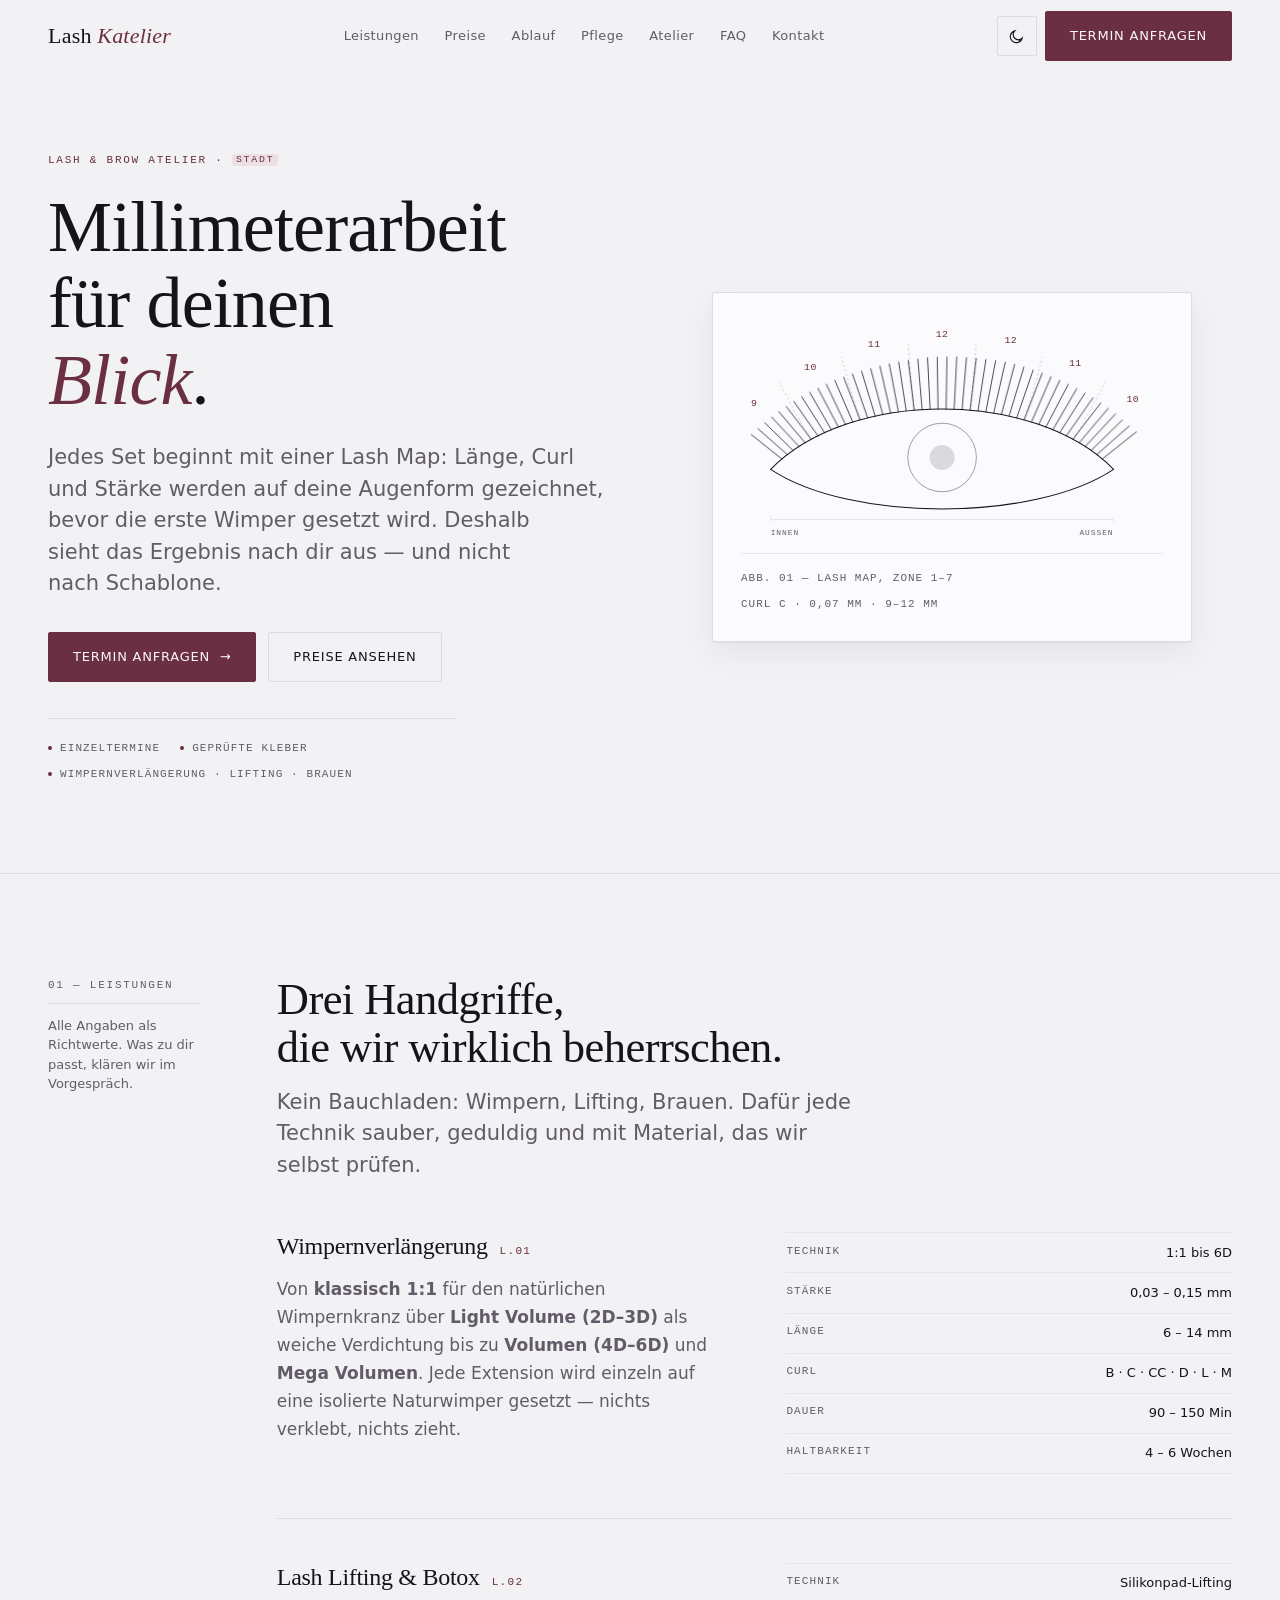
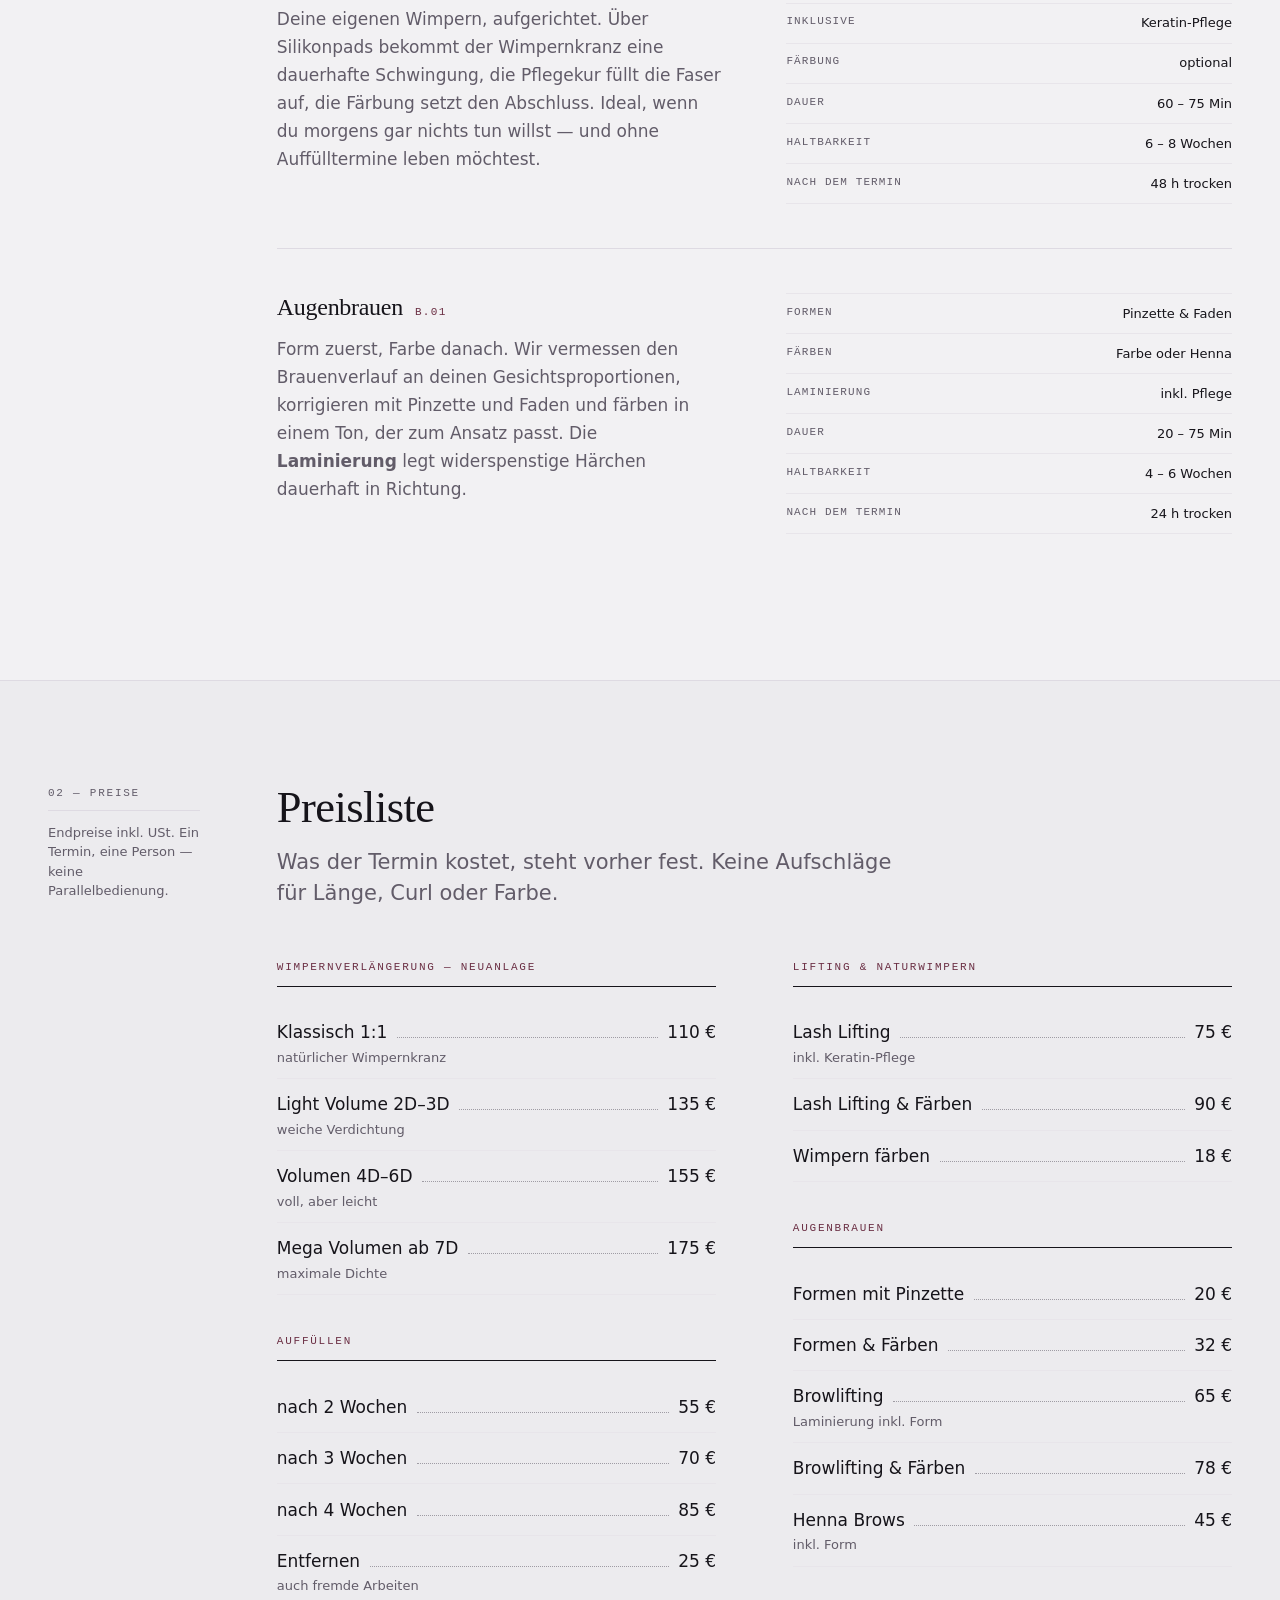
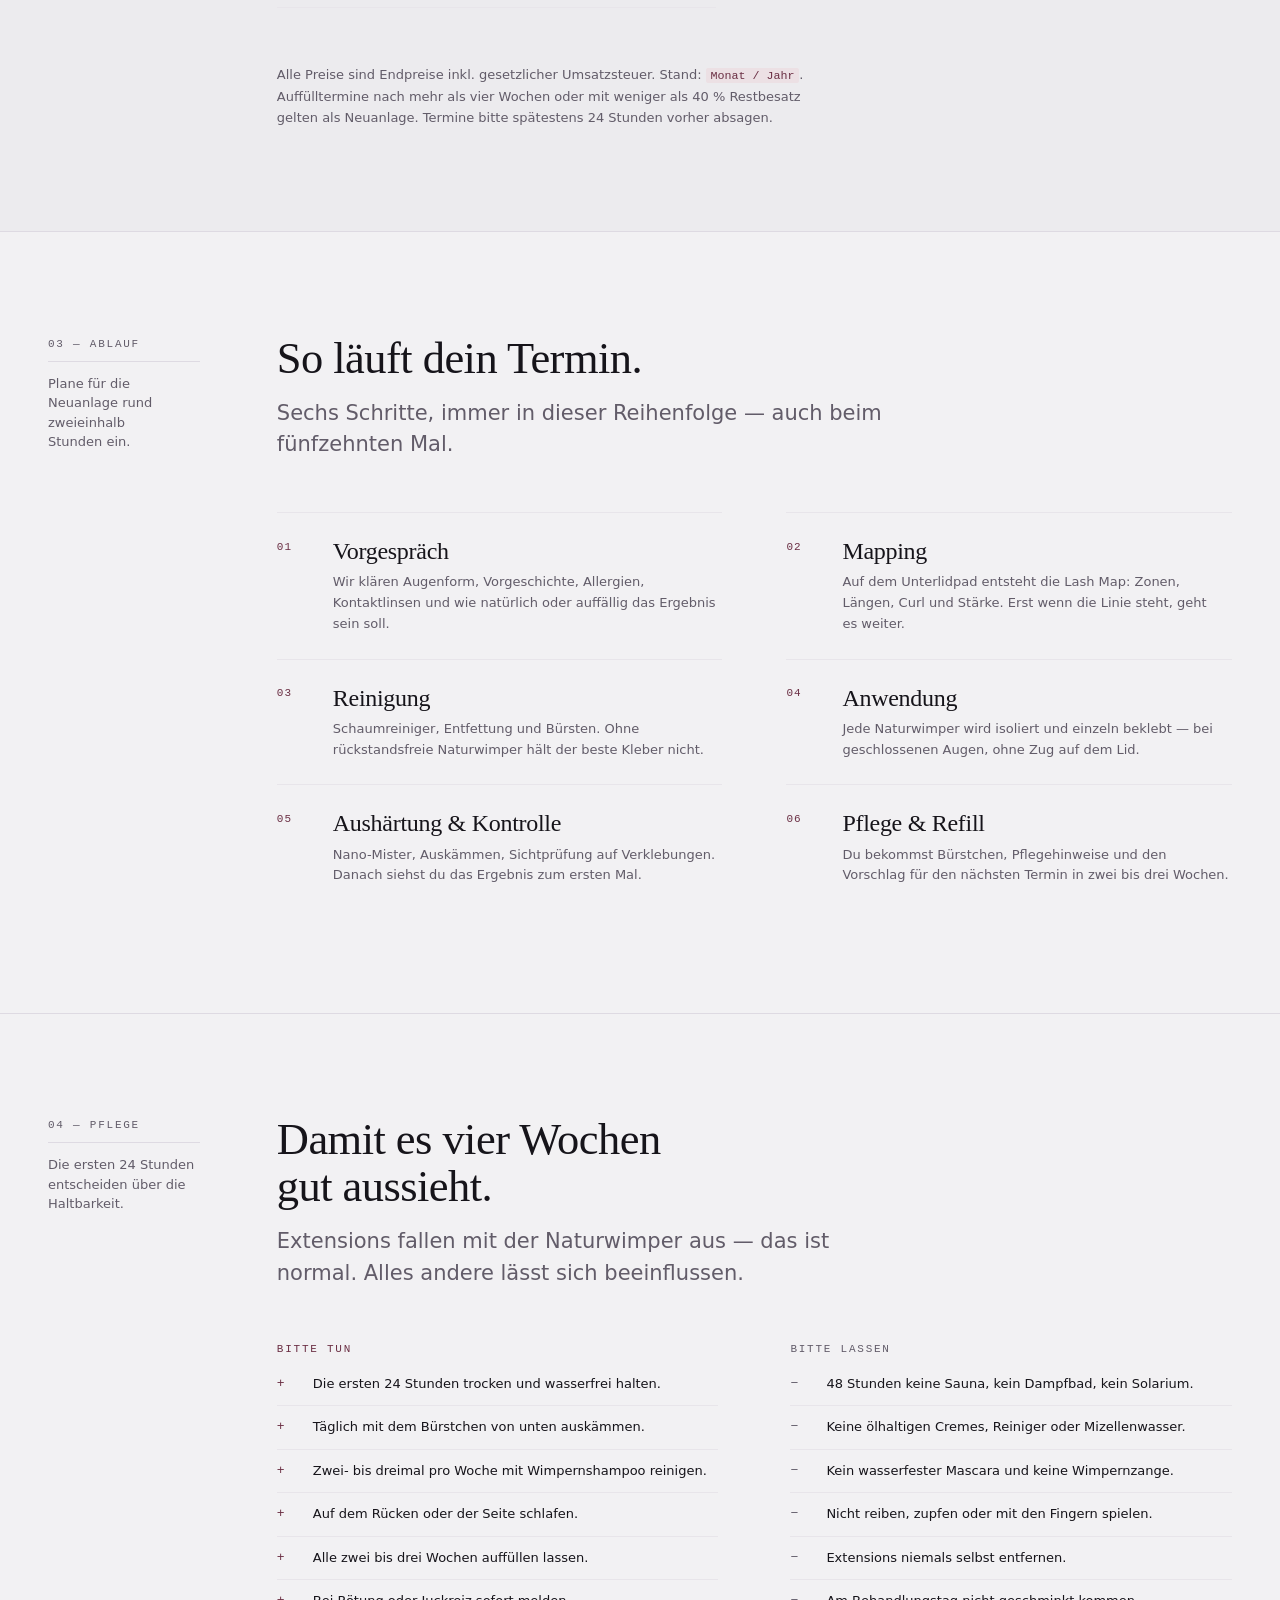
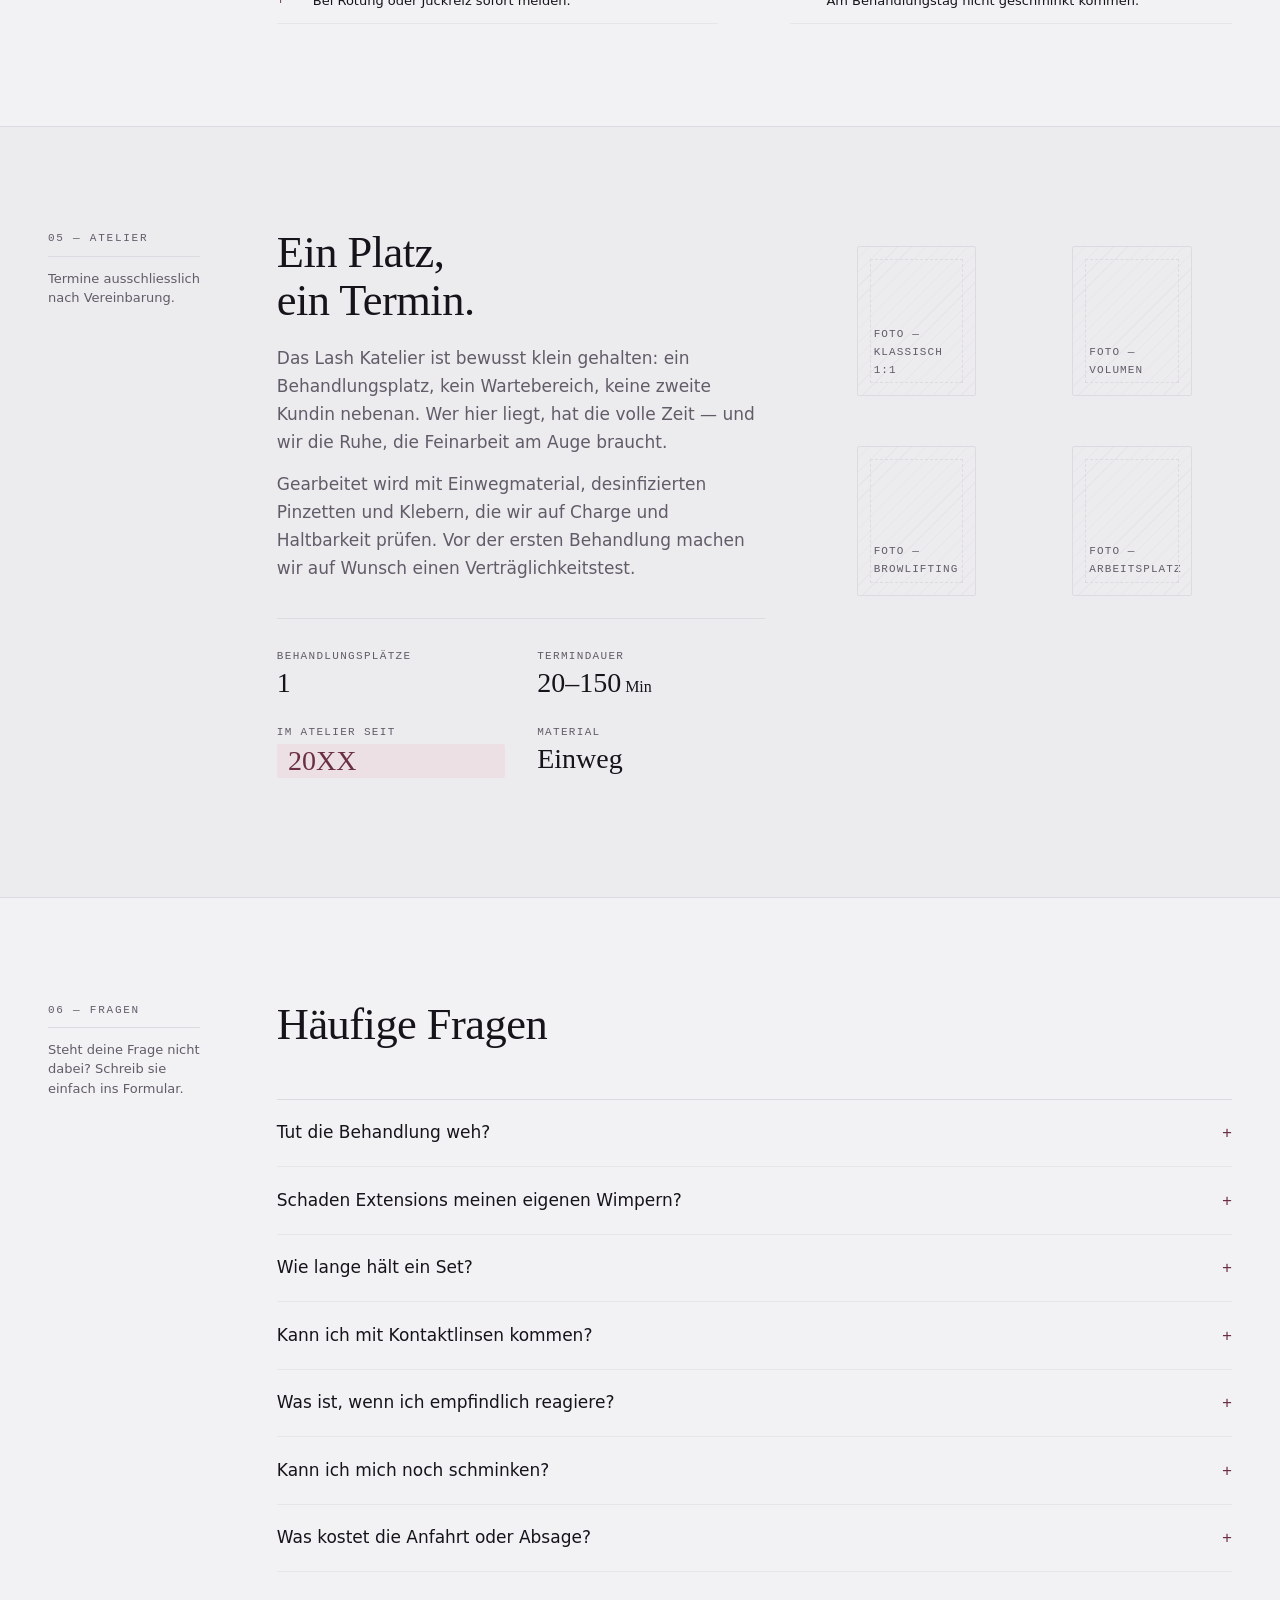
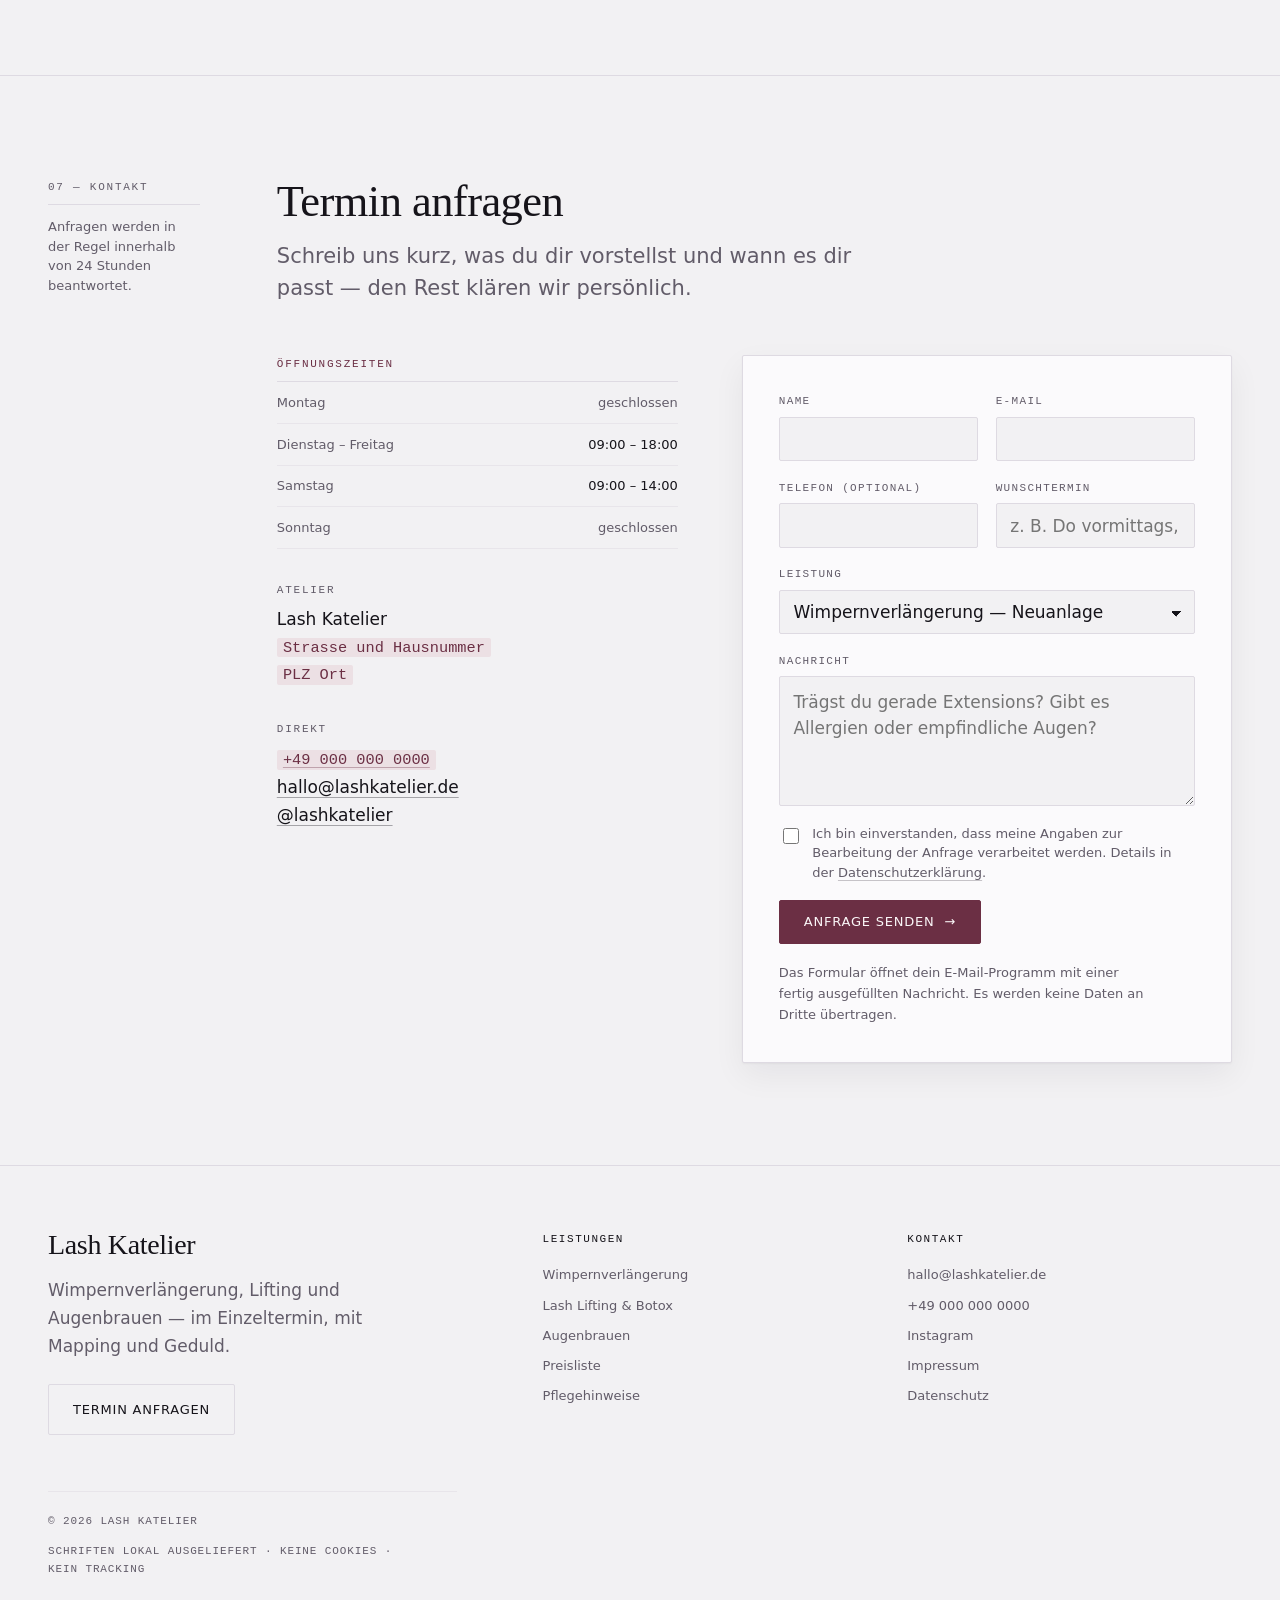
==== index.html @ 8c8f6a92 "Website für Lash Katelier Statische Seite für ein Studio für Wimpernverlängerung, Lash Lifting und A" ====
<!DOCTYPE html>
<html lang="de">
  <head>
    <meta charset="utf-8" />
    <meta name="viewport" content="width=device-width, initial-scale=1" />
    <title>Lash Katelier — Wimpern, Lifting &amp; Augenbrauen</title>
    <meta
      name="description"
      content="Lash Katelier: Wimpernverlängerung, Lash Lifting und Augenbrauen im Einzeltermin. Jedes Set wird vorher gemappt — Länge, Curl und Stärke passend zu deiner Augenform."
    />
    <meta name="theme-color" content="#f2f1f3" media="(prefers-color-scheme: light)" />
    <meta name="theme-color" content="#131117" media="(prefers-color-scheme: dark)" />
    <link rel="canonical" href="https://www.lashkatelier.de/" />
    <link rel="icon" href="assets/favicon.svg" type="image/svg+xml" />

    <!-- Open Graph -->
    <meta property="og:type" content="website" />
    <meta property="og:locale" content="de_DE" />
    <meta property="og:site_name" content="Lash Katelier" />
    <meta property="og:title" content="Lash Katelier — Wimpern, Lifting &amp; Augenbrauen" />
    <meta
      property="og:description"
      content="Wimpernverlängerung, Lash Lifting und Augenbrauen im Einzeltermin. Jedes Set wird vorher gemappt."
    />
    <meta property="og:url" content="https://www.lashkatelier.de/" />

    <link rel="preload" href="assets/fonts/instrument-sans-var-latin.woff2" as="font" type="font/woff2" crossorigin />
    <link rel="preload" href="assets/fonts/bodoni-moda-var-latin.woff2" as="font" type="font/woff2" crossorigin />
    <link rel="stylesheet" href="assets/css/fonts.css" />
    <link rel="stylesheet" href="assets/css/styles.css" />

    <!-- Setzt das gespeicherte Farbschema, bevor gerendert wird (kein Flackern) -->
    <script>
      try {
        var t = localStorage.getItem("lk-theme");
        if (t === "dark" || t === "light")
          document.documentElement.setAttribute("data-theme", t);
      } catch (e) {}
    </script>
  </head>

  <body>
    <a class="skip-link" href="#main">Zum Inhalt springen</a>

    <header class="site-header" id="siteHeader">
      <div class="shell site-header__inner">
        <a class="wordmark" href="#top">Lash <em>Katelier</em></a>

        <nav class="nav" aria-label="Hauptnavigation">
          <a class="nav__link" href="#leistungen">Leistungen</a>
          <a class="nav__link" href="#preise">Preise</a>
          <a class="nav__link" href="#ablauf">Ablauf</a>
          <a class="nav__link" href="#pflege">Pflege</a>
          <a class="nav__link" href="#atelier">Atelier</a>
          <a class="nav__link" href="#faq">FAQ</a>
          <a class="nav__link" href="#kontakt">Kontakt</a>
        </nav>

        <div class="header-tools">
          <button
            class="icon-btn"
            id="themeToggle"
            type="button"
            aria-label="Farbschema wechseln"
          >
            <svg class="theme-toggle__moon" width="17" height="17" viewBox="0 0 24 24" fill="none" stroke="currentColor" stroke-width="1.6" aria-hidden="true">
              <path d="M20 14.5A8.5 8.5 0 1 1 9.5 4a6.8 6.8 0 0 0 10.5 10.5Z" />
            </svg>
            <svg class="theme-toggle__sun" width="17" height="17" viewBox="0 0 24 24" fill="none" stroke="currentColor" stroke-width="1.6" aria-hidden="true">
              <circle cx="12" cy="12" r="4.2" />
              <path d="M12 2.5v2.2M12 19.3v2.2M4.2 4.2l1.6 1.6M18.2 18.2l1.6 1.6M2.5 12h2.2M19.3 12h2.2M4.2 19.8l1.6-1.6M18.2 5.8l1.6-1.6" stroke-linecap="round" />
            </svg>
          </button>

          <button
            class="icon-btn nav-toggle"
            id="navToggle"
            type="button"
            aria-expanded="false"
            aria-controls="mobileNav"
            aria-label="Menü öffnen"
          >
            <svg width="18" height="18" viewBox="0 0 24 24" fill="none" stroke="currentColor" stroke-width="1.6" aria-hidden="true">
              <path d="M3 7h18M3 12h18M3 17h18" stroke-linecap="round" />
            </svg>
          </button>

          <a class="btn btn--solid" href="#kontakt">Termin anfragen</a>
        </div>
      </div>

      <div class="mobile-nav" id="mobileNav">
        <div class="mobile-nav__inner">
          <div class="shell">
            <ul class="mobile-nav__list">
              <li><a href="#leistungen">Leistungen<span>01</span></a></li>
              <li><a href="#preise">Preise<span>02</span></a></li>
              <li><a href="#ablauf">Ablauf<span>03</span></a></li>
              <li><a href="#pflege">Pflege<span>04</span></a></li>
              <li><a href="#atelier">Atelier<span>05</span></a></li>
              <li><a href="#faq">FAQ<span>06</span></a></li>
              <li><a href="#kontakt">Kontakt<span>07</span></a></li>
            </ul>
          </div>
        </div>
      </div>
    </header>

    <main id="main">
      <span id="top"></span>

      <!-- ===== Hero ==================================================== -->
      <section class="hero">
        <div class="shell hero__grid">
          <div>
            <p class="eyebrow eyebrow--accent">
              Lash &amp; Brow Atelier · <span class="todo">Stadt</span>
            </p>

            <h1 class="hero__title">
              Milli&shy;meter&shy;arbeit<br />für deinen<br /><em>Blick</em>.
            </h1>

            <p class="lede">
              Jedes Set beginnt mit einer Lash Map: Länge, Curl und Stärke
              werden auf deine Augenform gezeichnet, bevor die erste Wimper
              gesetzt wird. Deshalb sieht das Ergebnis nach dir aus — und nicht
              nach Schablone.
            </p>

            <div class="btn-row" style="margin-top: 2rem">
              <a class="btn btn--solid" href="#kontakt">
                Termin anfragen
                <span class="btn__arrow" aria-hidden="true">→</span>
              </a>
              <a class="btn btn--ghost" href="#preise">Preise ansehen</a>
            </div>

            <p class="hero__meta">
              <span>Einzeltermine</span>
              <span>Geprüfte Kleber</span>
              <span>Wimpernverlängerung · Lifting · Brauen</span>
            </p>
          </div>

          <!-- Lash Map: das Diagramm, das vor jedem Set entsteht.
               Zonen 1–7, Längen in Millimetern. -->
          <figure class="lashmap reveal">
            <svg viewBox="25 25 640 340" role="img" aria-labelledby="lmTitle lmDesc">
              <title id="lmTitle">Lash Map eines Wimpernsets</title>
              <desc id="lmDesc">
                Schematische Zeichnung eines Auges. Die Wimpernlängen sind in
                sieben Zonen aufgeteilt: 9, 10, 11, 12, 12, 11 und 10
                Millimeter vom inneren zum äusseren Augenwinkel.
              </desc>

              <!-- Lidkanten -->
              <path class="lm-lid lm-draw" style="--len: 580" d="M 70 250 C 190 128, 470 128, 590 250" />
              <path class="lm-lid lm-draw" style="--len: 580; animation-delay: 0.18s" d="M 70 250 C 190 330, 470 330, 590 250" />
              <circle class="lm-iris lm-draw" style="--len: 330; animation-delay: 0.5s" cx="330" cy="232" r="52" />
              <circle class="lm-pupil" cx="330" cy="232" r="19" />

              <!-- Wimpern, innen nach aussen -->
              <line class="lm-lash" style="--i:0" x1="87.1" y1="234.3" x2="40.6" y2="197.3" />
              <line class="lm-lash" style="--i:1" x1="95.4" y1="227.7" x2="50.9" y2="188.4" />
              <line class="lm-lash" style="--i:2" x1="104.1" y1="221.4" x2="61.1" y2="179.4" />
              <line class="lm-lash" style="--i:3" x1="113.0" y1="215.4" x2="71.5" y2="170.7" />
              <line class="lm-lash" style="--i:4" x1="122.3" y1="209.7" x2="82.3" y2="162.4" />
              <line class="lm-lash" style="--i:5" x1="131.8" y1="204.3" x2="93.5" y2="154.5" />
              <line class="lm-lash" style="--i:6" x1="141.7" y1="199.2" x2="105.1" y2="147.0" />
              <line class="lm-lash" style="--i:7" x1="151.8" y1="194.5" x2="117.0" y2="139.9" />
              <line class="lm-lash" style="--i:8" x1="162.1" y1="190.0" x2="129.2" y2="133.2" />
              <line class="lm-lash" style="--i:9" x1="172.7" y1="185.8" x2="141.6" y2="126.9" />
              <line class="lm-lash" style="--i:10" x1="183.5" y1="181.9" x2="154.4" y2="121.0" />
              <line class="lm-lash" style="--i:11" x1="194.5" y1="178.3" x2="167.4" y2="115.4" />
              <line class="lm-lash" style="--i:12" x1="205.7" y1="175.0" x2="180.7" y2="110.3" />
              <line class="lm-lash" style="--i:13" x1="217.0" y1="172.0" x2="194.1" y2="105.5" />
              <line class="lm-lash" style="--i:14" x1="228.5" y1="169.3" x2="207.8" y2="101.1" />
              <line class="lm-lash" style="--i:15" x1="240.1" y1="166.9" x2="221.7" y2="97.1" />
              <line class="lm-lash" style="--i:16" x1="251.9" y1="164.8" x2="235.7" y2="93.5" />
              <line class="lm-lash" style="--i:17" x1="263.7" y1="163.0" x2="249.9" y2="90.3" />
              <line class="lm-lash" style="--i:18" x1="275.6" y1="161.5" x2="264.2" y2="87.4" />
              <line class="lm-lash" style="--i:19" x1="287.6" y1="160.3" x2="278.6" y2="84.9" />
              <line class="lm-lash" style="--i:20" x1="299.7" y1="159.4" x2="293.2" y2="82.8" />
              <line class="lm-lash" style="--i:21" x1="311.8" y1="158.8" x2="307.9" y2="81.1" />
              <line class="lm-lash" style="--i:22" x1="323.9" y1="158.5" x2="322.6" y2="79.8" />
              <line class="lm-lash" style="--i:23" x1="336.1" y1="158.5" x2="337.4" y2="79.3" />
              <line class="lm-lash" style="--i:24" x1="348.2" y1="158.8" x2="352.2" y2="79.7" />
              <line class="lm-lash" style="--i:25" x1="360.3" y1="159.4" x2="367.0" y2="80.5" />
              <line class="lm-lash" style="--i:26" x1="372.4" y1="160.3" x2="381.8" y2="81.7" />
              <line class="lm-lash" style="--i:27" x1="384.4" y1="161.5" x2="396.5" y2="83.3" />
              <line class="lm-lash" style="--i:28" x1="396.3" y1="163.0" x2="411.1" y2="85.2" />
              <line class="lm-lash" style="--i:29" x1="408.1" y1="164.8" x2="425.7" y2="87.6" />
              <line class="lm-lash" style="--i:30" x1="419.9" y1="166.9" x2="440.0" y2="90.7" />
              <line class="lm-lash" style="--i:31" x1="431.5" y1="169.3" x2="454.1" y2="94.8" />
              <line class="lm-lash" style="--i:32" x1="443.0" y1="172.0" x2="468.0" y2="99.3" />
              <line class="lm-lash" style="--i:33" x1="454.3" y1="175.0" x2="481.7" y2="104.1" />
              <line class="lm-lash" style="--i:34" x1="465.5" y1="178.3" x2="495.2" y2="109.4" />
              <line class="lm-lash" style="--i:35" x1="476.5" y1="181.9" x2="508.4" y2="115.0" />
              <line class="lm-lash" style="--i:36" x1="487.3" y1="185.8" x2="521.4" y2="121.0" />
              <line class="lm-lash" style="--i:37" x1="497.9" y1="190.0" x2="534.2" y2="127.5" />
              <line class="lm-lash" style="--i:38" x1="508.2" y1="194.5" x2="546.6" y2="134.3" />
              <line class="lm-lash" style="--i:39" x1="518.3" y1="199.2" x2="558.7" y2="141.6" />
              <line class="lm-lash" style="--i:40" x1="528.2" y1="204.3" x2="570.5" y2="149.3" />
              <line class="lm-lash" style="--i:41" x1="537.7" y1="209.7" x2="581.9" y2="157.4" />
              <line class="lm-lash" style="--i:42" x1="547.0" y1="215.4" x2="593.0" y2="165.9" />
              <line class="lm-lash" style="--i:43" x1="555.9" y1="221.4" x2="603.6" y2="174.8" />
              <line class="lm-lash" style="--i:44" x1="564.6" y1="227.7" x2="614.0" y2="184.0" />
              <line class="lm-lash" style="--i:45" x1="572.9" y1="234.3" x2="624.5" y2="193.2" />

              <!-- Zonengrenzen -->
              <line class="lm-tick" style="--i:1" x1="130.3" y1="205.2" x2="82.3" y2="117.5" />
              <line class="lm-tick" style="--i:2" x1="204.6" y1="175.3" x2="177.4" y2="79.1" />
              <line class="lm-tick" style="--i:3" x1="287.3" y1="160.4" x2="278.5" y2="60.8" />
              <line class="lm-tick" style="--i:4" x1="372.7" y1="160.4" x2="381.5" y2="60.8" />
              <line class="lm-tick" style="--i:5" x1="455.4" y1="175.3" x2="482.6" y2="79.1" />
              <line class="lm-tick" style="--i:6" x1="529.7" y1="205.2" x2="577.7" y2="117.5" />

              <!-- Längen je Zone, in Millimetern -->
              <text class="lm-mm" style="--i:0" x="44.8" y="153.9">9</text>
              <text class="lm-mm" style="--i:1" x="130.3" y="99.3">10</text>
              <text class="lm-mm" style="--i:2" x="227.0" y="65.0">11</text>
              <text class="lm-mm" style="--i:3" x="330.0" y="49.3">12</text>
              <text class="lm-mm" style="--i:4" x="434.1" y="58.5">12</text>
              <text class="lm-mm" style="--i:5" x="532.1" y="93.1">11</text>
              <text class="lm-mm" style="--i:6" x="619.1" y="148.6">10</text>

              <!-- Achse: innerer und äusserer Augenwinkel -->
              <path class="lm-axis" d="M 70 322 v 8 M 70 326 h 520 M 590 322 v 8" />
              <text class="lm-note" x="70" y="350">innen</text>
              <text class="lm-note" x="590" y="350" text-anchor="end">aussen</text>
            </svg>

            <figcaption class="lashmap__caption">
              <span>Abb. 01 — Lash Map, Zone 1–7</span>
              <span>Curl C · 0,07 mm · 9–12 mm</span>
            </figcaption>
          </figure>
        </div>
      </section>

      <!-- ===== Leistungen ============================================== -->
      <section class="band" id="leistungen">
        <div class="shell layout">
          <div class="layout__aside">
            <p class="eyebrow">01 — Leistungen</p>
            <p class="aside-note">
              Alle Angaben als Richtwerte. Was zu dir passt, klären wir im
              Vorgespräch.
            </p>
          </div>

          <div>
            <div class="section-head reveal">
              <h2>Drei Handgriffe,<br />die wir wirklich beherrschen.</h2>
              <p class="lede">
                Kein Bauchladen: Wimpern, Lifting, Brauen. Dafür jede Technik
                sauber, geduldig und mit Material, das wir selbst prüfen.
              </p>
            </div>

            <div class="services">
              <article class="service reveal">
                <div>
                  <div class="service__title">
                    <h3>Wimpern&shy;verlängerung</h3>
                    <span class="service__ref">L.01</span>
                  </div>
                  <p class="service__text">
                    Von <strong>klassisch 1:1</strong> für den natürlichen
                    Wimpernkranz über <strong>Light Volume (2D–3D)</strong> als
                    weiche Verdichtung bis zu <strong>Volumen (4D–6D)</strong>
                    und <strong>Mega Volumen</strong>. Jede Extension wird
                    einzeln auf eine isolierte Naturwimper gesetzt — nichts
                    verklebt, nichts zieht.
                  </p>
                </div>
                <dl class="spec">
                  <dt>Technik</dt><dd>1:1 bis 6D</dd>
                  <dt>Stärke</dt><dd>0,03 – 0,15 mm</dd>
                  <dt>Länge</dt><dd>6 – 14 mm</dd>
                  <dt>Curl</dt><dd>B · C · CC · D · L · M</dd>
                  <dt>Dauer</dt><dd>90 – 150 Min</dd>
                  <dt>Haltbarkeit</dt><dd>4 – 6 Wochen</dd>
                </dl>
              </article>

              <article class="service reveal">
                <div>
                  <div class="service__title">
                    <h3>Lash Lifting &amp; Botox</h3>
                    <span class="service__ref">L.02</span>
                  </div>
                  <p class="service__text">
                    Deine eigenen Wimpern, aufgerichtet. Über Silikonpads
                    bekommt der Wimpernkranz eine dauerhafte Schwingung, die
                    Pflegekur füllt die Faser auf, die Färbung setzt den
                    Abschluss. Ideal, wenn du morgens gar nichts tun willst —
                    und ohne Auffülltermine leben möchtest.
                  </p>
                </div>
                <dl class="spec">
                  <dt>Technik</dt><dd>Silikonpad-Lifting</dd>
                  <dt>Inklusive</dt><dd>Keratin-Pflege</dd>
                  <dt>Färbung</dt><dd>optional</dd>
                  <dt>Dauer</dt><dd>60 – 75 Min</dd>
                  <dt>Haltbarkeit</dt><dd>6 – 8 Wochen</dd>
                  <dt>Nach dem Termin</dt><dd>48 h trocken</dd>
                </dl>
              </article>

              <article class="service reveal">
                <div>
                  <div class="service__title">
                    <h3>Augenbrauen</h3>
                    <span class="service__ref">B.01</span>
                  </div>
                  <p class="service__text">
                    Form zuerst, Farbe danach. Wir vermessen den Brauenverlauf
                    an deinen Gesichtsproportionen, korrigieren mit Pinzette
                    und Faden und färben in einem Ton, der zum Ansatz passt.
                    Die <strong>Laminierung</strong> legt widerspenstige Härchen
                    dauerhaft in Richtung.
                  </p>
                </div>
                <dl class="spec">
                  <dt>Formen</dt><dd>Pinzette &amp; Faden</dd>
                  <dt>Färben</dt><dd>Farbe oder Henna</dd>
                  <dt>Laminierung</dt><dd>inkl. Pflege</dd>
                  <dt>Dauer</dt><dd>20 – 75 Min</dd>
                  <dt>Haltbarkeit</dt><dd>4 – 6 Wochen</dd>
                  <dt>Nach dem Termin</dt><dd>24 h trocken</dd>
                </dl>
              </article>
            </div>
          </div>
        </div>
      </section>

      <!-- ===== Preise ================================================== -->
      <section class="band band--sunk" id="preise">
        <div class="shell layout">
          <div class="layout__aside">
            <p class="eyebrow">02 — Preise</p>
            <p class="aside-note">
              Endpreise inkl. USt. Ein Termin, eine Person — keine
              Parallelbedienung.
            </p>
          </div>

          <div>
            <div class="section-head reveal">
              <h2>Preisliste</h2>
              <p class="lede">
                Was der Termin kostet, steht vorher fest. Keine Aufschläge für
                Länge, Curl oder Farbe.
              </p>
            </div>

            <div class="pricing reveal">
              <div class="stack">
                <h3 class="price-group__title">Wimpernverlängerung — Neuanlage</h3>
                <ul class="price-list">
                  <li>
                    <span class="price-list__name">Klassisch 1:1</span>
                    <span class="price-list__leader" aria-hidden="true"></span>
                    <span class="price-list__value">110 €</span>
                    <span class="price-list__note">natürlicher Wimpernkranz</span>
                  </li>
                  <li>
                    <span class="price-list__name">Light Volume 2D–3D</span>
                    <span class="price-list__leader" aria-hidden="true"></span>
                    <span class="price-list__value">135 €</span>
                    <span class="price-list__note">weiche Verdichtung</span>
                  </li>
                  <li>
                    <span class="price-list__name">Volumen 4D–6D</span>
                    <span class="price-list__leader" aria-hidden="true"></span>
                    <span class="price-list__value">155 €</span>
                    <span class="price-list__note">voll, aber leicht</span>
                  </li>
                  <li>
                    <span class="price-list__name">Mega Volumen ab 7D</span>
                    <span class="price-list__leader" aria-hidden="true"></span>
                    <span class="price-list__value">175 €</span>
                    <span class="price-list__note">maximale Dichte</span>
                  </li>
                </ul>

                <h3 class="price-group__title" style="margin-top: 1.5rem">
                  Auffüllen
                </h3>
                <ul class="price-list">
                  <li>
                    <span class="price-list__name">nach 2 Wochen</span>
                    <span class="price-list__leader" aria-hidden="true"></span>
                    <span class="price-list__value">55 €</span>
                  </li>
                  <li>
                    <span class="price-list__name">nach 3 Wochen</span>
                    <span class="price-list__leader" aria-hidden="true"></span>
                    <span class="price-list__value">70 €</span>
                  </li>
                  <li>
                    <span class="price-list__name">nach 4 Wochen</span>
                    <span class="price-list__leader" aria-hidden="true"></span>
                    <span class="price-list__value">85 €</span>
                  </li>
                  <li>
                    <span class="price-list__name">
                      Entfernen</span>
                    <span class="price-list__leader" aria-hidden="true"></span>
                    <span class="price-list__value">25 €</span>
                    <span class="price-list__note">auch fremde Arbeiten</span>
                  </li>
                </ul>
              </div>

              <div class="stack">
                <h3 class="price-group__title">Lifting &amp; Naturwimpern</h3>
                <ul class="price-list">
                  <li>
                    <span class="price-list__name">Lash Lifting</span>
                    <span class="price-list__leader" aria-hidden="true"></span>
                    <span class="price-list__value">75 €</span>
                    <span class="price-list__note">inkl. Keratin-Pflege</span>
                  </li>
                  <li>
                    <span class="price-list__name">Lash Lifting &amp; Färben</span>
                    <span class="price-list__leader" aria-hidden="true"></span>
                    <span class="price-list__value">90 €</span>
                  </li>
                  <li>
                    <span class="price-list__name">Wimpern färben</span>
                    <span class="price-list__leader" aria-hidden="true"></span>
                    <span class="price-list__value">18 €</span>
                  </li>
                </ul>

                <h3 class="price-group__title" style="margin-top: 1.5rem">
                  Augenbrauen
                </h3>
                <ul class="price-list">
                  <li>
                    <span class="price-list__name">Formen mit Pinzette</span>
                    <span class="price-list__leader" aria-hidden="true"></span>
                    <span class="price-list__value">20 €</span>
                  </li>
                  <li>
                    <span class="price-list__name">Formen &amp; Färben</span>
                    <span class="price-list__leader" aria-hidden="true"></span>
                    <span class="price-list__value">32 €</span>
                  </li>
                  <li>
                    <span class="price-list__name">
                      Browlifting</span>
                    <span class="price-list__leader" aria-hidden="true"></span>
                    <span class="price-list__value">65 €</span>
                    <span class="price-list__note">Laminierung inkl. Form</span>
                  </li>
                  <li>
                    <span class="price-list__name">Browlifting &amp; Färben</span>
                    <span class="price-list__leader" aria-hidden="true"></span>
                    <span class="price-list__value">78 €</span>
                  </li>
                  <li>
                    <span class="price-list__name">
                      Henna Brows</span>
                    <span class="price-list__leader" aria-hidden="true"></span>
                    <span class="price-list__value">45 €</span>
                    <span class="price-list__note">inkl. Form</span>
                  </li>
                </ul>
              </div>

              <p class="price-note">
                Alle Preise sind Endpreise inkl. gesetzlicher Umsatzsteuer.
                Stand: <span class="todo">Monat / Jahr</span>. Auffülltermine
                nach mehr als vier Wochen oder mit weniger als 40 % Restbesatz
                gelten als Neuanlage. Termine bitte spätestens 24 Stunden vorher
                absagen.
              </p>
            </div>
          </div>
        </div>
      </section>

      <!-- ===== Ablauf ================================================== -->
      <section class="band" id="ablauf">
        <div class="shell layout">
          <div class="layout__aside">
            <p class="eyebrow">03 — Ablauf</p>
            <p class="aside-note">
              Plane für die Neuanlage rund zweieinhalb Stunden ein.
            </p>
          </div>

          <div>
            <div class="section-head reveal">
              <h2>So läuft dein Termin.</h2>
              <p class="lede">
                Sechs Schritte, immer in dieser Reihenfolge — auch beim
                fünfzehnten Mal.
              </p>
            </div>

            <ol class="steps reveal">
              <li>
                <h3>Vorgespräch</h3>
                <p>
                  Wir klären Augenform, Vorgeschichte, Allergien, Kontaktlinsen
                  und wie natürlich oder auffällig das Ergebnis sein soll.
                </p>
              </li>
              <li>
                <h3>Mapping</h3>
                <p>
                  Auf dem Unterlidpad entsteht die Lash Map: Zonen, Längen,
                  Curl und Stärke. Erst wenn die Linie steht, geht es weiter.
                </p>
              </li>
              <li>
                <h3>Reinigung</h3>
                <p>
                  Schaumreiniger, Entfettung und Bürsten. Ohne rückstandsfreie
                  Naturwimper hält der beste Kleber nicht.
                </p>
              </li>
              <li>
                <h3>Anwendung</h3>
                <p>
                  Jede Naturwimper wird isoliert und einzeln beklebt — bei
                  geschlossenen Augen, ohne Zug auf dem Lid.
                </p>
              </li>
              <li>
                <h3>Aushärtung &amp; Kontrolle</h3>
                <p>
                  Nano-Mister, Auskämmen, Sichtprüfung auf Verklebungen. Danach
                  siehst du das Ergebnis zum ersten Mal.
                </p>
              </li>
              <li>
                <h3>Pflege &amp; Refill</h3>
                <p>
                  Du bekommst Bürstchen, Pflegehinweise und den Vorschlag für
                  den nächsten Termin in zwei bis drei Wochen.
                </p>
              </li>
            </ol>
          </div>
        </div>
      </section>

      <!-- ===== Pflege ================================================== -->
      <section class="band" id="pflege">
        <div class="shell layout">
          <div class="layout__aside">
            <p class="eyebrow">04 — Pflege</p>
            <p class="aside-note">
              Die ersten 24 Stunden entscheiden über die Haltbarkeit.
            </p>
          </div>

          <div>
            <div class="section-head reveal">
              <h2>Damit es vier Wochen<br />gut aussieht.</h2>
              <p class="lede">
                Extensions fallen mit der Naturwimper aus — das ist normal. Alles
                andere lässt sich beeinflussen.
              </p>
            </div>

            <div class="care reveal">
              <div>
                <p class="eyebrow eyebrow--accent">Bitte tun</p>
                <ul class="care__list care__list--do">
                  <li>Die ersten 24 Stunden trocken und wasserfrei halten.</li>
                  <li>Täglich mit dem Bürstchen von unten auskämmen.</li>
                  <li>Zwei- bis dreimal pro Woche mit Wimpernshampoo reinigen.</li>
                  <li>Auf dem Rücken oder der Seite schlafen.</li>
                  <li>Alle zwei bis drei Wochen auffüllen lassen.</li>
                  <li>Bei Rötung oder Juckreiz sofort melden.</li>
                </ul>
              </div>

              <div>
                <p class="eyebrow">Bitte lassen</p>
                <ul class="care__list care__list--dont">
                  <li>48 Stunden keine Sauna, kein Dampfbad, kein Solarium.</li>
                  <li>Keine ölhaltigen Cremes, Reiniger oder Mizellenwasser.</li>
                  <li>Kein wasserfester Mascara und keine Wimpernzange.</li>
                  <li>Nicht reiben, zupfen oder mit den Fingern spielen.</li>
                  <li>Extensions niemals selbst entfernen.</li>
                  <li>Am Behandlungstag nicht geschminkt kommen.</li>
                </ul>
              </div>
            </div>
          </div>
        </div>
      </section>

      <!-- ===== Atelier ================================================= -->
      <section class="band band--sunk" id="atelier">
        <div class="shell layout">
          <div class="layout__aside">
            <p class="eyebrow">05 — Atelier</p>
            <p class="aside-note">Termine ausschliesslich nach Vereinbarung.</p>
          </div>

          <div>
            <div class="studio">
              <div class="reveal">
                <h2>Ein Platz,<br />ein Termin.</h2>
                <p class="service__text" style="margin-top: 1.25rem">
                  Das Lash Katelier ist bewusst klein gehalten: ein
                  Behandlungsplatz, kein Wartebereich, keine zweite Kundin
                  nebenan. Wer hier liegt, hat die volle Zeit — und wir die Ruhe,
                  die Feinarbeit am Auge braucht.
                </p>
                <p class="service__text">
                  Gearbeitet wird mit Einwegmaterial, desinfizierten Pinzetten
                  und Klebern, die wir auf Charge und Haltbarkeit prüfen. Vor
                  der ersten Behandlung machen wir auf Wunsch einen
                  Verträglichkeitstest.
                </p>

                <dl class="facts">
                  <div>
                    <dt>Behandlungs&shy;plätze</dt>
                    <dd>1</dd>
                  </div>
                  <div>
                    <dt>Termindauer</dt>
                    <dd>20–150<span style="font-size: 1rem"> Min</span></dd>
                  </div>
                  <div>
                    <dt>Im Atelier seit</dt>
                    <dd class="todo">20XX</dd>
                  </div>
                  <div>
                    <dt>Material</dt>
                    <dd>Einweg</dd>
                  </div>
                </dl>
              </div>

              <!-- Bildstrecke: Fotos unter assets/img ablegen, siehe README.
                   Fehlt eine Datei, zeigt der Rahmen einen Platzhalter. -->
              <div class="gallery reveal">
                <figure class="frame">
                  <img
                    src="assets/img/arbeit-01.jpg"
                    alt="Klassisches 1:1-Wimpernset, Nahaufnahme"
                    loading="lazy"
                    decoding="async"
                  />
                  <figcaption class="frame__fallback">
                    <span>Foto — Klassisch 1:1</span>
                  </figcaption>
                </figure>
                <figure class="frame">
                  <img
                    src="assets/img/arbeit-02.jpg"
                    alt="Volumenset direkt nach der Anwendung"
                    loading="lazy"
                    decoding="async"
                  />
                  <figcaption class="frame__fallback">
                    <span>Foto — Volumen</span>
                  </figcaption>
                </figure>
                <figure class="frame">
                  <img
                    src="assets/img/arbeit-03.jpg"
                    alt="Augenbrauen nach Laminierung und Färbung"
                    loading="lazy"
                    decoding="async"
                  />
                  <figcaption class="frame__fallback">
                    <span>Foto — Browlifting</span>
                  </figcaption>
                </figure>
                <figure class="frame">
                  <img
                    src="assets/img/atelier-01.jpg"
                    alt="Arbeitsplatz im Atelier"
                    loading="lazy"
                    decoding="async"
                  />
                  <figcaption class="frame__fallback">
                    <span>Foto — Arbeitsplatz</span>
                  </figcaption>
                </figure>
              </div>
            </div>
          </div>
        </div>
      </section>

      <!-- ===== FAQ ===================================================== -->
      <section class="band" id="faq">
        <div class="shell layout">
          <div class="layout__aside">
            <p class="eyebrow">06 — Fragen</p>
            <p class="aside-note">
              Steht deine Frage nicht dabei? Schreib sie einfach ins Formular.
            </p>
          </div>

          <div>
            <div class="section-head reveal">
              <h2>Häufige Fragen</h2>
            </div>

            <div class="faq reveal">
              <details>
                <summary>Tut die Behandlung weh?</summary>
                <div class="faq__answer">
                  <p>
                    Nein. Die Extensions werden auf die Naturwimper geklebt, nie
                    auf die Haut — du liegst mit geschlossenen Augen und spürst
                    im Wesentlichen nichts. Viele schlafen dabei ein.
                  </p>
                </div>
              </details>

              <details>
                <summary>Schaden Extensions meinen eigenen Wimpern?</summary>
                <div class="faq__answer">
                  <p>
                    Nicht, wenn Stärke und Länge zur Naturwimper passen und
                    sauber isoliert wird. Genau dafür ist das Mapping da: Eine
                    dünne Naturwimper trägt kein 0,15er-Extension in 14 mm. Wir
                    gehen im Zweifel eine Nummer leichter.
                  </p>
                </div>
              </details>

              <details>
                <summary>Wie lange hält ein Set?</summary>
                <div class="faq__answer">
                  <p>
                    Vier bis sechs Wochen, bis der komplette Wimpernkranz
                    gewechselt hat. Schön voll sieht es etwa zwei bis drei
                    Wochen aus — deshalb der Auffülltermin in diesem Rhythmus.
                  </p>
                </div>
              </details>

              <details>
                <summary>Kann ich mit Kontaktlinsen kommen?</summary>
                <div class="faq__answer">
                  <p>
                    Bitte nimm die Linsen vor der Behandlung heraus und bring
                    dein Etui und deine Brille mit. Die Augen bleiben ein bis
                    zwei Stunden geschlossen, mit Linsen wird das unangenehm.
                  </p>
                </div>
              </details>

              <details>
                <summary>Was ist, wenn ich empfindlich reagiere?</summary>
                <div class="faq__answer">
                  <p>
                    Sag uns vorher Bescheid, wenn du zu Allergien, trockenen
                    Augen oder Bindehautreizungen neigst. Wir arbeiten dann mit
                    einem sensitiven Kleber und machen vorab einen
                    Verträglichkeitstest an wenigen Wimpern.
                  </p>
                </div>
              </details>

              <details>
                <summary>Kann ich mich noch schminken?</summary>
                <div class="faq__answer">
                  <p>
                    Lidschatten und Eyeliner auf Wasserbasis sind kein Problem.
                    Verzichte auf Mascara, wasserfeste Produkte und ölhaltige
                    Abschminker — sie lösen den Kleber und verkürzen die
                    Haltbarkeit deutlich.
                  </p>
                </div>
              </details>

              <details>
                <summary>Was kostet die Anfahrt oder Absage?</summary>
                <div class="faq__answer">
                  <p>
                    Termine kannst du bis 24 Stunden vorher kostenfrei absagen
                    oder verschieben. Danach berechnen wir 50 % der
                    Behandlungskosten, weil die Zeit für andere blockiert war.
                  </p>
                </div>
              </details>
            </div>
          </div>
        </div>
      </section>

      <!-- ===== Kontakt ================================================= -->
      <section class="band" id="kontakt">
        <div class="shell layout">
          <div class="layout__aside">
            <p class="eyebrow">07 — Kontakt</p>
            <p class="aside-note">
              Anfragen werden in der Regel innerhalb von 24 Stunden
              beantwortet.
            </p>
          </div>

          <div>
            <div class="section-head reveal">
              <h2>Termin anfragen</h2>
              <p class="lede">
                Schreib uns kurz, was du dir vorstellst und wann es dir passt —
                den Rest klären wir persönlich.
              </p>
            </div>

            <div class="contact">
              <div class="reveal">
                <p class="eyebrow eyebrow--accent">Öffnungszeiten</p>
                <ul class="hours">
                  <li class="is-closed"><span>Montag</span><span>geschlossen</span></li>
                  <li><span>Dienstag – Freitag</span><span>09:00 – 18:00</span></li>
                  <li><span>Samstag</span><span>09:00 – 14:00</span></li>
                  <li class="is-closed"><span>Sonntag</span><span>geschlossen</span></li>
                </ul>

                <div class="contact-block">
                  <p class="eyebrow">Atelier</p>
                  <address>
                    Lash Katelier<br />
                    <span class="todo">Strasse und Hausnummer</span><br />
                    <span class="todo">PLZ Ort</span>
                  </address>
                </div>

                <div class="contact-block">
                  <p class="eyebrow">Direkt</p>
                  <p>
                    <a href="tel:+490000000000" class="todo">+49 000 000 0000</a><br />
                    <a href="mailto:hallo@lashkatelier.de">hallo@lashkatelier.de</a><br />
                    <a href="https://instagram.com/lashkatelier" rel="me noopener">@lashkatelier</a>
                  </p>
                </div>
              </div>

              <form class="form reveal" id="bookingForm" novalidate>
                <div class="field-row">
                  <div class="field">
                    <label for="name">Name</label>
                    <input id="name" name="name" type="text" autocomplete="name" required />
                  </div>
                  <div class="field">
                    <label for="email">E-Mail</label>
                    <input id="email" name="email" type="email" autocomplete="email" required />
                  </div>
                </div>

                <div class="field-row">
                  <div class="field">
                    <label for="phone">Telefon (optional)</label>
                    <input id="phone" name="phone" type="tel" autocomplete="tel" />
                  </div>
                  <div class="field">
                    <label for="wunsch">Wunschtermin</label>
                    <input
                      id="wunsch"
                      name="wunsch"
                      type="text"
                      placeholder="z. B. Do vormittags, ab KW 12"
                    />
                  </div>
                </div>

                <div class="field">
                  <label for="service">Leistung</label>
                  <select id="service" name="service">
                    <option>Wimpernverlängerung — Neuanlage</option>
                    <option>Wimpernverlängerung — Auffüllen</option>
                    <option>Lash Lifting</option>
                    <option>Augenbrauen — Formen &amp; Färben</option>
                    <option>Browlifting / Laminierung</option>
                    <option>Beratung / noch unklar</option>
                  </select>
                </div>

                <div class="field">
                  <label for="message">Nachricht</label>
                  <textarea
                    id="message"
                    name="message"
                    rows="4"
                    placeholder="Trägst du gerade Extensions? Gibt es Allergien oder empfindliche Augen?"
                  ></textarea>
                </div>

                <label class="form__consent">
                  <input type="checkbox" id="consent" name="consent" required />
                  <span>
                    Ich bin einverstanden, dass meine Angaben zur Bearbeitung
                    der Anfrage verarbeitet werden. Details in der
                    <a href="datenschutz.html">Datenschutzerklärung</a>.
                  </span>
                </label>

                <div class="btn-row">
                  <button class="btn btn--solid" type="submit">
                    Anfrage senden
                    <span class="btn__arrow" aria-hidden="true">→</span>
                  </button>
                  <p class="form__status" id="formStatus" role="status" aria-live="polite"></p>
                </div>

                <p class="form__hint">
                  Das Formular öffnet dein E-Mail-Programm mit einer fertig
                  ausgefüllten Nachricht. Es werden keine Daten an Dritte
                  übertragen.
                </p>

                <noscript>
                  <p class="form__hint">
                    Ohne JavaScript funktioniert das Formular nicht. Schreib uns
                    bitte direkt an
                    <a href="mailto:hallo@lashkatelier.de">hallo@lashkatelier.de</a>.
                  </p>
                </noscript>
              </form>
            </div>
          </div>
        </div>
      </section>
    </main>

    <footer class="site-footer">
      <div class="shell">
        <div class="site-footer__grid">
          <div class="stack">
            <h2>Lash Katelier</h2>
            <p style="color: var(--text-muted); max-width: 34ch">
              Wimpernverlängerung, Lifting und Augenbrauen — im Einzeltermin,
              mit Mapping und Geduld.
            </p>
            <div class="btn-row" style="margin-top: 0.5rem">
              <a class="btn btn--ghost" href="#kontakt">Termin anfragen</a>
            </div>
          </div>

          <div>
            <p class="footer-title">Leistungen</p>
            <ul class="footer-list">
              <li><a href="#leistungen">Wimpern&shy;verlängerung</a></li>
              <li><a href="#leistungen">Lash Lifting &amp; Botox</a></li>
              <li><a href="#leistungen">Augenbrauen</a></li>
              <li><a href="#preise">Preisliste</a></li>
              <li><a href="#pflege">Pflegehinweise</a></li>
            </ul>
          </div>

          <div>
            <p class="footer-title">Kontakt</p>
            <ul class="footer-list">
              <li><a href="mailto:hallo@lashkatelier.de">hallo@lashkatelier.de</a></li>
              <li><a href="tel:+490000000000">+49 000 000 0000</a></li>
              <li><a href="https://instagram.com/lashkatelier" rel="me noopener">Instagram</a></li>
              <li><a href="impressum.html">Impressum</a></li>
              <li><a href="datenschutz.html">Datenschutz</a></li>
            </ul>
          </div>
        </div>

        <p class="colophon">
          <span>© <span id="year">2026</span> Lash Katelier</span>
          <span>Schriften lokal ausgeliefert · keine Cookies · kein Tracking</span>
        </p>
      </div>
    </footer>

    <!-- Strukturierte Daten für die lokale Suche.
         Adresse, Telefon und Geo-Koordinaten bitte eintragen. -->
    <script type="application/ld+json">
      {
        "@context": "https://schema.org",
        "@type": "BeautySalon",
        "name": "Lash Katelier",
        "description": "Studio für Wimpernverlängerung, Lash Lifting und Augenbrauen.",
        "url": "https://www.lashkatelier.de/",
        "email": "hallo@lashkatelier.de",
        "telephone": "+49-000-0000000",
        "priceRange": "€€",
        "address": {
          "@type": "PostalAddress",
          "streetAddress": "Strasse und Hausnummer",
          "postalCode": "00000",
          "addressLocality": "Ort",
          "addressCountry": "DE"
        },
        "openingHoursSpecification": [
          {
            "@type": "OpeningHoursSpecification",
            "dayOfWeek": ["Tuesday", "Wednesday", "Thursday", "Friday"],
            "opens": "09:00",
            "closes": "18:00"
          },
          {
            "@type": "OpeningHoursSpecification",
            "dayOfWeek": "Saturday",
            "opens": "09:00",
            "closes": "14:00"
          }
        ],
        "makesOffer": [
          { "@type": "Offer", "itemOffered": { "@type": "Service", "name": "Wimpernverlängerung" } },
          { "@type": "Offer", "itemOffered": { "@type": "Service", "name": "Lash Lifting" } },
          { "@type": "Offer", "itemOffered": { "@type": "Service", "name": "Augenbrauen" } }
        ]
      }
    </script>

    <script src="assets/js/main.js" defer></script>
  </body>
</html>
---- assets/css/fonts.css ----
/* ==========================================================================
   Lash Katelier — Schriften, lokal ausgeliefert
   Es wird KEIN Google-Fonts-CDN eingebunden: Die Dateien liegen unter
   /assets/fonts und werden vom eigenen Server geladen. Damit fliesst keine
   IP-Adresse der Besucherinnen an Dritte (LG München I, 3 O 17493/20).
   ========================================================================== */

/* Bodoni Moda — variable Schrift, Achsen: opsz 6..96, wght 400..900 */
@font-face {
  font-family: "Bodoni Moda";
  font-style: normal;
  font-weight: 400 600;
  font-display: swap;
  src: url("../fonts/bodoni-moda-var-latin.woff2") format("woff2");
  unicode-range: U+0000-00FF, U+0131, U+0152-0153, U+02BB-02BC, U+02C6, U+02DA,
    U+02DC, U+0304, U+0308, U+0329, U+2000-206F, U+20AC, U+2122, U+2191, U+2193,
    U+2212, U+2215, U+FEFF, U+FFFD;
}
@font-face {
  font-family: "Bodoni Moda";
  font-style: normal;
  font-weight: 400 600;
  font-display: swap;
  src: url("../fonts/bodoni-moda-var-latin-ext.woff2") format("woff2");
  unicode-range: U+0100-02BA, U+02BD-02C5, U+02C7-02CC, U+02CE-02D7,
    U+02DD-02FF, U+0304, U+0308, U+0329, U+1D00-1DBF, U+1E00-1E9F, U+1EF2-1EFF,
    U+2020, U+20A0-20AB, U+20AD-20C0, U+2113, U+2C60-2C7F, U+A720-A7FF;
}

@font-face {
  font-family: "Bodoni Moda";
  font-style: italic;
  font-weight: 400 600;
  font-display: swap;
  src: url("../fonts/bodoni-moda-var-italic-latin.woff2") format("woff2");
  unicode-range: U+0000-00FF, U+0131, U+0152-0153, U+02BB-02BC, U+02C6, U+02DA,
    U+02DC, U+0304, U+0308, U+0329, U+2000-206F, U+20AC, U+2122, U+2191, U+2193,
    U+2212, U+2215, U+FEFF, U+FFFD;
}
@font-face {
  font-family: "Bodoni Moda";
  font-style: italic;
  font-weight: 400 600;
  font-display: swap;
  src: url("../fonts/bodoni-moda-var-italic-latin-ext.woff2") format("woff2");
  unicode-range: U+0100-02BA, U+02BD-02C5, U+02C7-02CC, U+02CE-02D7,
    U+02DD-02FF, U+0304, U+0308, U+0329, U+1D00-1DBF, U+1E00-1E9F, U+1EF2-1EFF,
    U+2020, U+20A0-20AB, U+20AD-20C0, U+2113, U+2C60-2C7F, U+A720-A7FF;
}

/* Instrument Sans — variable Schrift, Achse: wght 400..700 */
@font-face {
  font-family: "Instrument Sans";
  font-style: normal;
  font-weight: 400 600;
  font-display: swap;
  src: url("../fonts/instrument-sans-var-latin.woff2") format("woff2");
  unicode-range: U+0000-00FF, U+0131, U+0152-0153, U+02BB-02BC, U+02C6, U+02DA,
    U+02DC, U+0304, U+0308, U+0329, U+2000-206F, U+20AC, U+2122, U+2191, U+2193,
    U+2212, U+2215, U+FEFF, U+FFFD;
}
@font-face {
  font-family: "Instrument Sans";
  font-style: normal;
  font-weight: 400 600;
  font-display: swap;
  src: url("../fonts/instrument-sans-var-latin-ext.woff2") format("woff2");
  unicode-range: U+0100-02BA, U+02BD-02C5, U+02C7-02CC, U+02CE-02D7,
    U+02DD-02FF, U+0304, U+0308, U+0329, U+1D00-1DBF, U+1E00-1E9F, U+1EF2-1EFF,
    U+2020, U+20A0-20AB, U+20AD-20C0, U+2113, U+2C60-2C7F, U+A720-A7FF;
}

/* IBM Plex Mono — für Massangaben und Datenblatt-Labels */
@font-face {
  font-family: "IBM Plex Mono";
  font-style: normal;
  font-weight: 400;
  font-display: swap;
  src: url("../fonts/ibm-plex-mono-latin.woff2") format("woff2");
  unicode-range: U+0000-00FF, U+0131, U+0152-0153, U+02BB-02BC, U+02C6, U+02DA,
    U+02DC, U+0304, U+0308, U+0329, U+2000-206F, U+20AC, U+2122, U+2191, U+2193,
    U+2212, U+2215, U+FEFF, U+FFFD;
}
@font-face {
  font-family: "IBM Plex Mono";
  font-style: normal;
  font-weight: 400;
  font-display: swap;
  src: url("../fonts/ibm-plex-mono-latin-ext.woff2") format("woff2");
  unicode-range: U+0100-02BA, U+02BD-02C5, U+02C7-02CC, U+02CE-02D7,
    U+02DD-02FF, U+0304, U+0308, U+0329, U+1D00-1DBF, U+1E00-1E9F, U+1EF2-1EFF,
    U+2020, U+20A0-20AB, U+20AD-20C0, U+2113, U+2C60-2C7F, U+A720-A7FF;
}
---- assets/css/styles.css ----
/* ==========================================================================
   Lash Katelier
   Gestaltung: das Atelier, nicht der Salon. Werkstattbuch-Typografie,
   Haarlinien, Massangaben. Ruhige Fläche, ein einziger Akzent (Granat).
   Inhaltsverzeichnis
     01  Tokens
     02  Reset & Basis
     03  Typografie-Bausteine
     04  Layout
     05  Buttons
     06  Kopfzeile & Navigation
     07  Hero & Lash Map
     08  Leistungen (Datenblatt)
     09  Preisliste
     10  Ablauf
     11  Pflege
     12  Atelier & Bildrahmen
     13  FAQ
     14  Kontakt & Formular
     15  Fusszeile
     16  Rechtstexte
     17  Bewegung
   ========================================================================== */

/* 01 — Tokens ============================================================= */

:root {
  /* Helle Palette: Porzellan mit minimalem Violettstich, Granat als Akzent */
  --porcelain: #f2f1f3;
  --paper: #fbfafc;
  --paper-sunk: #ecebee;
  --ink: #16141a;
  --graphite: #625c69;
  --hairline: #dedae2;
  --hairline-soft: #e8e5ea;
  --garnet: #6b2f44;
  --garnet-hover: #552536;
  --garnet-tint: #ece0e4;
  --on-garnet: #fbf7f8;

  --bg: var(--porcelain);
  --surface: var(--paper);
  --text: var(--ink);
  --text-muted: var(--graphite);
  --accent: var(--garnet);
  --accent-tint: var(--garnet-tint);
  --shadow: 0 1px 2px rgba(22, 20, 26, 0.04), 0 12px 32px rgba(22, 20, 26, 0.06);

  /* Schrift */
  --font-display: "Bodoni Moda", "Didot", "Bodoni MT", Georgia, serif;
  --font-sans: "Instrument Sans", system-ui, -apple-system, "Segoe UI", Roboto,
    sans-serif;
  --font-mono: "IBM Plex Mono", ui-monospace, SFMono-Regular, Menlo, monospace;

  /* Fliessende Typo-Skala, Verhältnis ~1.25 */
  --t-micro: 0.6875rem;
  --t-small: 0.8125rem;
  --t-body: clamp(1rem, 0.97rem + 0.14vw, 1.0625rem);
  --t-lede: clamp(1.125rem, 1.05rem + 0.38vw, 1.3125rem);
  --t-h3: clamp(1.25rem, 1.14rem + 0.5vw, 1.5rem);
  --t-h2: clamp(1.875rem, 1.5rem + 1.6vw, 2.875rem);
  /* Obergrenze so gewählt, dass "Millimeterarbeit" (0,72 × Schriftgrad je
     Zeichenzug ≈ 516 px) in die 556 px breite Hero-Spalte passt. */
  --t-h1: clamp(2.75rem, 1.7rem + 4.4vw, 4.5rem);

  /* Raster */
  --shell: 74rem;
  --measure: 62ch;
  --gap: clamp(1.5rem, 3vw, 2.5rem);
  --band-space: clamp(3.75rem, 8vw, 7rem);
  --radius: 2px;
}

@media (prefers-color-scheme: dark) {
  :root:not([data-theme="light"]) {
    --porcelain: #131117;
    --paper: #1a171f;
    --paper-sunk: #100e14;
    --ink: #eeebf1;
    --graphite: #9d96a4;
    --hairline: #2d2834;
    --hairline-soft: #241f2a;
    --garnet: #c98b9d;
    --garnet-hover: #dda5b5;
    --garnet-tint: #2a1c23;
    --on-garnet: #161013;
    --shadow: 0 1px 2px rgba(0, 0, 0, 0.4), 0 16px 40px rgba(0, 0, 0, 0.35);
  }
}

:root[data-theme="dark"] {
  --porcelain: #131117;
  --paper: #1a171f;
  --paper-sunk: #100e14;
  --ink: #eeebf1;
  --graphite: #9d96a4;
  --hairline: #2d2834;
  --hairline-soft: #241f2a;
  --garnet: #c98b9d;
  --garnet-hover: #dda5b5;
  --garnet-tint: #2a1c23;
  --on-garnet: #161013;
  --shadow: 0 1px 2px rgba(0, 0, 0, 0.4), 0 16px 40px rgba(0, 0, 0, 0.35);
}

/* 02 — Reset & Basis ====================================================== */

*,
*::before,
*::after {
  box-sizing: border-box;
}

html {
  -webkit-text-size-adjust: 100%;
  scroll-behavior: smooth;
  scroll-padding-top: 6rem;
}

body {
  margin: 0;
  background: var(--bg);
  color: var(--text);
  font-family: var(--font-sans);
  font-size: var(--t-body);
  line-height: 1.65;
  font-synthesis-weight: none;
  -webkit-font-smoothing: antialiased;
  text-rendering: optimizeLegibility;
}

img,
svg {
  display: block;
  max-width: 100%;
}

img {
  height: auto;
}

a {
  color: inherit;
  text-decoration-color: color-mix(in srgb, currentColor 35%, transparent);
  text-underline-offset: 0.22em;
  text-decoration-thickness: from-font;
}

a:hover {
  text-decoration-color: currentColor;
}

:focus-visible {
  outline: 2px solid var(--accent);
  outline-offset: 3px;
  border-radius: 1px;
}

::selection {
  background: var(--accent);
  color: var(--on-garnet);
}

hr {
  border: 0;
  border-top: 1px solid var(--hairline);
  margin: 0;
}

/* 03 — Typografie-Bausteine =============================================== */

h1,
h2,
h3,
h4 {
  font-family: var(--font-display);
  font-weight: 400;
  line-height: 1.06;
  letter-spacing: -0.012em;
  text-wrap: balance;
  overflow-wrap: break-word;
  /* Ohne dies zieht text-wrap: balance die weichen Trennstellen (&shy;) in
     den Überschriften auch dann heran, wenn das Wort in die Zeile passt. */
  hyphens: none;
  margin: 0;
}

/* Auf schmalen Geräten passt kein deutsches Kompositum mehr in eine Zeile
   ("Millimeterarbeit", "Wimpernverlängerung") — dort wird getrennt. */
@media (max-width: 30em) {
  h1,
  h2,
  h3 {
    hyphens: auto;
  }
}

h1 {
  font-size: var(--t-h1);
}

h2 {
  font-size: var(--t-h2);
}

h3 {
  font-size: var(--t-h3);
  line-height: 1.2;
}

p {
  margin: 0;
  max-width: var(--measure);
  text-wrap: pretty;
}

.eyebrow {
  font-family: var(--font-mono);
  font-size: var(--t-micro);
  letter-spacing: 0.16em;
  text-transform: uppercase;
  color: var(--text-muted);
  margin: 0;
}

.eyebrow--accent {
  color: var(--accent);
}

.lede {
  font-size: var(--t-lede);
  line-height: 1.5;
  color: var(--text-muted);
  max-width: 46ch;
}

.skip-link {
  position: absolute;
  left: 1rem;
  top: -4rem;
  z-index: 100;
  padding: 0.6rem 1rem;
  background: var(--accent);
  color: var(--on-garnet);
  font-size: var(--t-small);
  transition: top 0.18s ease;
}

.skip-link:focus {
  top: 1rem;
}

/* 04 — Layout ============================================================= */

.shell {
  width: min(100% - 2.5rem, var(--shell));
  margin-inline: auto;
}

@media (min-width: 48em) {
  .shell {
    width: min(100% - 5rem, var(--shell));
  }
}

.band {
  border-top: 1px solid var(--hairline);
  padding-block: var(--band-space);
}

.band--sunk {
  background: var(--paper-sunk);
}

/* Zweispaltiges Werkstattbuch-Raster: schmale Marginalie, breite Spalte */
.layout {
  display: grid;
  gap: 1.75rem;
}

@media (min-width: 62em) {
  .layout {
    grid-template-columns: 9.5rem minmax(0, 1fr);
    column-gap: clamp(2.5rem, 6vw, 5rem);
    row-gap: 0;
  }
}

.layout__aside {
  display: flex;
  flex-direction: column;
  gap: 0.5rem;
}

@media (min-width: 62em) {
  .layout__aside {
    position: sticky;
    top: 6.5rem;
    align-self: start;
  }
}

.layout__aside .aside-note {
  display: none;
  font-size: var(--t-small);
  color: var(--text-muted);
  line-height: 1.5;
  max-width: 22ch;
}

@media (min-width: 62em) {
  .layout__aside .aside-note {
    display: block;
    padding-top: 0.75rem;
    border-top: 1px solid var(--hairline);
  }
}

.section-head {
  display: flex;
  flex-direction: column;
  gap: 1rem;
  margin-bottom: clamp(2rem, 4vw, 3.25rem);
}

.stack {
  display: flex;
  flex-direction: column;
  gap: 1rem;
}

/* 05 — Buttons ============================================================ */

.btn {
  --btn-bg: transparent;
  --btn-fg: var(--text);
  --btn-line: var(--text);
  display: inline-flex;
  align-items: center;
  gap: 0.6rem;
  padding: 0.85rem 1.5rem;
  background: var(--btn-bg);
  color: var(--btn-fg);
  border: 1px solid var(--btn-line);
  border-radius: var(--radius);
  font-family: var(--font-sans);
  font-size: var(--t-small);
  font-weight: 500;
  letter-spacing: 0.06em;
  text-transform: uppercase;
  text-decoration: none;
  cursor: pointer;
  transition: background-color 0.2s ease, color 0.2s ease,
    border-color 0.2s ease, transform 0.2s ease;
}

.btn:hover {
  transform: translateY(-1px);
}

.btn:active {
  transform: translateY(0);
}

.btn--solid {
  --btn-bg: var(--accent);
  --btn-fg: var(--on-garnet);
  --btn-line: var(--accent);
}

.btn--solid:hover {
  --btn-bg: var(--garnet-hover);
  --btn-line: var(--garnet-hover);
}

.btn--ghost {
  --btn-line: var(--hairline);
}

.btn--ghost:hover {
  --btn-line: var(--text);
}

.btn__arrow {
  transition: transform 0.2s ease;
}

.btn:hover .btn__arrow {
  transform: translateX(3px);
}

.btn-row {
  display: flex;
  flex-wrap: wrap;
  gap: 0.75rem;
  align-items: center;
}

/* 06 — Kopfzeile & Navigation ============================================= */

.site-header {
  position: sticky;
  top: 0;
  z-index: 50;
  background: color-mix(in srgb, var(--bg) 88%, transparent);
  backdrop-filter: blur(14px);
  border-bottom: 1px solid transparent;
  transition: border-color 0.25s ease, background-color 0.25s ease;
}

.site-header.is-stuck {
  border-bottom-color: var(--hairline);
}

.site-header__inner {
  display: flex;
  align-items: center;
  justify-content: space-between;
  gap: 1rem;
  min-height: 4.5rem;
}

.wordmark {
  display: inline-flex;
  align-items: baseline;
  gap: 0.35rem;
  font-family: var(--font-display);
  font-size: 1.375rem;
  letter-spacing: 0.01em;
  text-decoration: none;
  white-space: nowrap;
}

.wordmark em {
  font-style: italic;
  color: var(--accent);
}

.nav {
  display: none;
}

@media (min-width: 62em) {
  .nav {
    display: flex;
    align-items: center;
    gap: clamp(1.1rem, 2vw, 1.9rem);
  }
}

.nav__link {
  position: relative;
  font-size: var(--t-small);
  letter-spacing: 0.03em;
  text-decoration: none;
  color: var(--text-muted);
  padding-block: 0.35rem;
  transition: color 0.2s ease;
}

.nav__link::after {
  content: "";
  position: absolute;
  left: 0;
  right: 0;
  bottom: 0;
  height: 1px;
  background: var(--accent);
  transform: scaleX(0);
  transform-origin: left;
  transition: transform 0.25s ease;
}

.nav__link:hover,
.nav__link.is-active {
  color: var(--text);
}

.nav__link.is-active::after,
.nav__link:hover::after {
  transform: scaleX(1);
}

.header-tools {
  display: flex;
  align-items: center;
  gap: 0.5rem;
}

.icon-btn {
  display: inline-grid;
  place-items: center;
  width: 2.5rem;
  height: 2.5rem;
  padding: 0;
  background: transparent;
  border: 1px solid var(--hairline);
  border-radius: var(--radius);
  color: var(--text);
  cursor: pointer;
  transition: border-color 0.2s ease, color 0.2s ease;
}

.icon-btn:hover {
  border-color: var(--text);
  color: var(--accent);
}

.header-tools .btn {
  display: none;
}

@media (min-width: 48em) {
  .header-tools .btn {
    display: inline-flex;
  }
}

.nav-toggle {
  display: inline-grid;
}

@media (min-width: 62em) {
  .nav-toggle {
    display: none;
  }
}

.theme-toggle__sun {
  display: none;
}

:root[data-theme="dark"] .theme-toggle__sun {
  display: block;
}

:root[data-theme="dark"] .theme-toggle__moon {
  display: none;
}

@media (prefers-color-scheme: dark) {
  :root:not([data-theme="light"]) .theme-toggle__sun {
    display: block;
  }

  :root:not([data-theme="light"]) .theme-toggle__moon {
    display: none;
  }
}

/* Mobiles Menü */
.mobile-nav {
  display: grid;
  grid-template-rows: 0fr;
  overflow: hidden;
  border-top: 1px solid transparent;
  transition: grid-template-rows 0.32s ease, border-color 0.32s ease;
}

.mobile-nav.is-open {
  grid-template-rows: 1fr;
  border-top-color: var(--hairline);
}

.mobile-nav__inner {
  min-height: 0;
}

.mobile-nav__list {
  list-style: none;
  margin: 0;
  padding: 1rem 0 1.75rem;
  display: flex;
  flex-direction: column;
}

.mobile-nav__list a {
  display: flex;
  justify-content: space-between;
  align-items: baseline;
  gap: 1rem;
  padding: 0.85rem 0;
  border-bottom: 1px solid var(--hairline-soft);
  font-size: 1.0625rem;
  text-decoration: none;
}

.mobile-nav__list a span {
  font-family: var(--font-mono);
  font-size: var(--t-micro);
  color: var(--text-muted);
}

/* 07 — Hero & Lash Map ==================================================== */

.hero {
  padding-block: clamp(2.5rem, 6vw, 5rem) clamp(3rem, 7vw, 6rem);
}

.hero__grid {
  display: grid;
  gap: clamp(2.5rem, 5vw, 4rem);
  align-items: center;
}

@media (min-width: 62em) {
  .hero__grid {
    grid-template-columns: minmax(0, 1fr) minmax(0, 1fr);
    gap: clamp(3rem, 5vw, 5rem);
  }
}

.hero__title {
  /* Der Zeilenfall steht im Markup — balance würde ihn überstimmen.
     Umbrechen darf die Zeile trotzdem, sonst läuft sie schmal heraus. */
  text-wrap: wrap;
  margin-block: 1.25rem 1.5rem;
}

.hero__title em {
  font-style: italic;
  color: var(--accent);
}

.hero__meta {
  display: flex;
  flex-wrap: wrap;
  gap: 0.5rem 1.25rem;
  margin-top: 2.25rem;
  padding-top: 1.25rem;
  border-top: 1px solid var(--hairline);
  font-family: var(--font-mono);
  font-size: var(--t-micro);
  letter-spacing: 0.1em;
  text-transform: uppercase;
  color: var(--text-muted);
}

.hero__meta span {
  display: inline-flex;
  align-items: center;
  gap: 0.5rem;
}

.hero__meta span::before {
  content: "";
  width: 4px;
  height: 4px;
  background: var(--accent);
  border-radius: 50%;
}

/* Die Lash Map: das Diagramm, das vor jedem Set gezeichnet wird */
.lashmap {
  position: relative;
  background: var(--surface);
  border: 1px solid var(--hairline);
  border-radius: var(--radius);
  padding: clamp(1rem, 2.5vw, 1.75rem);
  box-shadow: var(--shadow);
}

.lashmap__caption {
  display: flex;
  flex-wrap: wrap;
  justify-content: space-between;
  gap: 0.5rem 1rem;
  padding-top: 0.9rem;
  margin-top: 0.5rem;
  border-top: 1px solid var(--hairline-soft);
  font-family: var(--font-mono);
  font-size: var(--t-micro);
  letter-spacing: 0.09em;
  text-transform: uppercase;
  color: var(--text-muted);
}

.lashmap svg {
  width: 100%;
  height: auto;
  overflow: visible;
}

.lm-lid {
  fill: none;
  stroke: var(--text);
  stroke-width: 1.6;
  stroke-linecap: round;
}

.lm-iris {
  fill: none;
  stroke: var(--text);
  stroke-width: 1.2;
  opacity: 0.5;
}

.lm-pupil {
  fill: var(--text);
  opacity: 0.14;
}

.lm-lash {
  stroke: var(--text);
  stroke-width: 1.15;
  stroke-linecap: round;
}

.lm-tick {
  stroke: var(--accent);
  stroke-width: 0.75;
  stroke-dasharray: 3 4;
  opacity: 0.5;
}

.lm-mm {
  font-family: var(--font-mono);
  font-size: 15px;
  fill: var(--accent);
  text-anchor: middle;
  letter-spacing: 0.04em;
}

.lm-axis {
  stroke: var(--hairline);
  stroke-width: 1;
}

.lm-note {
  font-family: var(--font-mono);
  font-size: 12px;
  fill: var(--text-muted);
  letter-spacing: 0.12em;
  text-transform: uppercase;
}

/* 08 — Leistungen als Datenblatt ========================================== */

.services {
  display: flex;
  flex-direction: column;
}

.service {
  display: grid;
  gap: 1.25rem;
  padding-block: clamp(1.75rem, 3.5vw, 2.75rem);
  border-top: 1px solid var(--hairline);
}

.service:first-child {
  border-top: 0;
  padding-top: 0;
}

@media (min-width: 48em) {
  .service {
    grid-template-columns: minmax(0, 1fr) minmax(0, 1fr);
    column-gap: clamp(2rem, 5vw, 4rem);
  }
}

.service__title {
  display: flex;
  align-items: baseline;
  gap: 0.75rem;
  flex-wrap: wrap;
}

.service__ref {
  font-family: var(--font-mono);
  font-size: var(--t-micro);
  letter-spacing: 0.12em;
  color: var(--accent);
}

.service__text {
  margin-top: 0.85rem;
  color: var(--text-muted);
}

/* Spezifikationstabelle: Curl, Stärke, Länge, Dauer */
.spec {
  display: grid;
  grid-template-columns: auto minmax(0, 1fr);
  gap: 0;
  margin: 0;
  align-self: start;
  border-top: 1px solid var(--hairline-soft);
}

.spec dt,
.spec dd {
  margin: 0;
  padding: 0.55rem 0;
  border-bottom: 1px solid var(--hairline-soft);
  font-size: var(--t-small);
}

.spec dt {
  font-family: var(--font-mono);
  font-size: var(--t-micro);
  letter-spacing: 0.1em;
  text-transform: uppercase;
  color: var(--text-muted);
  padding-right: 1.75rem;
  white-space: nowrap;
}

.spec dd {
  font-variant-numeric: tabular-nums;
  text-align: right;
}

/* 09 — Preisliste ========================================================= */

.pricing {
  display: grid;
  gap: clamp(2rem, 4vw, 3rem);
}

@media (min-width: 55em) {
  .pricing {
    grid-template-columns: repeat(2, minmax(0, 1fr));
    column-gap: clamp(2.5rem, 6vw, 5rem);
  }
}

.price-group__title {
  font-family: var(--font-mono);
  font-size: var(--t-micro);
  letter-spacing: 0.16em;
  text-transform: uppercase;
  color: var(--accent);
  padding-bottom: 0.75rem;
  border-bottom: 1px solid var(--text);
  margin: 0 0 0.25rem;
}

.price-list {
  list-style: none;
  margin: 0;
  padding: 0;
}

/* Zeile im Ledger: Bezeichnung — Punktführung — Betrag, Hinweis darunter */
.price-list li {
  display: grid;
  grid-template-columns: auto minmax(1.5rem, 1fr) auto;
  align-items: baseline;
  column-gap: 0.6rem;
  padding: 0.7rem 0;
  border-bottom: 1px solid var(--hairline-soft);
}

.price-list__note {
  grid-column: 1 / -1;
  font-size: var(--t-small);
  color: var(--text-muted);
  line-height: 1.4;
  padding-top: 0.15rem;
}

/* Leeres Element ohne Höhe: seine Grundlinie ist die Unterkante, die dotted
   Linie liegt damit exakt auf der Schriftlinie von Bezeichnung und Betrag. */
.price-list__leader {
  align-self: baseline;
  height: 0;
  border-bottom: 1px dotted
    color-mix(in srgb, var(--text-muted) 55%, transparent);
}

.price-list__value {
  font-variant-numeric: tabular-nums;
  white-space: nowrap;
}

.price-note {
  grid-column: 1 / -1;
  font-size: var(--t-small);
  color: var(--text-muted);
  max-width: 68ch;
  padding-top: 0.5rem;
}

/* 10 — Ablauf (echte Reihenfolge, darum nummeriert) ======================= */

.steps {
  counter-reset: step;
  list-style: none;
  margin: 0;
  padding: 0;
  display: grid;
  gap: 0;
}

@media (min-width: 55em) {
  .steps {
    grid-template-columns: repeat(2, minmax(0, 1fr));
    column-gap: clamp(2.5rem, 5vw, 4rem);
  }
}

.steps li {
  counter-increment: step;
  position: relative;
  padding: 1.5rem 0 1.5rem 3.5rem;
  border-top: 1px solid var(--hairline-soft);
}

.steps li::before {
  content: counter(step, decimal-leading-zero);
  position: absolute;
  left: 0;
  top: 1.55rem;
  font-family: var(--font-mono);
  font-size: var(--t-micro);
  letter-spacing: 0.1em;
  color: var(--accent);
}

.steps h3 {
  margin-bottom: 0.4rem;
}

.steps p {
  color: var(--text-muted);
  font-size: var(--t-small);
  line-height: 1.6;
}

/* 11 — Pflege ============================================================= */

.care {
  display: grid;
  gap: clamp(2rem, 4vw, 3rem);
}

@media (min-width: 48em) {
  .care {
    grid-template-columns: repeat(2, minmax(0, 1fr));
    column-gap: clamp(2.5rem, 6vw, 4.5rem);
  }
}

.care__list {
  list-style: none;
  margin: 0.25rem 0 0;
  padding: 0;
  display: flex;
  flex-direction: column;
}

.care__list li {
  display: grid;
  grid-template-columns: 1.5rem minmax(0, 1fr);
  gap: 0.75rem;
  padding: 0.7rem 0;
  border-bottom: 1px solid var(--hairline-soft);
  font-size: var(--t-small);
  line-height: 1.55;
}

.care__list li::before {
  font-family: var(--font-mono);
  font-size: 0.8125rem;
  line-height: 1.55;
}

.care__list--do li::before {
  content: "+";
  color: var(--accent);
}

.care__list--dont li::before {
  content: "\2212"; /* Minuszeichen */
  color: var(--text-muted);
}

/* 12 — Atelier & Bildrahmen =============================================== */

.studio {
  display: grid;
  gap: clamp(2rem, 4vw, 3.5rem);
  align-items: start;
}

@media (min-width: 55em) {
  .studio {
    grid-template-columns: minmax(0, 1fr) minmax(0, 0.85fr);
  }
}

.facts {
  display: grid;
  grid-template-columns: repeat(2, minmax(0, 1fr));
  gap: 1.5rem 2rem;
  margin-top: 2.25rem;
  padding-top: 1.75rem;
  border-top: 1px solid var(--hairline);
}

.facts div {
  display: flex;
  flex-direction: column;
  gap: 0.2rem;
}

.facts dt {
  font-family: var(--font-mono);
  font-size: var(--t-micro);
  letter-spacing: 0.12em;
  text-transform: uppercase;
  color: var(--text-muted);
}

.facts dd {
  margin: 0;
  font-family: var(--font-display);
  font-size: 1.75rem;
  line-height: 1.1;
  font-variant-numeric: tabular-nums;
}

/* Bildrahmen — zeigt einen sauberen Platzhalter, solange kein Foto liegt */
.gallery {
  display: grid;
  grid-template-columns: repeat(2, minmax(0, 1fr));
  gap: 1rem;
}

.frame {
  position: relative;
  aspect-ratio: 4 / 5;
  overflow: hidden;
  background: var(--paper-sunk);
  border: 1px solid var(--hairline);
  border-radius: var(--radius);
}

.frame img {
  width: 100%;
  height: 100%;
  object-fit: cover;
  transition: transform 0.6s cubic-bezier(0.2, 0.7, 0.3, 1);
}

.frame:hover img {
  transform: scale(1.03);
}

.frame__fallback {
  position: absolute;
  inset: 0;
  display: none;
  flex-direction: column;
  justify-content: flex-end;
  gap: 0.35rem;
  padding: 1rem;
  font-family: var(--font-mono);
  font-size: var(--t-micro);
  letter-spacing: 0.1em;
  text-transform: uppercase;
  color: var(--text-muted);
}

.frame__fallback::before {
  content: "";
  position: absolute;
  inset: 0.75rem;
  border: 1px dashed var(--hairline);
}

.frame.is-empty {
  background: repeating-linear-gradient(
    -45deg,
    var(--paper-sunk),
    var(--paper-sunk) 9px,
    var(--hairline-soft) 9px,
    var(--hairline-soft) 10px
  );
}

.frame.is-empty img {
  display: none;
}

.frame.is-empty .frame__fallback {
  display: flex;
}

/* 13 — FAQ ================================================================ */

.faq {
  border-top: 1px solid var(--hairline);
}

.faq details {
  border-bottom: 1px solid var(--hairline-soft);
}

.faq summary {
  display: flex;
  align-items: baseline;
  justify-content: space-between;
  gap: 1.5rem;
  padding: 1.15rem 0;
  cursor: pointer;
  list-style: none;
  font-size: 1.0625rem;
  transition: color 0.2s ease;
}

.faq summary::-webkit-details-marker {
  display: none;
}

.faq summary:hover {
  color: var(--accent);
}

.faq summary::after {
  content: "+";
  flex: none;
  font-family: var(--font-mono);
  font-size: 1.05rem;
  color: var(--accent);
  transition: transform 0.25s ease;
}

.faq details[open] summary::after {
  content: "\2212";
}

.faq__answer {
  padding: 0 0 1.5rem;
  color: var(--text-muted);
  max-width: 68ch;
}

/* 14 — Kontakt & Formular ================================================= */

.contact {
  display: grid;
  gap: clamp(2.5rem, 5vw, 4rem);
  align-items: start;
}

@media (min-width: 55em) {
  .contact {
    grid-template-columns: minmax(0, 0.9fr) minmax(0, 1.1fr);
  }
}

.hours {
  list-style: none;
  margin: 0.5rem 0 0;
  padding: 0;
  border-top: 1px solid var(--hairline);
}

.hours li {
  display: flex;
  justify-content: space-between;
  gap: 1rem;
  padding: 0.6rem 0;
  border-bottom: 1px solid var(--hairline-soft);
  font-size: var(--t-small);
  font-variant-numeric: tabular-nums;
}

.hours li span:first-child {
  color: var(--text-muted);
}

.hours li.is-closed span:last-child {
  color: var(--text-muted);
}

.contact-block {
  display: flex;
  flex-direction: column;
  gap: 0.4rem;
  margin-top: 2rem;
}

.contact-block address {
  font-style: normal;
  line-height: 1.6;
}

.form {
  display: grid;
  gap: 1.1rem;
  background: var(--surface);
  border: 1px solid var(--hairline);
  border-radius: var(--radius);
  padding: clamp(1.5rem, 3vw, 2.25rem);
  box-shadow: var(--shadow);
}

.field {
  display: flex;
  flex-direction: column;
  gap: 0.4rem;
}

.field label {
  font-family: var(--font-mono);
  font-size: var(--t-micro);
  letter-spacing: 0.12em;
  text-transform: uppercase;
  color: var(--text-muted);
}

.field input,
.field select,
.field textarea {
  width: 100%;
  padding: 0.7rem 0.85rem;
  background: var(--bg);
  color: var(--text);
  border: 1px solid var(--hairline);
  border-radius: var(--radius);
  font-family: inherit;
  font-size: var(--t-body);
  transition: border-color 0.2s ease;
}

.field textarea {
  resize: vertical;
  min-height: 6.5rem;
  line-height: 1.55;
}

.field input:hover,
.field select:hover,
.field textarea:hover {
  border-color: var(--text-muted);
}

.field input:focus,
.field select:focus,
.field textarea:focus {
  border-color: var(--accent);
}

.field-row {
  display: grid;
  gap: 1.1rem;
}

@media (min-width: 30em) {
  .field-row {
    grid-template-columns: repeat(2, minmax(0, 1fr));
  }
}

/* Auswahlfeld: lange Leistungsnamen dürfen nicht abgeschnitten werden */
.field select {
  appearance: none;
  padding-right: 2.5rem;
  background-image: linear-gradient(45deg, transparent 50%, currentColor 50%),
    linear-gradient(135deg, currentColor 50%, transparent 50%);
  background-position: calc(100% - 1.1rem) 55%, calc(100% - 0.75rem) 55%;
  background-size: 0.35rem 0.35rem, 0.35rem 0.35rem;
  background-repeat: no-repeat;
  text-overflow: ellipsis;
}

.form__consent {
  display: grid;
  grid-template-columns: auto minmax(0, 1fr);
  gap: 0.65rem;
  align-items: start;
  font-size: var(--t-small);
  color: var(--text-muted);
  line-height: 1.5;
}

.form__consent input {
  width: 1rem;
  height: 1rem;
  margin-top: 0.28rem;
  accent-color: var(--accent);
}

.form__hint {
  font-size: var(--t-small);
  color: var(--text-muted);
}

.form__status {
  font-size: var(--t-small);
  color: var(--accent);
  min-height: 1.2em;
}

/* 15 — Fusszeile ========================================================== */

.site-footer {
  border-top: 1px solid var(--hairline);
  padding-block: clamp(2.5rem, 5vw, 4rem) 2rem;
}

.site-footer__grid {
  display: grid;
  gap: 2rem;
}

@media (min-width: 48em) {
  .site-footer__grid {
    grid-template-columns: minmax(0, 1.4fr) repeat(2, minmax(0, 1fr));
    column-gap: 2.5rem;
  }
}

.site-footer h2 {
  font-size: 1.75rem;
}

.footer-list {
  list-style: none;
  margin: 0;
  padding: 0;
  display: flex;
  flex-direction: column;
  gap: 0.55rem;
  font-size: var(--t-small);
}

.footer-list a {
  text-decoration: none;
  color: var(--text-muted);
  transition: color 0.2s ease;
}

.footer-list a:hover {
  color: var(--accent);
}

.footer-title {
  font-family: var(--font-mono);
  font-size: var(--t-micro);
  letter-spacing: 0.14em;
  text-transform: uppercase;
  color: var(--text);
  margin: 0 0 1rem;
}

.colophon {
  display: flex;
  flex-wrap: wrap;
  justify-content: space-between;
  gap: 0.75rem 1.5rem;
  margin-top: clamp(2.5rem, 5vw, 3.5rem);
  padding-top: 1.25rem;
  border-top: 1px solid var(--hairline-soft);
  font-family: var(--font-mono);
  font-size: var(--t-micro);
  letter-spacing: 0.08em;
  text-transform: uppercase;
  color: var(--text-muted);
}

/* 16 — Rechtstexte ======================================================== */

.prose {
  max-width: 68ch;
  display: flex;
  flex-direction: column;
  gap: 1.1rem;
}

.prose h2 {
  font-size: clamp(1.375rem, 1.2rem + 0.7vw, 1.75rem);
  margin-top: 2.25rem;
}

.prose h3 {
  font-size: 1.125rem;
  font-family: var(--font-sans);
  font-weight: 600;
  letter-spacing: 0;
  margin-top: 1.25rem;
}

.prose ul {
  margin: 0;
  padding-left: 1.15rem;
  display: flex;
  flex-direction: column;
  gap: 0.4rem;
}

.prose li {
  padding-left: 0.25rem;
}

.prose li::marker {
  color: var(--accent);
}

.prose address {
  font-style: normal;
  line-height: 1.7;
}

/* Auszufüllende Stellen sichtbar markieren */
.todo {
  background: var(--accent-tint);
  color: var(--accent);
  padding: 0.05em 0.4em;
  border-radius: var(--radius);
  font-family: var(--font-mono);
  font-size: 0.9em;
}

.page-head {
  padding-block: clamp(3rem, 7vw, 5.5rem) clamp(1.5rem, 3vw, 2.5rem);
}

/* 17 — Bewegung =========================================================== */

.reveal {
  opacity: 0;
  transform: translateY(14px);
  transition: opacity 0.7s cubic-bezier(0.2, 0.7, 0.3, 1),
    transform 0.7s cubic-bezier(0.2, 0.7, 0.3, 1);
}

.reveal.is-visible {
  opacity: 1;
  transform: none;
}

/* Die Lash Map zeichnet sich beim Laden — Lidkante zuerst, dann Wimper für
   Wimper von innen nach aussen, wie beim echten Mapping. */
.lm-draw {
  stroke-dasharray: var(--len, 900);
  stroke-dashoffset: var(--len, 900);
  animation: lm-stroke 1.5s cubic-bezier(0.4, 0, 0.2, 1) forwards;
}

/* Wimpern: von innen nach aussen, 22 ms Versatz je Wimper */
.lm-lash {
  opacity: 0;
  animation: lm-fade-in 0.45s ease forwards;
  animation-delay: calc(0.5s + var(--i, 0) * 22ms);
}

/* Zonengrenzen und Massangaben kommen zuletzt, wie beim Beschriften */
.lm-tick {
  opacity: 0;
  animation: lm-fade-guide 0.45s ease forwards;
  animation-delay: calc(1.55s + var(--i, 0) * 55ms);
}

.lm-mm {
  opacity: 0;
  animation: lm-fade-in 0.45s ease forwards;
  animation-delay: calc(1.75s + var(--i, 0) * 55ms);
}

@keyframes lm-stroke {
  to {
    stroke-dashoffset: 0;
  }
}

@keyframes lm-fade-in {
  to {
    opacity: 1;
  }
}

@keyframes lm-fade-guide {
  to {
    opacity: 0.5;
  }
}

@media (prefers-reduced-motion: reduce) {
  html {
    scroll-behavior: auto;
  }

  *,
  *::before,
  *::after {
    animation-duration: 0.01ms !important;
    animation-iteration-count: 1 !important;
    transition-duration: 0.01ms !important;
  }

  .reveal {
    opacity: 1;
    transform: none;
  }

  .lm-draw {
    stroke-dashoffset: 0;
  }

  .lm-lash,
  .lm-mm {
    opacity: 1;
  }

  .lm-tick {
    opacity: 0.5;
  }
}

@media print {
  .site-header,
  .mobile-nav,
  .form,
  .btn {
    display: none !important;
  }

  body {
    background: #fff;
    color: #000;
  }
}
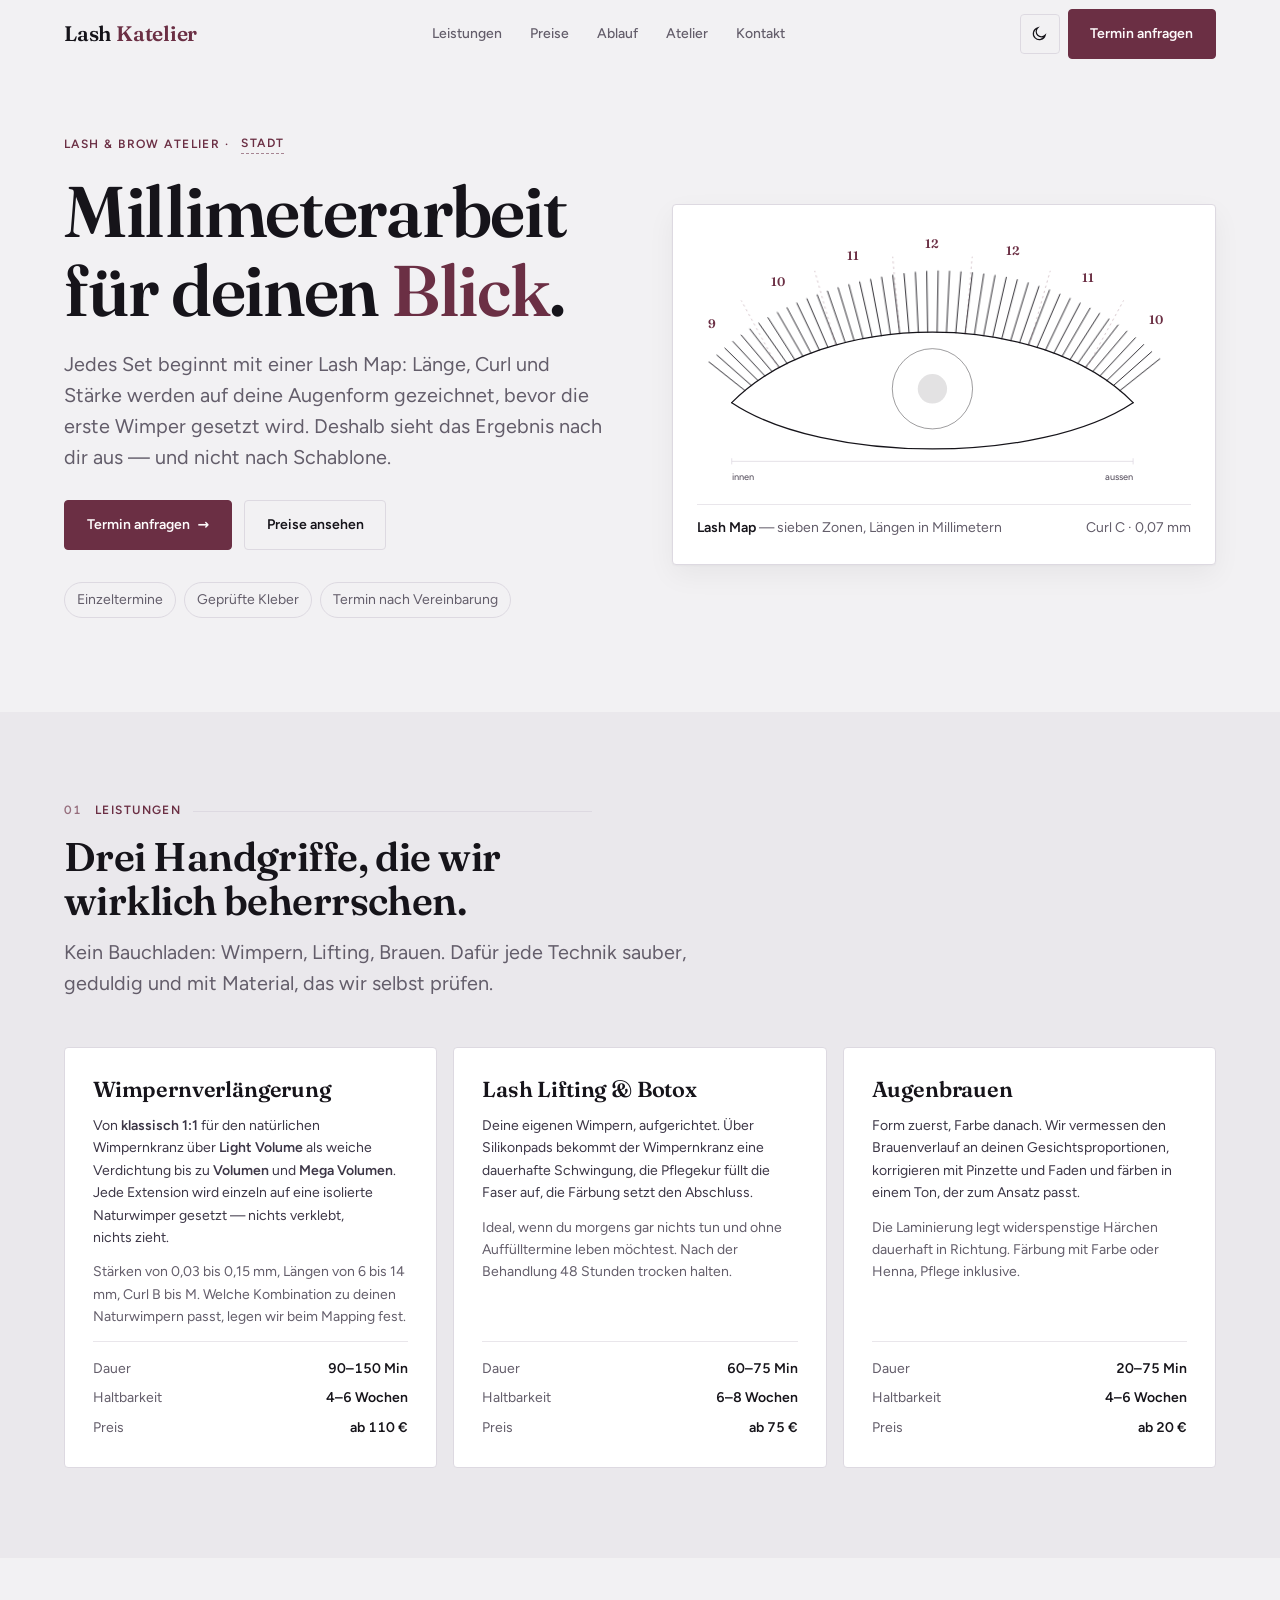
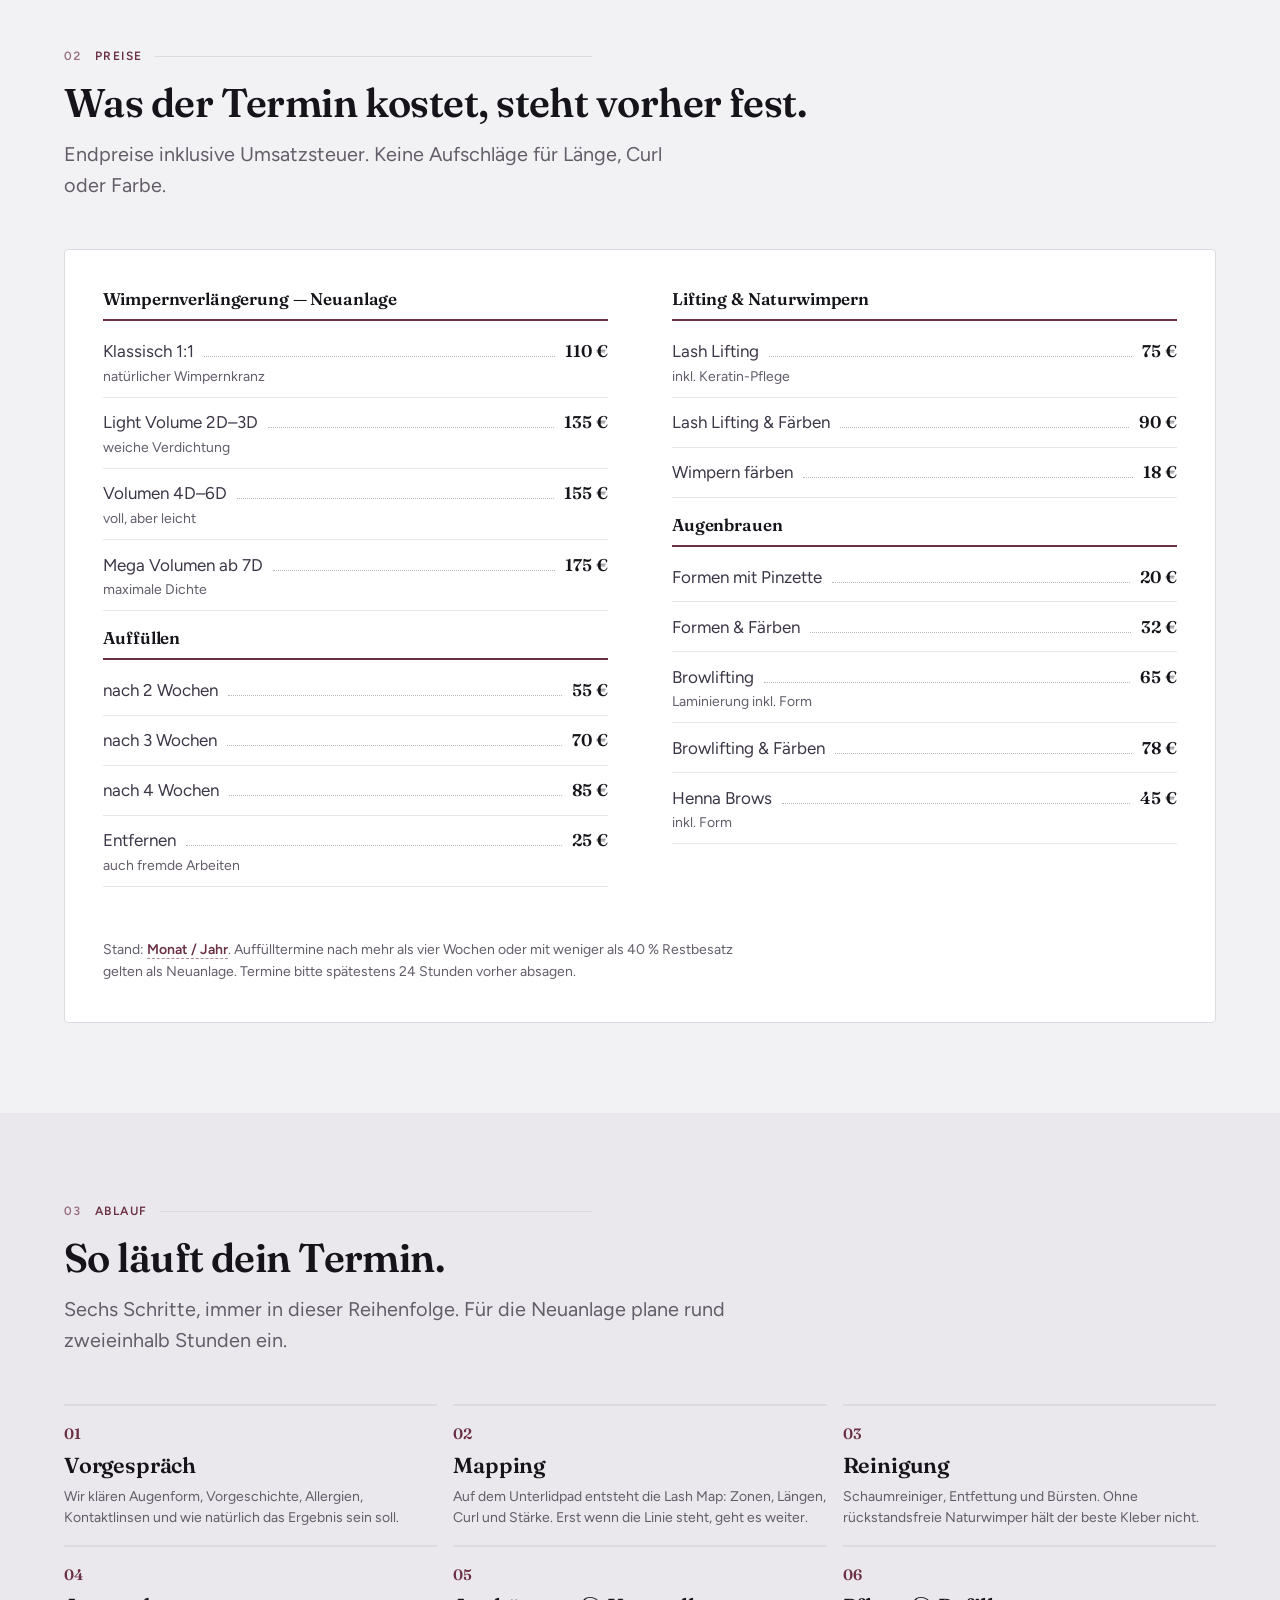
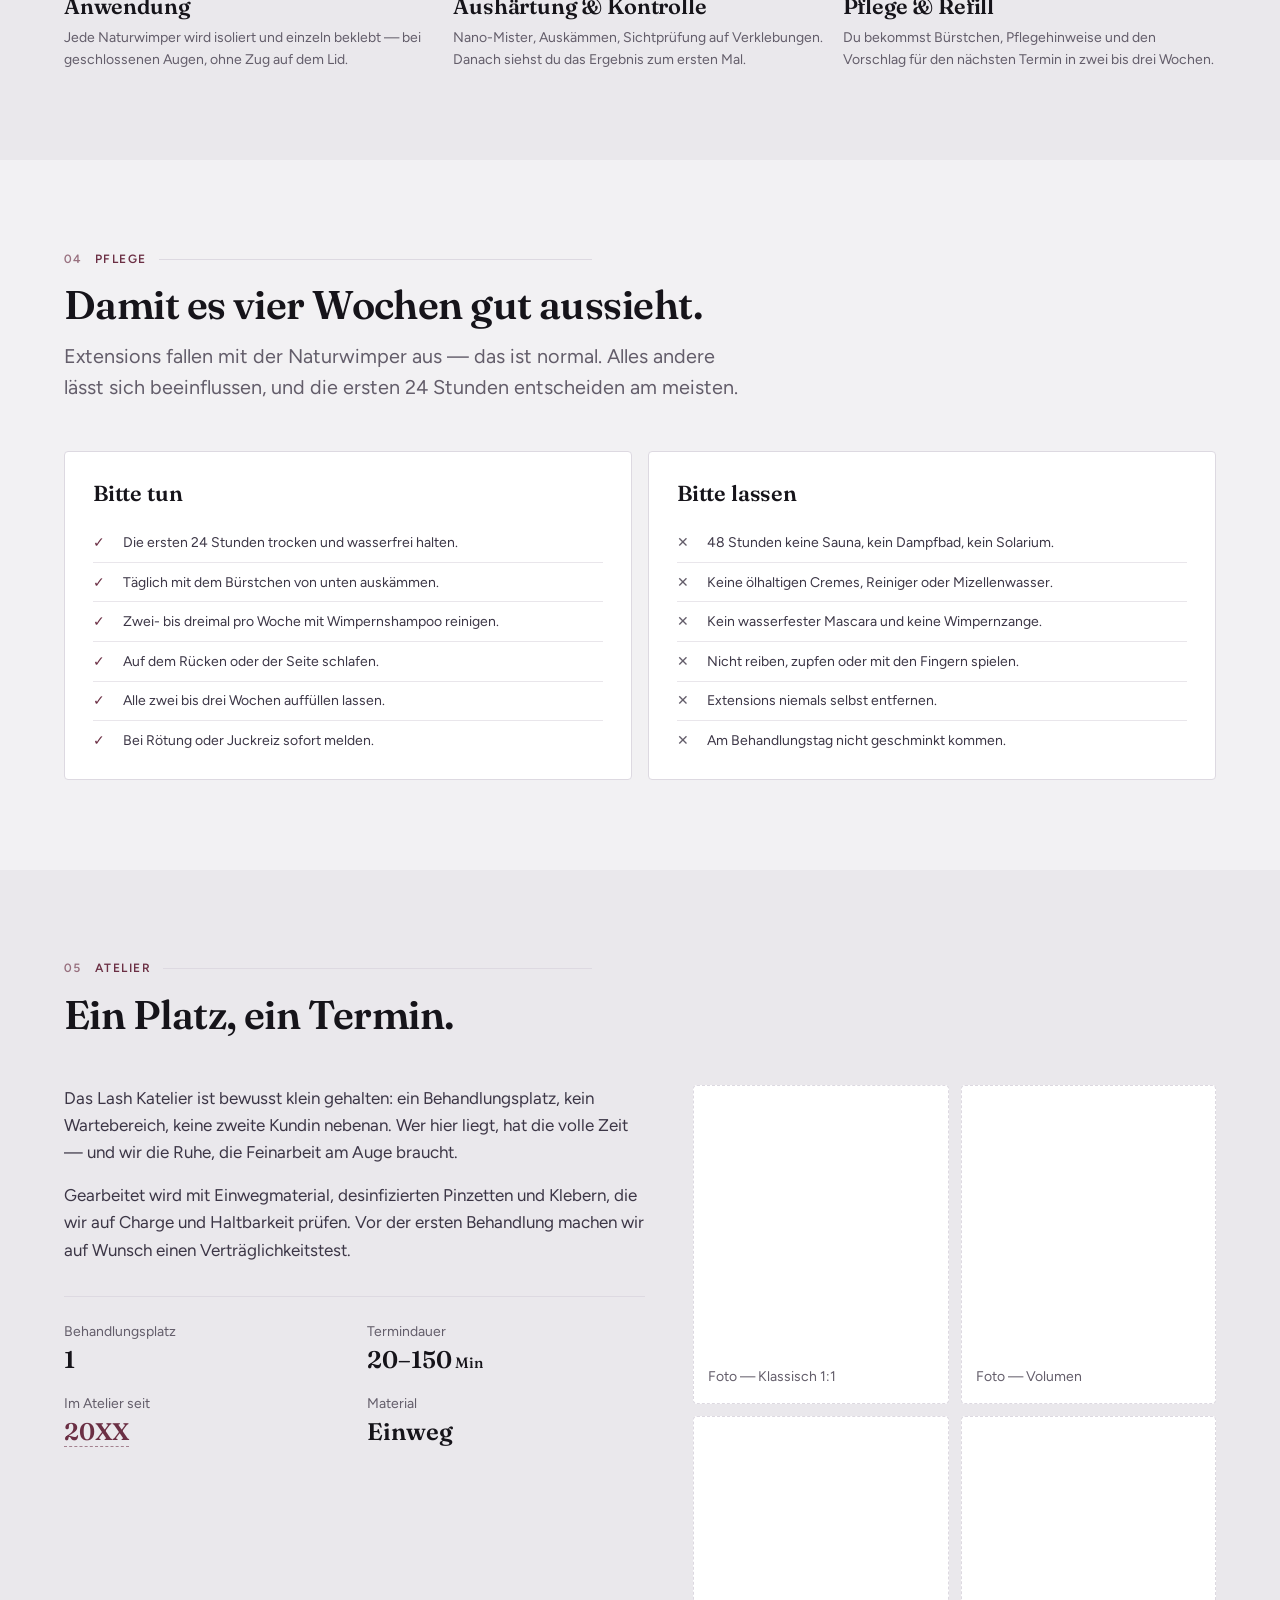
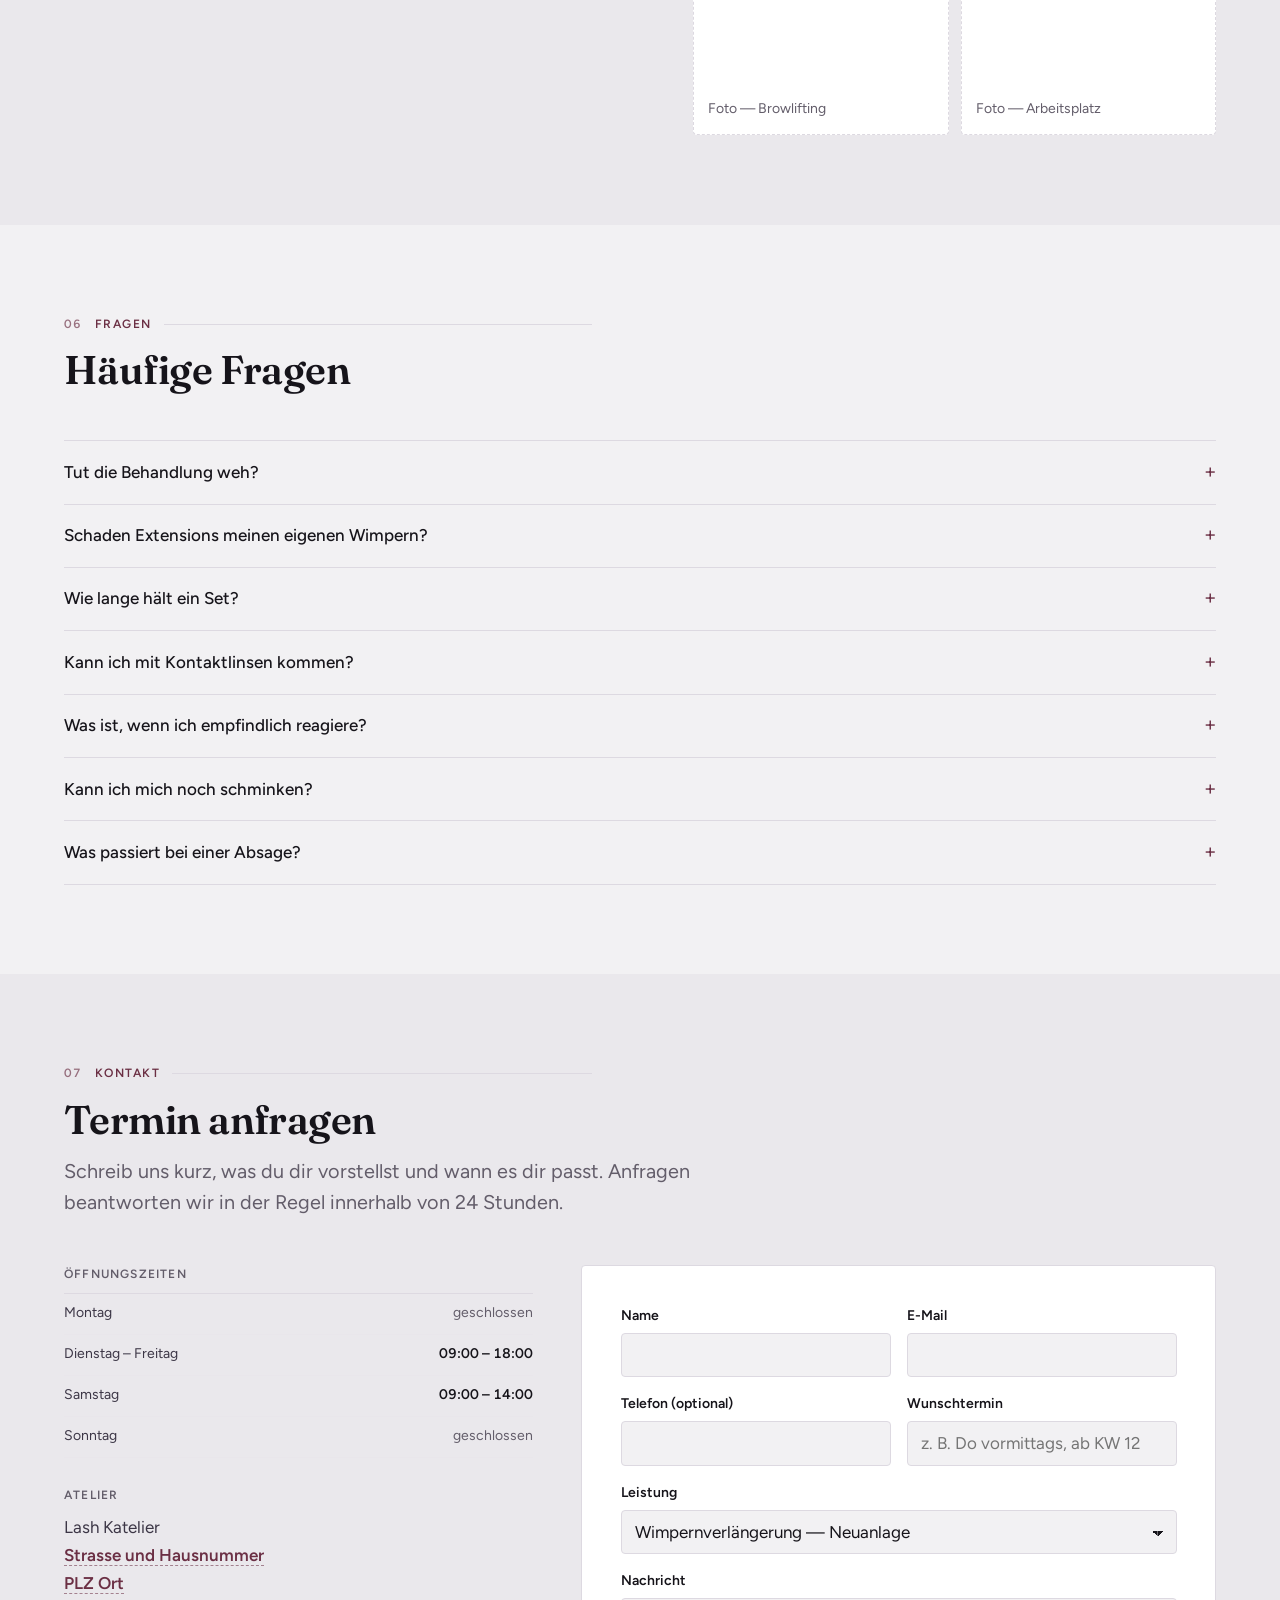
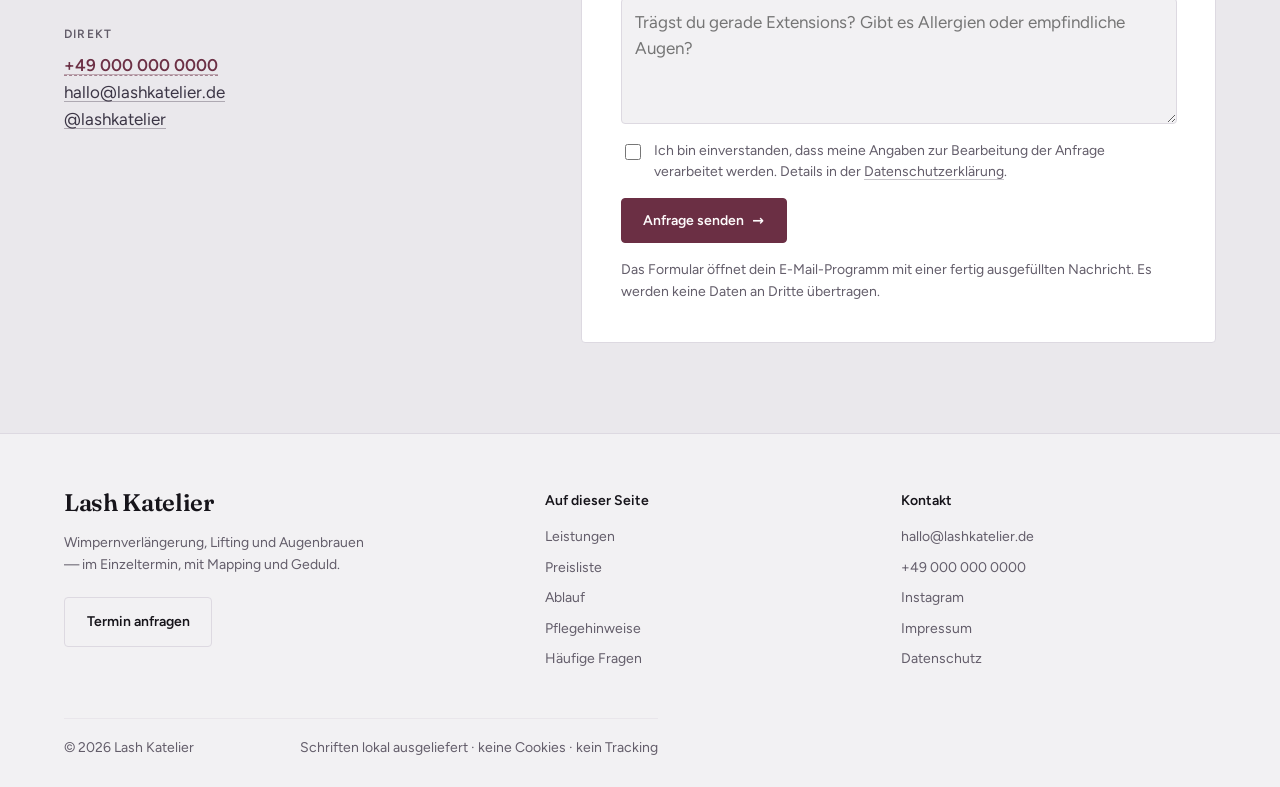
==== commit ca9ad71a: "Typografie und Struktur aufgeräumt Rückmeldung war: Schrift nicht stimmig, insgesamt zu unübersichtl" ====
--- a/index.html
+++ b/index.html
@@ -24,8 +24,8 @@
     />
     <meta property="og:url" content="https://www.lashkatelier.de/" />
 
-    <link rel="preload" href="assets/fonts/instrument-sans-var-latin.woff2" as="font" type="font/woff2" crossorigin />
-    <link rel="preload" href="assets/fonts/bodoni-moda-var-latin.woff2" as="font" type="font/woff2" crossorigin />
+    <link rel="preload" href="assets/fonts/figtree-latin.woff2" as="font" type="font/woff2" crossorigin />
+    <link rel="preload" href="assets/fonts/fraunces-latin.woff2" as="font" type="font/woff2" crossorigin />
     <link rel="stylesheet" href="assets/css/fonts.css" />
     <link rel="stylesheet" href="assets/css/styles.css" />
 
@@ -44,29 +44,22 @@
 
     <header class="site-header" id="siteHeader">
       <div class="shell site-header__inner">
-        <a class="wordmark" href="#top">Lash <em>Katelier</em></a>
+        <a class="wordmark" href="#top">Lash <span>Katelier</span></a>
 
         <nav class="nav" aria-label="Hauptnavigation">
           <a class="nav__link" href="#leistungen">Leistungen</a>
           <a class="nav__link" href="#preise">Preise</a>
           <a class="nav__link" href="#ablauf">Ablauf</a>
-          <a class="nav__link" href="#pflege">Pflege</a>
           <a class="nav__link" href="#atelier">Atelier</a>
-          <a class="nav__link" href="#faq">FAQ</a>
           <a class="nav__link" href="#kontakt">Kontakt</a>
         </nav>
 
         <div class="header-tools">
-          <button
-            class="icon-btn"
-            id="themeToggle"
-            type="button"
-            aria-label="Farbschema wechseln"
-          >
-            <svg class="theme-toggle__moon" width="17" height="17" viewBox="0 0 24 24" fill="none" stroke="currentColor" stroke-width="1.6" aria-hidden="true">
+          <button class="icon-btn" id="themeToggle" type="button" aria-label="Farbschema wechseln">
+            <svg class="theme-toggle__moon" width="17" height="17" viewBox="0 0 24 24" fill="none" stroke="currentColor" stroke-width="1.7" aria-hidden="true">
               <path d="M20 14.5A8.5 8.5 0 1 1 9.5 4a6.8 6.8 0 0 0 10.5 10.5Z" />
             </svg>
-            <svg class="theme-toggle__sun" width="17" height="17" viewBox="0 0 24 24" fill="none" stroke="currentColor" stroke-width="1.6" aria-hidden="true">
+            <svg class="theme-toggle__sun" width="17" height="17" viewBox="0 0 24 24" fill="none" stroke="currentColor" stroke-width="1.7" aria-hidden="true">
               <circle cx="12" cy="12" r="4.2" />
               <path d="M12 2.5v2.2M12 19.3v2.2M4.2 4.2l1.6 1.6M18.2 18.2l1.6 1.6M2.5 12h2.2M19.3 12h2.2M4.2 19.8l1.6-1.6M18.2 5.8l1.6-1.6" stroke-linecap="round" />
             </svg>
@@ -80,7 +73,7 @@
             aria-controls="mobileNav"
             aria-label="Menü öffnen"
           >
-            <svg width="18" height="18" viewBox="0 0 24 24" fill="none" stroke="currentColor" stroke-width="1.6" aria-hidden="true">
+            <svg width="18" height="18" viewBox="0 0 24 24" fill="none" stroke="currentColor" stroke-width="1.7" aria-hidden="true">
               <path d="M3 7h18M3 12h18M3 17h18" stroke-linecap="round" />
             </svg>
           </button>
@@ -98,7 +91,7 @@
               <li><a href="#ablauf">Ablauf<span>03</span></a></li>
               <li><a href="#pflege">Pflege<span>04</span></a></li>
               <li><a href="#atelier">Atelier<span>05</span></a></li>
-              <li><a href="#faq">FAQ<span>06</span></a></li>
+              <li><a href="#faq">Fragen<span>06</span></a></li>
               <li><a href="#kontakt">Kontakt<span>07</span></a></li>
             </ul>
           </div>
@@ -113,12 +106,12 @@
       <section class="hero">
         <div class="shell hero__grid">
           <div>
-            <p class="eyebrow eyebrow--accent">
+            <p class="label label--plain">
               Lash &amp; Brow Atelier · <span class="todo">Stadt</span>
             </p>
 
             <h1 class="hero__title">
-              Milli&shy;meter&shy;arbeit<br />für deinen<br /><em>Blick</em>.
+              Milli&shy;meter&shy;arbeit<br />für deinen <span>Blick</span>.
             </h1>
 
             <p class="lede">
@@ -128,7 +121,7 @@
               nach Schablone.
             </p>
 
-            <div class="btn-row" style="margin-top: 2rem">
+            <div class="btn-row" style="margin-top: 1.75rem">
               <a class="btn btn--solid" href="#kontakt">
                 Termin anfragen
                 <span class="btn__arrow" aria-hidden="true">→</span>
@@ -136,11 +129,11 @@
               <a class="btn btn--ghost" href="#preise">Preise ansehen</a>
             </div>
 
-            <p class="hero__meta">
-              <span>Einzeltermine</span>
-              <span>Geprüfte Kleber</span>
-              <span>Wimpernverlängerung · Lifting · Brauen</span>
-            </p>
+            <ul class="hero__meta">
+              <li>Einzeltermine</li>
+              <li>Geprüfte Kleber</li>
+              <li>Termin nach Vereinbarung</li>
+            </ul>
           </div>
 
           <!-- Lash Map: das Diagramm, das vor jedem Set entsteht.
@@ -232,249 +225,217 @@
             </svg>
 
             <figcaption class="lashmap__caption">
-              <span>Abb. 01 — Lash Map, Zone 1–7</span>
-              <span>Curl C · 0,07 mm · 9–12 mm</span>
+              <span><b>Lash Map</b> — sieben Zonen, Längen in Millimetern</span>
+              <span>Curl C · 0,07 mm</span>
             </figcaption>
           </figure>
         </div>
       </section>
 
       <!-- ===== Leistungen ============================================== -->
-      <section class="band" id="leistungen">
-        <div class="shell layout">
-          <div class="layout__aside">
-            <p class="eyebrow">01 — Leistungen</p>
-            <p class="aside-note">
-              Alle Angaben als Richtwerte. Was zu dir passt, klären wir im
-              Vorgespräch.
+      <section class="band band--sunk" id="leistungen">
+        <div class="shell">
+          <div class="band__head reveal">
+            <p class="label"><span class="label__num">01</span> Leistungen</p>
+            <h2>Drei Handgriffe, die wir wirklich beherrschen.</h2>
+            <p class="lede">
+              Kein Bauchladen: Wimpern, Lifting, Brauen. Dafür jede Technik
+              sauber, geduldig und mit Material, das wir selbst prüfen.
             </p>
           </div>
 
-          <div>
-            <div class="section-head reveal">
-              <h2>Drei Handgriffe,<br />die wir wirklich beherrschen.</h2>
-              <p class="lede">
-                Kein Bauchladen: Wimpern, Lifting, Brauen. Dafür jede Technik
-                sauber, geduldig und mit Material, das wir selbst prüfen.
-              </p>
-            </div>
-
-            <div class="services">
-              <article class="service reveal">
+          <div class="services reveal">
+            <article class="card">
+              <h3>Wimpernverlängerung</h3>
+              <p class="service__text">
+                Von <em>klassisch 1:1</em> für den natürlichen Wimpernkranz über
+                <em>Light Volume</em> als weiche Verdichtung bis zu
+                <em>Volumen</em> und <em>Mega Volumen</em>. Jede Extension wird
+                einzeln auf eine isolierte Naturwimper gesetzt — nichts
+                verklebt, nichts zieht.
+              </p>
+              <p class="service__detail">
+                Stärken von 0,03 bis 0,15 mm, Längen von 6 bis 14 mm, Curl B
+                bis M. Welche Kombination zu deinen Naturwimpern passt, legen
+                wir beim Mapping fest.
+              </p>
+              <dl class="meta">
+                <div><dt>Dauer</dt><dd>90–150 Min</dd></div>
+                <div><dt>Haltbarkeit</dt><dd>4–6 Wochen</dd></div>
+                <div><dt>Preis</dt><dd>ab 110 €</dd></div>
+              </dl>
+            </article>
+
+            <article class="card">
+              <h3>Lash Lifting &amp; Botox</h3>
+              <p class="service__text">
+                Deine eigenen Wimpern, aufgerichtet. Über Silikonpads bekommt
+                der Wimpernkranz eine dauerhafte Schwingung, die Pflegekur füllt
+                die Faser auf, die Färbung setzt den Abschluss.
+              </p>
+              <p class="service__detail">
+                Ideal, wenn du morgens gar nichts tun und ohne Auffülltermine
+                leben möchtest. Nach der Behandlung 48 Stunden trocken halten.
+              </p>
+              <dl class="meta">
+                <div><dt>Dauer</dt><dd>60–75 Min</dd></div>
+                <div><dt>Haltbarkeit</dt><dd>6–8 Wochen</dd></div>
+                <div><dt>Preis</dt><dd>ab 75 €</dd></div>
+              </dl>
+            </article>
+
+            <article class="card">
+              <h3>Augenbrauen</h3>
+              <p class="service__text">
+                Form zuerst, Farbe danach. Wir vermessen den Brauenverlauf an
+                deinen Gesichtsproportionen, korrigieren mit Pinzette und Faden
+                und färben in einem Ton, der zum Ansatz passt.
+              </p>
+              <p class="service__detail">
+                Die Laminierung legt widerspenstige Härchen dauerhaft in
+                Richtung. Färbung mit Farbe oder Henna, Pflege inklusive.
+              </p>
+              <dl class="meta">
+                <div><dt>Dauer</dt><dd>20–75 Min</dd></div>
+                <div><dt>Haltbarkeit</dt><dd>4–6 Wochen</dd></div>
+                <div><dt>Preis</dt><dd>ab 20 €</dd></div>
+              </dl>
+            </article>
+          </div>
+        </div>
+      </section>
+
+      <!-- ===== Preise ================================================== -->
+      <section class="band" id="preise">
+        <div class="shell">
+          <div class="band__head reveal">
+            <p class="label"><span class="label__num">02</span> Preise</p>
+            <h2>Was der Termin kostet, steht vorher fest.</h2>
+            <p class="lede">
+              Endpreise inklusive Umsatzsteuer. Keine Aufschläge für Länge, Curl
+              oder Farbe.
+            </p>
+          </div>
+
+          <div class="panel reveal">
+            <div class="pricing">
+              <div class="stack">
                 <div>
-                  <div class="service__title">
-                    <h3>Wimpern&shy;verlängerung</h3>
-                    <span class="service__ref">L.01</span>
-                  </div>
-                  <p class="service__text">
-                    Von <strong>klassisch 1:1</strong> für den natürlichen
-                    Wimpernkranz über <strong>Light Volume (2D–3D)</strong> als
-                    weiche Verdichtung bis zu <strong>Volumen (4D–6D)</strong>
-                    und <strong>Mega Volumen</strong>. Jede Extension wird
-                    einzeln auf eine isolierte Naturwimper gesetzt — nichts
-                    verklebt, nichts zieht.
-                  </p>
-                </div>
-                <dl class="spec">
-                  <dt>Technik</dt><dd>1:1 bis 6D</dd>
-                  <dt>Stärke</dt><dd>0,03 – 0,15 mm</dd>
-                  <dt>Länge</dt><dd>6 – 14 mm</dd>
-                  <dt>Curl</dt><dd>B · C · CC · D · L · M</dd>
-                  <dt>Dauer</dt><dd>90 – 150 Min</dd>
-                  <dt>Haltbarkeit</dt><dd>4 – 6 Wochen</dd>
-                </dl>
-              </article>
-
-              <article class="service reveal">
+                  <h3 class="price-group__title">Wimpernverlängerung — Neuanlage</h3>
+                  <ul class="price-list">
+                    <li>
+                      <span>Klassisch 1:1</span>
+                      <span class="price-list__leader" aria-hidden="true"></span>
+                      <span class="price-list__value">110 €</span>
+                      <span class="price-list__note">natürlicher Wimpernkranz</span>
+                    </li>
+                    <li>
+                      <span>Light Volume 2D–3D</span>
+                      <span class="price-list__leader" aria-hidden="true"></span>
+                      <span class="price-list__value">135 €</span>
+                      <span class="price-list__note">weiche Verdichtung</span>
+                    </li>
+                    <li>
+                      <span>Volumen 4D–6D</span>
+                      <span class="price-list__leader" aria-hidden="true"></span>
+                      <span class="price-list__value">155 €</span>
+                      <span class="price-list__note">voll, aber leicht</span>
+                    </li>
+                    <li>
+                      <span>Mega Volumen ab 7D</span>
+                      <span class="price-list__leader" aria-hidden="true"></span>
+                      <span class="price-list__value">175 €</span>
+                      <span class="price-list__note">maximale Dichte</span>
+                    </li>
+                  </ul>
+                </div>
+
                 <div>
-                  <div class="service__title">
-                    <h3>Lash Lifting &amp; Botox</h3>
-                    <span class="service__ref">L.02</span>
-                  </div>
-                  <p class="service__text">
-                    Deine eigenen Wimpern, aufgerichtet. Über Silikonpads
-                    bekommt der Wimpernkranz eine dauerhafte Schwingung, die
-                    Pflegekur füllt die Faser auf, die Färbung setzt den
-                    Abschluss. Ideal, wenn du morgens gar nichts tun willst —
-                    und ohne Auffülltermine leben möchtest.
-                  </p>
-                </div>
-                <dl class="spec">
-                  <dt>Technik</dt><dd>Silikonpad-Lifting</dd>
-                  <dt>Inklusive</dt><dd>Keratin-Pflege</dd>
-                  <dt>Färbung</dt><dd>optional</dd>
-                  <dt>Dauer</dt><dd>60 – 75 Min</dd>
-                  <dt>Haltbarkeit</dt><dd>6 – 8 Wochen</dd>
-                  <dt>Nach dem Termin</dt><dd>48 h trocken</dd>
-                </dl>
-              </article>
-
-              <article class="service reveal">
+                  <h3 class="price-group__title">Auffüllen</h3>
+                  <ul class="price-list">
+                    <li>
+                      <span>nach 2 Wochen</span>
+                      <span class="price-list__leader" aria-hidden="true"></span>
+                      <span class="price-list__value">55 €</span>
+                    </li>
+                    <li>
+                      <span>nach 3 Wochen</span>
+                      <span class="price-list__leader" aria-hidden="true"></span>
+                      <span class="price-list__value">70 €</span>
+                    </li>
+                    <li>
+                      <span>nach 4 Wochen</span>
+                      <span class="price-list__leader" aria-hidden="true"></span>
+                      <span class="price-list__value">85 €</span>
+                    </li>
+                    <li>
+                      <span>Entfernen</span>
+                      <span class="price-list__leader" aria-hidden="true"></span>
+                      <span class="price-list__value">25 €</span>
+                      <span class="price-list__note">auch fremde Arbeiten</span>
+                    </li>
+                  </ul>
+                </div>
+              </div>
+
+              <div class="stack">
                 <div>
-                  <div class="service__title">
-                    <h3>Augenbrauen</h3>
-                    <span class="service__ref">B.01</span>
-                  </div>
-                  <p class="service__text">
-                    Form zuerst, Farbe danach. Wir vermessen den Brauenverlauf
-                    an deinen Gesichtsproportionen, korrigieren mit Pinzette
-                    und Faden und färben in einem Ton, der zum Ansatz passt.
-                    Die <strong>Laminierung</strong> legt widerspenstige Härchen
-                    dauerhaft in Richtung.
-                  </p>
-                </div>
-                <dl class="spec">
-                  <dt>Formen</dt><dd>Pinzette &amp; Faden</dd>
-                  <dt>Färben</dt><dd>Farbe oder Henna</dd>
-                  <dt>Laminierung</dt><dd>inkl. Pflege</dd>
-                  <dt>Dauer</dt><dd>20 – 75 Min</dd>
-                  <dt>Haltbarkeit</dt><dd>4 – 6 Wochen</dd>
-                  <dt>Nach dem Termin</dt><dd>24 h trocken</dd>
-                </dl>
-              </article>
-            </div>
-          </div>
-        </div>
-      </section>
-
-      <!-- ===== Preise ================================================== -->
-      <section class="band band--sunk" id="preise">
-        <div class="shell layout">
-          <div class="layout__aside">
-            <p class="eyebrow">02 — Preise</p>
-            <p class="aside-note">
-              Endpreise inkl. USt. Ein Termin, eine Person — keine
-              Parallelbedienung.
-            </p>
-          </div>
-
-          <div>
-            <div class="section-head reveal">
-              <h2>Preisliste</h2>
-              <p class="lede">
-                Was der Termin kostet, steht vorher fest. Keine Aufschläge für
-                Länge, Curl oder Farbe.
-              </p>
-            </div>
-
-            <div class="pricing reveal">
-              <div class="stack">
-                <h3 class="price-group__title">Wimpernverlängerung — Neuanlage</h3>
-                <ul class="price-list">
-                  <li>
-                    <span class="price-list__name">Klassisch 1:1</span>
-                    <span class="price-list__leader" aria-hidden="true"></span>
-                    <span class="price-list__value">110 €</span>
-                    <span class="price-list__note">natürlicher Wimpernkranz</span>
-                  </li>
-                  <li>
-                    <span class="price-list__name">Light Volume 2D–3D</span>
-                    <span class="price-list__leader" aria-hidden="true"></span>
-                    <span class="price-list__value">135 €</span>
-                    <span class="price-list__note">weiche Verdichtung</span>
-                  </li>
-                  <li>
-                    <span class="price-list__name">Volumen 4D–6D</span>
-                    <span class="price-list__leader" aria-hidden="true"></span>
-                    <span class="price-list__value">155 €</span>
-                    <span class="price-list__note">voll, aber leicht</span>
-                  </li>
-                  <li>
-                    <span class="price-list__name">Mega Volumen ab 7D</span>
-                    <span class="price-list__leader" aria-hidden="true"></span>
-                    <span class="price-list__value">175 €</span>
-                    <span class="price-list__note">maximale Dichte</span>
-                  </li>
-                </ul>
-
-                <h3 class="price-group__title" style="margin-top: 1.5rem">
-                  Auffüllen
-                </h3>
-                <ul class="price-list">
-                  <li>
-                    <span class="price-list__name">nach 2 Wochen</span>
-                    <span class="price-list__leader" aria-hidden="true"></span>
-                    <span class="price-list__value">55 €</span>
-                  </li>
-                  <li>
-                    <span class="price-list__name">nach 3 Wochen</span>
-                    <span class="price-list__leader" aria-hidden="true"></span>
-                    <span class="price-list__value">70 €</span>
-                  </li>
-                  <li>
-                    <span class="price-list__name">nach 4 Wochen</span>
-                    <span class="price-list__leader" aria-hidden="true"></span>
-                    <span class="price-list__value">85 €</span>
-                  </li>
-                  <li>
-                    <span class="price-list__name">
-                      Entfernen</span>
-                    <span class="price-list__leader" aria-hidden="true"></span>
-                    <span class="price-list__value">25 €</span>
-                    <span class="price-list__note">auch fremde Arbeiten</span>
-                  </li>
-                </ul>
-              </div>
-
-              <div class="stack">
-                <h3 class="price-group__title">Lifting &amp; Naturwimpern</h3>
-                <ul class="price-list">
-                  <li>
-                    <span class="price-list__name">Lash Lifting</span>
-                    <span class="price-list__leader" aria-hidden="true"></span>
-                    <span class="price-list__value">75 €</span>
-                    <span class="price-list__note">inkl. Keratin-Pflege</span>
-                  </li>
-                  <li>
-                    <span class="price-list__name">Lash Lifting &amp; Färben</span>
-                    <span class="price-list__leader" aria-hidden="true"></span>
-                    <span class="price-list__value">90 €</span>
-                  </li>
-                  <li>
-                    <span class="price-list__name">Wimpern färben</span>
-                    <span class="price-list__leader" aria-hidden="true"></span>
-                    <span class="price-list__value">18 €</span>
-                  </li>
-                </ul>
-
-                <h3 class="price-group__title" style="margin-top: 1.5rem">
-                  Augenbrauen
-                </h3>
-                <ul class="price-list">
-                  <li>
-                    <span class="price-list__name">Formen mit Pinzette</span>
-                    <span class="price-list__leader" aria-hidden="true"></span>
-                    <span class="price-list__value">20 €</span>
-                  </li>
-                  <li>
-                    <span class="price-list__name">Formen &amp; Färben</span>
-                    <span class="price-list__leader" aria-hidden="true"></span>
-                    <span class="price-list__value">32 €</span>
-                  </li>
-                  <li>
-                    <span class="price-list__name">
-                      Browlifting</span>
-                    <span class="price-list__leader" aria-hidden="true"></span>
-                    <span class="price-list__value">65 €</span>
-                    <span class="price-list__note">Laminierung inkl. Form</span>
-                  </li>
-                  <li>
-                    <span class="price-list__name">Browlifting &amp; Färben</span>
-                    <span class="price-list__leader" aria-hidden="true"></span>
-                    <span class="price-list__value">78 €</span>
-                  </li>
-                  <li>
-                    <span class="price-list__name">
-                      Henna Brows</span>
-                    <span class="price-list__leader" aria-hidden="true"></span>
-                    <span class="price-list__value">45 €</span>
-                    <span class="price-list__note">inkl. Form</span>
-                  </li>
-                </ul>
+                  <h3 class="price-group__title">Lifting &amp; Naturwimpern</h3>
+                  <ul class="price-list">
+                    <li>
+                      <span>Lash Lifting</span>
+                      <span class="price-list__leader" aria-hidden="true"></span>
+                      <span class="price-list__value">75 €</span>
+                      <span class="price-list__note">inkl. Keratin-Pflege</span>
+                    </li>
+                    <li>
+                      <span>Lash Lifting &amp; Färben</span>
+                      <span class="price-list__leader" aria-hidden="true"></span>
+                      <span class="price-list__value">90 €</span>
+                    </li>
+                    <li>
+                      <span>Wimpern färben</span>
+                      <span class="price-list__leader" aria-hidden="true"></span>
+                      <span class="price-list__value">18 €</span>
+                    </li>
+                  </ul>
+                </div>
+
+                <div>
+                  <h3 class="price-group__title">Augenbrauen</h3>
+                  <ul class="price-list">
+                    <li>
+                      <span>Formen mit Pinzette</span>
+                      <span class="price-list__leader" aria-hidden="true"></span>
+                      <span class="price-list__value">20 €</span>
+                    </li>
+                    <li>
+                      <span>Formen &amp; Färben</span>
+                      <span class="price-list__leader" aria-hidden="true"></span>
+                      <span class="price-list__value">32 €</span>
+                    </li>
+                    <li>
+                      <span>Browlifting</span>
+                      <span class="price-list__leader" aria-hidden="true"></span>
+                      <span class="price-list__value">65 €</span>
+                      <span class="price-list__note">Laminierung inkl. Form</span>
+                    </li>
+                    <li>
+                      <span>Browlifting &amp; Färben</span>
+                      <span class="price-list__leader" aria-hidden="true"></span>
+                      <span class="price-list__value">78 €</span>
+                    </li>
+                    <li>
+                      <span>Henna Brows</span>
+                      <span class="price-list__leader" aria-hidden="true"></span>
+                      <span class="price-list__value">45 €</span>
+                      <span class="price-list__note">inkl. Form</span>
+                    </li>
+                  </ul>
+                </div>
               </div>
 
               <p class="price-note">
-                Alle Preise sind Endpreise inkl. gesetzlicher Umsatzsteuer.
                 Stand: <span class="todo">Monat / Jahr</span>. Auffülltermine
                 nach mehr als vier Wochen oder mit weniger als 40 % Restbesatz
                 gelten als Neuanlage. Termine bitte spätestens 24 Stunden vorher
@@ -486,115 +447,100 @@
       </section>
 
       <!-- ===== Ablauf ================================================== -->
-      <section class="band" id="ablauf">
-        <div class="shell layout">
-          <div class="layout__aside">
-            <p class="eyebrow">03 — Ablauf</p>
-            <p class="aside-note">
-              Plane für die Neuanlage rund zweieinhalb Stunden ein.
+      <section class="band band--sunk" id="ablauf">
+        <div class="shell">
+          <div class="band__head reveal">
+            <p class="label"><span class="label__num">03</span> Ablauf</p>
+            <h2>So läuft dein Termin.</h2>
+            <p class="lede">
+              Sechs Schritte, immer in dieser Reihenfolge. Für die Neuanlage
+              plane rund zweieinhalb Stunden ein.
             </p>
           </div>
 
-          <div>
-            <div class="section-head reveal">
-              <h2>So läuft dein Termin.</h2>
-              <p class="lede">
-                Sechs Schritte, immer in dieser Reihenfolge — auch beim
-                fünfzehnten Mal.
-              </p>
-            </div>
-
-            <ol class="steps reveal">
-              <li>
-                <h3>Vorgespräch</h3>
-                <p>
-                  Wir klären Augenform, Vorgeschichte, Allergien, Kontaktlinsen
-                  und wie natürlich oder auffällig das Ergebnis sein soll.
-                </p>
-              </li>
-              <li>
-                <h3>Mapping</h3>
-                <p>
-                  Auf dem Unterlidpad entsteht die Lash Map: Zonen, Längen,
-                  Curl und Stärke. Erst wenn die Linie steht, geht es weiter.
-                </p>
-              </li>
-              <li>
-                <h3>Reinigung</h3>
-                <p>
-                  Schaumreiniger, Entfettung und Bürsten. Ohne rückstandsfreie
-                  Naturwimper hält der beste Kleber nicht.
-                </p>
-              </li>
-              <li>
-                <h3>Anwendung</h3>
-                <p>
-                  Jede Naturwimper wird isoliert und einzeln beklebt — bei
-                  geschlossenen Augen, ohne Zug auf dem Lid.
-                </p>
-              </li>
-              <li>
-                <h3>Aushärtung &amp; Kontrolle</h3>
-                <p>
-                  Nano-Mister, Auskämmen, Sichtprüfung auf Verklebungen. Danach
-                  siehst du das Ergebnis zum ersten Mal.
-                </p>
-              </li>
-              <li>
-                <h3>Pflege &amp; Refill</h3>
-                <p>
-                  Du bekommst Bürstchen, Pflegehinweise und den Vorschlag für
-                  den nächsten Termin in zwei bis drei Wochen.
-                </p>
-              </li>
-            </ol>
-          </div>
+          <ol class="steps reveal">
+            <li>
+              <h3>Vorgespräch</h3>
+              <p>
+                Wir klären Augenform, Vorgeschichte, Allergien, Kontaktlinsen
+                und wie natürlich das Ergebnis sein soll.
+              </p>
+            </li>
+            <li>
+              <h3>Mapping</h3>
+              <p>
+                Auf dem Unterlidpad entsteht die Lash Map: Zonen, Längen, Curl
+                und Stärke. Erst wenn die Linie steht, geht es weiter.
+              </p>
+            </li>
+            <li>
+              <h3>Reinigung</h3>
+              <p>
+                Schaumreiniger, Entfettung und Bürsten. Ohne rückstandsfreie
+                Naturwimper hält der beste Kleber nicht.
+              </p>
+            </li>
+            <li>
+              <h3>Anwendung</h3>
+              <p>
+                Jede Naturwimper wird isoliert und einzeln beklebt — bei
+                geschlossenen Augen, ohne Zug auf dem Lid.
+              </p>
+            </li>
+            <li>
+              <h3>Aushärtung &amp; Kontrolle</h3>
+              <p>
+                Nano-Mister, Auskämmen, Sichtprüfung auf Verklebungen. Danach
+                siehst du das Ergebnis zum ersten Mal.
+              </p>
+            </li>
+            <li>
+              <h3>Pflege &amp; Refill</h3>
+              <p>
+                Du bekommst Bürstchen, Pflegehinweise und den Vorschlag für den
+                nächsten Termin in zwei bis drei Wochen.
+              </p>
+            </li>
+          </ol>
         </div>
       </section>
 
       <!-- ===== Pflege ================================================== -->
       <section class="band" id="pflege">
-        <div class="shell layout">
-          <div class="layout__aside">
-            <p class="eyebrow">04 — Pflege</p>
-            <p class="aside-note">
-              Die ersten 24 Stunden entscheiden über die Haltbarkeit.
+        <div class="shell">
+          <div class="band__head reveal">
+            <p class="label"><span class="label__num">04</span> Pflege</p>
+            <h2>Damit es vier Wochen gut aussieht.</h2>
+            <p class="lede">
+              Extensions fallen mit der Naturwimper aus — das ist normal. Alles
+              andere lässt sich beeinflussen, und die ersten 24 Stunden
+              entscheiden am meisten.
             </p>
           </div>
 
-          <div>
-            <div class="section-head reveal">
-              <h2>Damit es vier Wochen<br />gut aussieht.</h2>
-              <p class="lede">
-                Extensions fallen mit der Naturwimper aus — das ist normal. Alles
-                andere lässt sich beeinflussen.
-              </p>
+          <div class="care reveal">
+            <div class="card">
+              <h3>Bitte tun</h3>
+              <ul class="care__list care__list--do">
+                <li>Die ersten 24 Stunden trocken und wasserfrei halten.</li>
+                <li>Täglich mit dem Bürstchen von unten auskämmen.</li>
+                <li>Zwei- bis dreimal pro Woche mit Wimpernshampoo reinigen.</li>
+                <li>Auf dem Rücken oder der Seite schlafen.</li>
+                <li>Alle zwei bis drei Wochen auffüllen lassen.</li>
+                <li>Bei Rötung oder Juckreiz sofort melden.</li>
+              </ul>
             </div>
 
-            <div class="care reveal">
-              <div>
-                <p class="eyebrow eyebrow--accent">Bitte tun</p>
-                <ul class="care__list care__list--do">
-                  <li>Die ersten 24 Stunden trocken und wasserfrei halten.</li>
-                  <li>Täglich mit dem Bürstchen von unten auskämmen.</li>
-                  <li>Zwei- bis dreimal pro Woche mit Wimpernshampoo reinigen.</li>
-                  <li>Auf dem Rücken oder der Seite schlafen.</li>
-                  <li>Alle zwei bis drei Wochen auffüllen lassen.</li>
-                  <li>Bei Rötung oder Juckreiz sofort melden.</li>
-                </ul>
-              </div>
-
-              <div>
-                <p class="eyebrow">Bitte lassen</p>
-                <ul class="care__list care__list--dont">
-                  <li>48 Stunden keine Sauna, kein Dampfbad, kein Solarium.</li>
-                  <li>Keine ölhaltigen Cremes, Reiniger oder Mizellenwasser.</li>
-                  <li>Kein wasserfester Mascara und keine Wimpernzange.</li>
-                  <li>Nicht reiben, zupfen oder mit den Fingern spielen.</li>
-                  <li>Extensions niemals selbst entfernen.</li>
-                  <li>Am Behandlungstag nicht geschminkt kommen.</li>
-                </ul>
-              </div>
+            <div class="card">
+              <h3>Bitte lassen</h3>
+              <ul class="care__list care__list--dont">
+                <li>48 Stunden keine Sauna, kein Dampfbad, kein Solarium.</li>
+                <li>Keine ölhaltigen Cremes, Reiniger oder Mizellenwasser.</li>
+                <li>Kein wasserfester Mascara und keine Wimpernzange.</li>
+                <li>Nicht reiben, zupfen oder mit den Fingern spielen.</li>
+                <li>Extensions niemals selbst entfernen.</li>
+                <li>Am Behandlungstag nicht geschminkt kommen.</li>
+              </ul>
             </div>
           </div>
         </div>
@@ -602,333 +548,282 @@
 
       <!-- ===== Atelier ================================================= -->
       <section class="band band--sunk" id="atelier">
-        <div class="shell layout">
-          <div class="layout__aside">
-            <p class="eyebrow">05 — Atelier</p>
-            <p class="aside-note">Termine ausschliesslich nach Vereinbarung.</p>
-          </div>
-
-          <div>
-            <div class="studio">
-              <div class="reveal">
-                <h2>Ein Platz,<br />ein Termin.</h2>
-                <p class="service__text" style="margin-top: 1.25rem">
+        <div class="shell">
+          <div class="band__head reveal">
+            <p class="label"><span class="label__num">05</span> Atelier</p>
+            <h2>Ein Platz, ein Termin.</h2>
+          </div>
+
+          <div class="studio">
+            <div class="reveal">
+              <div class="prose-block">
+                <p>
                   Das Lash Katelier ist bewusst klein gehalten: ein
                   Behandlungsplatz, kein Wartebereich, keine zweite Kundin
-                  nebenan. Wer hier liegt, hat die volle Zeit — und wir die Ruhe,
-                  die Feinarbeit am Auge braucht.
-                </p>
-                <p class="service__text">
+                  nebenan. Wer hier liegt, hat die volle Zeit — und wir die
+                  Ruhe, die Feinarbeit am Auge braucht.
+                </p>
+                <p>
                   Gearbeitet wird mit Einwegmaterial, desinfizierten Pinzetten
                   und Klebern, die wir auf Charge und Haltbarkeit prüfen. Vor
                   der ersten Behandlung machen wir auf Wunsch einen
                   Verträglichkeitstest.
                 </p>
-
-                <dl class="facts">
-                  <div>
-                    <dt>Behandlungs&shy;plätze</dt>
-                    <dd>1</dd>
-                  </div>
-                  <div>
-                    <dt>Termindauer</dt>
-                    <dd>20–150<span style="font-size: 1rem"> Min</span></dd>
-                  </div>
-                  <div>
-                    <dt>Im Atelier seit</dt>
-                    <dd class="todo">20XX</dd>
-                  </div>
-                  <div>
-                    <dt>Material</dt>
-                    <dd>Einweg</dd>
-                  </div>
-                </dl>
-              </div>
-
-              <!-- Bildstrecke: Fotos unter assets/img ablegen, siehe README.
-                   Fehlt eine Datei, zeigt der Rahmen einen Platzhalter. -->
-              <div class="gallery reveal">
-                <figure class="frame">
-                  <img
-                    src="assets/img/arbeit-01.jpg"
-                    alt="Klassisches 1:1-Wimpernset, Nahaufnahme"
-                    loading="lazy"
-                    decoding="async"
-                  />
-                  <figcaption class="frame__fallback">
-                    <span>Foto — Klassisch 1:1</span>
-                  </figcaption>
-                </figure>
-                <figure class="frame">
-                  <img
-                    src="assets/img/arbeit-02.jpg"
-                    alt="Volumenset direkt nach der Anwendung"
-                    loading="lazy"
-                    decoding="async"
-                  />
-                  <figcaption class="frame__fallback">
-                    <span>Foto — Volumen</span>
-                  </figcaption>
-                </figure>
-                <figure class="frame">
-                  <img
-                    src="assets/img/arbeit-03.jpg"
-                    alt="Augenbrauen nach Laminierung und Färbung"
-                    loading="lazy"
-                    decoding="async"
-                  />
-                  <figcaption class="frame__fallback">
-                    <span>Foto — Browlifting</span>
-                  </figcaption>
-                </figure>
-                <figure class="frame">
-                  <img
-                    src="assets/img/atelier-01.jpg"
-                    alt="Arbeitsplatz im Atelier"
-                    loading="lazy"
-                    decoding="async"
-                  />
-                  <figcaption class="frame__fallback">
-                    <span>Foto — Arbeitsplatz</span>
-                  </figcaption>
-                </figure>
-              </div>
+              </div>
+
+              <dl class="facts">
+                <div>
+                  <dd>1</dd>
+                  <dt>Behandlungsplatz</dt>
+                </div>
+                <div>
+                  <dd>20–150<small> Min</small></dd>
+                  <dt>Termindauer</dt>
+                </div>
+                <div>
+                  <dd><span class="todo">20XX</span></dd>
+                  <dt>Im Atelier seit</dt>
+                </div>
+                <div>
+                  <dd>Einweg</dd>
+                  <dt>Material</dt>
+                </div>
+              </dl>
             </div>
+
+            <!-- Bildstrecke: Fotos unter assets/img ablegen, siehe README.
+                 Fehlt eine Datei, zeigt der Rahmen einen Platzhalter. -->
+            <div class="gallery reveal">
+              <figure class="frame">
+                <img src="assets/img/arbeit-01.jpg" alt="Klassisches 1:1-Wimpernset, Nahaufnahme" loading="lazy" decoding="async" />
+                <figcaption class="frame__fallback"><span>Foto — Klassisch 1:1</span></figcaption>
+              </figure>
+              <figure class="frame">
+                <img src="assets/img/arbeit-02.jpg" alt="Volumenset direkt nach der Anwendung" loading="lazy" decoding="async" />
+                <figcaption class="frame__fallback"><span>Foto — Volumen</span></figcaption>
+              </figure>
+              <figure class="frame">
+                <img src="assets/img/arbeit-03.jpg" alt="Augenbrauen nach Laminierung und Färbung" loading="lazy" decoding="async" />
+                <figcaption class="frame__fallback"><span>Foto — Browlifting</span></figcaption>
+              </figure>
+              <figure class="frame">
+                <img src="assets/img/atelier-01.jpg" alt="Arbeitsplatz im Atelier" loading="lazy" decoding="async" />
+                <figcaption class="frame__fallback"><span>Foto — Arbeitsplatz</span></figcaption>
+              </figure>
+            </div>
           </div>
         </div>
       </section>
 
-      <!-- ===== FAQ ===================================================== -->
+      <!-- ===== Fragen ================================================== -->
       <section class="band" id="faq">
-        <div class="shell layout">
-          <div class="layout__aside">
-            <p class="eyebrow">06 — Fragen</p>
-            <p class="aside-note">
-              Steht deine Frage nicht dabei? Schreib sie einfach ins Formular.
+        <div class="shell">
+          <div class="band__head reveal">
+            <p class="label"><span class="label__num">06</span> Fragen</p>
+            <h2>Häufige Fragen</h2>
+          </div>
+
+          <div class="faq reveal">
+            <details>
+              <summary>Tut die Behandlung weh?</summary>
+              <div class="faq__answer">
+                <p>
+                  Nein. Die Extensions werden auf die Naturwimper geklebt, nie
+                  auf die Haut — du liegst mit geschlossenen Augen und spürst im
+                  Wesentlichen nichts. Viele schlafen dabei ein.
+                </p>
+              </div>
+            </details>
+
+            <details>
+              <summary>Schaden Extensions meinen eigenen Wimpern?</summary>
+              <div class="faq__answer">
+                <p>
+                  Nicht, wenn Stärke und Länge zur Naturwimper passen und sauber
+                  isoliert wird. Genau dafür ist das Mapping da: Eine dünne
+                  Naturwimper trägt kein 0,15er-Extension in 14 mm. Wir gehen im
+                  Zweifel eine Nummer leichter.
+                </p>
+              </div>
+            </details>
+
+            <details>
+              <summary>Wie lange hält ein Set?</summary>
+              <div class="faq__answer">
+                <p>
+                  Vier bis sechs Wochen, bis der komplette Wimpernkranz
+                  gewechselt hat. Schön voll sieht es etwa zwei bis drei Wochen
+                  aus — deshalb der Auffülltermin in diesem Rhythmus.
+                </p>
+              </div>
+            </details>
+
+            <details>
+              <summary>Kann ich mit Kontaktlinsen kommen?</summary>
+              <div class="faq__answer">
+                <p>
+                  Bitte nimm die Linsen vor der Behandlung heraus und bring dein
+                  Etui und deine Brille mit. Die Augen bleiben ein bis zwei
+                  Stunden geschlossen, mit Linsen wird das unangenehm.
+                </p>
+              </div>
+            </details>
+
+            <details>
+              <summary>Was ist, wenn ich empfindlich reagiere?</summary>
+              <div class="faq__answer">
+                <p>
+                  Sag uns vorher Bescheid, wenn du zu Allergien, trockenen Augen
+                  oder Bindehautreizungen neigst. Wir arbeiten dann mit einem
+                  sensitiven Kleber und machen vorab einen
+                  Verträglichkeitstest an wenigen Wimpern.
+                </p>
+              </div>
+            </details>
+
+            <details>
+              <summary>Kann ich mich noch schminken?</summary>
+              <div class="faq__answer">
+                <p>
+                  Lidschatten und Eyeliner auf Wasserbasis sind kein Problem.
+                  Verzichte auf Mascara, wasserfeste Produkte und ölhaltige
+                  Abschminker — sie lösen den Kleber und verkürzen die
+                  Haltbarkeit deutlich.
+                </p>
+              </div>
+            </details>
+
+            <details>
+              <summary>Was passiert bei einer Absage?</summary>
+              <div class="faq__answer">
+                <p>
+                  Termine kannst du bis 24 Stunden vorher kostenfrei absagen
+                  oder verschieben. Danach berechnen wir 50 % der
+                  Behandlungskosten, weil die Zeit für andere blockiert war.
+                </p>
+              </div>
+            </details>
+          </div>
+        </div>
+      </section>
+
+      <!-- ===== Kontakt ================================================= -->
+      <section class="band band--sunk" id="kontakt">
+        <div class="shell">
+          <div class="band__head reveal">
+            <p class="label"><span class="label__num">07</span> Kontakt</p>
+            <h2>Termin anfragen</h2>
+            <p class="lede">
+              Schreib uns kurz, was du dir vorstellst und wann es dir passt.
+              Anfragen beantworten wir in der Regel innerhalb von 24 Stunden.
             </p>
           </div>
 
-          <div>
-            <div class="section-head reveal">
-              <h2>Häufige Fragen</h2>
+          <div class="contact">
+            <div class="reveal">
+              <p class="contact__title">Öffnungszeiten</p>
+              <ul class="hours">
+                <li class="is-closed"><span>Montag</span><span>geschlossen</span></li>
+                <li><span>Dienstag – Freitag</span><span>09:00 – 18:00</span></li>
+                <li><span>Samstag</span><span>09:00 – 14:00</span></li>
+                <li class="is-closed"><span>Sonntag</span><span>geschlossen</span></li>
+              </ul>
+
+              <div class="contact-block">
+                <p class="contact__title">Atelier</p>
+                <address>
+                  Lash Katelier<br />
+                  <span class="todo">Strasse und Hausnummer</span><br />
+                  <span class="todo">PLZ Ort</span>
+                </address>
+              </div>
+
+              <div class="contact-block">
+                <p class="contact__title">Direkt</p>
+                <p>
+                  <a href="tel:+490000000000" class="todo">+49 000 000 0000</a><br />
+                  <a href="mailto:hallo@lashkatelier.de">hallo@lashkatelier.de</a><br />
+                  <a href="https://instagram.com/lashkatelier" rel="me noopener">@lashkatelier</a>
+                </p>
+              </div>
             </div>
 
-            <div class="faq reveal">
-              <details>
-                <summary>Tut die Behandlung weh?</summary>
-                <div class="faq__answer">
-                  <p>
-                    Nein. Die Extensions werden auf die Naturwimper geklebt, nie
-                    auf die Haut — du liegst mit geschlossenen Augen und spürst
-                    im Wesentlichen nichts. Viele schlafen dabei ein.
-                  </p>
-                </div>
-              </details>
-
-              <details>
-                <summary>Schaden Extensions meinen eigenen Wimpern?</summary>
-                <div class="faq__answer">
-                  <p>
-                    Nicht, wenn Stärke und Länge zur Naturwimper passen und
-                    sauber isoliert wird. Genau dafür ist das Mapping da: Eine
-                    dünne Naturwimper trägt kein 0,15er-Extension in 14 mm. Wir
-                    gehen im Zweifel eine Nummer leichter.
-                  </p>
-                </div>
-              </details>
-
-              <details>
-                <summary>Wie lange hält ein Set?</summary>
-                <div class="faq__answer">
-                  <p>
-                    Vier bis sechs Wochen, bis der komplette Wimpernkranz
-                    gewechselt hat. Schön voll sieht es etwa zwei bis drei
-                    Wochen aus — deshalb der Auffülltermin in diesem Rhythmus.
-                  </p>
-                </div>
-              </details>
-
-              <details>
-                <summary>Kann ich mit Kontaktlinsen kommen?</summary>
-                <div class="faq__answer">
-                  <p>
-                    Bitte nimm die Linsen vor der Behandlung heraus und bring
-                    dein Etui und deine Brille mit. Die Augen bleiben ein bis
-                    zwei Stunden geschlossen, mit Linsen wird das unangenehm.
-                  </p>
-                </div>
-              </details>
-
-              <details>
-                <summary>Was ist, wenn ich empfindlich reagiere?</summary>
-                <div class="faq__answer">
-                  <p>
-                    Sag uns vorher Bescheid, wenn du zu Allergien, trockenen
-                    Augen oder Bindehautreizungen neigst. Wir arbeiten dann mit
-                    einem sensitiven Kleber und machen vorab einen
-                    Verträglichkeitstest an wenigen Wimpern.
-                  </p>
-                </div>
-              </details>
-
-              <details>
-                <summary>Kann ich mich noch schminken?</summary>
-                <div class="faq__answer">
-                  <p>
-                    Lidschatten und Eyeliner auf Wasserbasis sind kein Problem.
-                    Verzichte auf Mascara, wasserfeste Produkte und ölhaltige
-                    Abschminker — sie lösen den Kleber und verkürzen die
-                    Haltbarkeit deutlich.
-                  </p>
-                </div>
-              </details>
-
-              <details>
-                <summary>Was kostet die Anfahrt oder Absage?</summary>
-                <div class="faq__answer">
-                  <p>
-                    Termine kannst du bis 24 Stunden vorher kostenfrei absagen
-                    oder verschieben. Danach berechnen wir 50 % der
-                    Behandlungskosten, weil die Zeit für andere blockiert war.
-                  </p>
-                </div>
-              </details>
-            </div>
-          </div>
-        </div>
-      </section>
-
-      <!-- ===== Kontakt ================================================= -->
-      <section class="band" id="kontakt">
-        <div class="shell layout">
-          <div class="layout__aside">
-            <p class="eyebrow">07 — Kontakt</p>
-            <p class="aside-note">
-              Anfragen werden in der Regel innerhalb von 24 Stunden
-              beantwortet.
-            </p>
-          </div>
-
-          <div>
-            <div class="section-head reveal">
-              <h2>Termin anfragen</h2>
-              <p class="lede">
-                Schreib uns kurz, was du dir vorstellst und wann es dir passt —
-                den Rest klären wir persönlich.
-              </p>
-            </div>
-
-            <div class="contact">
-              <div class="reveal">
-                <p class="eyebrow eyebrow--accent">Öffnungszeiten</p>
-                <ul class="hours">
-                  <li class="is-closed"><span>Montag</span><span>geschlossen</span></li>
-                  <li><span>Dienstag – Freitag</span><span>09:00 – 18:00</span></li>
-                  <li><span>Samstag</span><span>09:00 – 14:00</span></li>
-                  <li class="is-closed"><span>Sonntag</span><span>geschlossen</span></li>
-                </ul>
-
-                <div class="contact-block">
-                  <p class="eyebrow">Atelier</p>
-                  <address>
-                    Lash Katelier<br />
-                    <span class="todo">Strasse und Hausnummer</span><br />
-                    <span class="todo">PLZ Ort</span>
-                  </address>
-                </div>
-
-                <div class="contact-block">
-                  <p class="eyebrow">Direkt</p>
-                  <p>
-                    <a href="tel:+490000000000" class="todo">+49 000 000 0000</a><br />
-                    <a href="mailto:hallo@lashkatelier.de">hallo@lashkatelier.de</a><br />
-                    <a href="https://instagram.com/lashkatelier" rel="me noopener">@lashkatelier</a>
-                  </p>
-                </div>
-              </div>
-
-              <form class="form reveal" id="bookingForm" novalidate>
-                <div class="field-row">
-                  <div class="field">
-                    <label for="name">Name</label>
-                    <input id="name" name="name" type="text" autocomplete="name" required />
-                  </div>
-                  <div class="field">
-                    <label for="email">E-Mail</label>
-                    <input id="email" name="email" type="email" autocomplete="email" required />
-                  </div>
-                </div>
-
-                <div class="field-row">
-                  <div class="field">
-                    <label for="phone">Telefon (optional)</label>
-                    <input id="phone" name="phone" type="tel" autocomplete="tel" />
-                  </div>
-                  <div class="field">
-                    <label for="wunsch">Wunschtermin</label>
-                    <input
-                      id="wunsch"
-                      name="wunsch"
-                      type="text"
-                      placeholder="z. B. Do vormittags, ab KW 12"
-                    />
-                  </div>
-                </div>
-
+            <form class="panel form reveal" id="bookingForm" novalidate>
+              <div class="field-row">
                 <div class="field">
-                  <label for="service">Leistung</label>
-                  <select id="service" name="service">
-                    <option>Wimpernverlängerung — Neuanlage</option>
-                    <option>Wimpernverlängerung — Auffüllen</option>
-                    <option>Lash Lifting</option>
-                    <option>Augenbrauen — Formen &amp; Färben</option>
-                    <option>Browlifting / Laminierung</option>
-                    <option>Beratung / noch unklar</option>
-                  </select>
-                </div>
-
+                  <label for="name">Name</label>
+                  <input id="name" name="name" type="text" autocomplete="name" required />
+                </div>
                 <div class="field">
-                  <label for="message">Nachricht</label>
-                  <textarea
-                    id="message"
-                    name="message"
-                    rows="4"
-                    placeholder="Trägst du gerade Extensions? Gibt es Allergien oder empfindliche Augen?"
-                  ></textarea>
-                </div>
-
-                <label class="form__consent">
-                  <input type="checkbox" id="consent" name="consent" required />
-                  <span>
-                    Ich bin einverstanden, dass meine Angaben zur Bearbeitung
-                    der Anfrage verarbeitet werden. Details in der
-                    <a href="datenschutz.html">Datenschutzerklärung</a>.
-                  </span>
-                </label>
-
-                <div class="btn-row">
-                  <button class="btn btn--solid" type="submit">
-                    Anfrage senden
-                    <span class="btn__arrow" aria-hidden="true">→</span>
-                  </button>
-                  <p class="form__status" id="formStatus" role="status" aria-live="polite"></p>
-                </div>
-
+                  <label for="email">E-Mail</label>
+                  <input id="email" name="email" type="email" autocomplete="email" required />
+                </div>
+              </div>
+
+              <div class="field-row">
+                <div class="field">
+                  <label for="phone">Telefon (optional)</label>
+                  <input id="phone" name="phone" type="tel" autocomplete="tel" />
+                </div>
+                <div class="field">
+                  <label for="wunsch">Wunschtermin</label>
+                  <input id="wunsch" name="wunsch" type="text" placeholder="z. B. Do vormittags, ab KW 12" />
+                </div>
+              </div>
+
+              <div class="field">
+                <label for="service">Leistung</label>
+                <select id="service" name="service">
+                  <option>Wimpernverlängerung — Neuanlage</option>
+                  <option>Wimpernverlängerung — Auffüllen</option>
+                  <option>Lash Lifting</option>
+                  <option>Augenbrauen — Formen &amp; Färben</option>
+                  <option>Browlifting / Laminierung</option>
+                  <option>Beratung / noch unklar</option>
+                </select>
+              </div>
+
+              <div class="field">
+                <label for="message">Nachricht</label>
+                <textarea
+                  id="message"
+                  name="message"
+                  rows="4"
+                  placeholder="Trägst du gerade Extensions? Gibt es Allergien oder empfindliche Augen?"
+                ></textarea>
+              </div>
+
+              <label class="form__consent">
+                <input type="checkbox" id="consent" name="consent" required />
+                <span>
+                  Ich bin einverstanden, dass meine Angaben zur Bearbeitung der
+                  Anfrage verarbeitet werden. Details in der
+                  <a href="datenschutz.html">Datenschutzerklärung</a>.
+                </span>
+              </label>
+
+              <div class="btn-row">
+                <button class="btn btn--solid" type="submit">
+                  Anfrage senden
+                  <span class="btn__arrow" aria-hidden="true">→</span>
+                </button>
+                <p class="form__status" id="formStatus" role="status" aria-live="polite"></p>
+              </div>
+
+              <p class="form__hint">
+                Das Formular öffnet dein E-Mail-Programm mit einer fertig
+                ausgefüllten Nachricht. Es werden keine Daten an Dritte
+                übertragen.
+              </p>
+
+              <noscript>
                 <p class="form__hint">
-                  Das Formular öffnet dein E-Mail-Programm mit einer fertig
-                  ausgefüllten Nachricht. Es werden keine Daten an Dritte
-                  übertragen.
-                </p>
-
-                <noscript>
-                  <p class="form__hint">
-                    Ohne JavaScript funktioniert das Formular nicht. Schreib uns
-                    bitte direkt an
-                    <a href="mailto:hallo@lashkatelier.de">hallo@lashkatelier.de</a>.
-                  </p>
-                </noscript>
-              </form>
-            </div>
+                  Ohne JavaScript funktioniert das Formular nicht. Schreib uns
+                  bitte direkt an
+                  <a href="mailto:hallo@lashkatelier.de">hallo@lashkatelier.de</a>.
+                </p>
+              </noscript>
+            </form>
           </div>
         </div>
       </section>
@@ -938,24 +833,24 @@
       <div class="shell">
         <div class="site-footer__grid">
           <div class="stack">
-            <h2>Lash Katelier</h2>
-            <p style="color: var(--text-muted); max-width: 34ch">
+            <h2 style="font-size: 1.5rem">Lash Katelier</h2>
+            <p class="note" style="max-width: 34ch">
               Wimpernverlängerung, Lifting und Augenbrauen — im Einzeltermin,
               mit Mapping und Geduld.
             </p>
-            <div class="btn-row" style="margin-top: 0.5rem">
+            <div class="btn-row" style="margin-top: 0.25rem">
               <a class="btn btn--ghost" href="#kontakt">Termin anfragen</a>
             </div>
           </div>
 
           <div>
-            <p class="footer-title">Leistungen</p>
+            <p class="footer-title">Auf dieser Seite</p>
             <ul class="footer-list">
-              <li><a href="#leistungen">Wimpern&shy;verlängerung</a></li>
-              <li><a href="#leistungen">Lash Lifting &amp; Botox</a></li>
-              <li><a href="#leistungen">Augenbrauen</a></li>
+              <li><a href="#leistungen">Leistungen</a></li>
               <li><a href="#preise">Preisliste</a></li>
+              <li><a href="#ablauf">Ablauf</a></li>
               <li><a href="#pflege">Pflegehinweise</a></li>
+              <li><a href="#faq">Häufige Fragen</a></li>
             </ul>
           </div>
 
@@ -979,7 +874,7 @@
     </footer>
 
     <!-- Strukturierte Daten für die lokale Suche.
-         Adresse, Telefon und Geo-Koordinaten bitte eintragen. -->
+         Adresse, Telefon und Öffnungszeiten bitte eintragen. -->
     <script type="application/ld+json">
       {
         "@context": "https://schema.org",
--- a/assets/css/fonts.css
+++ b/assets/css/fonts.css
@@ -1,93 +1,60 @@
 /* ==========================================================================
    Lash Katelier — Schriften, lokal ausgeliefert
+
+   Zwei Familien, beide variabel:
+     Fraunces  Überschriften und Zahlen mit Charakter
+     Figtree   Lauftext, Labels, Bedienelemente
+
    Es wird KEIN Google-Fonts-CDN eingebunden: Die Dateien liegen unter
    /assets/fonts und werden vom eigenen Server geladen. Damit fliesst keine
    IP-Adresse der Besucherinnen an Dritte (LG München I, 3 O 17493/20).
+
+   Kursive Schnitte sind bewusst nicht dabei — sie kosteten 152 KB und wurden
+   nur für zwei Wörter gebraucht. Betonung läuft über Farbe und Gewicht.
+   Sollte doch einmal <em> im Text stehen, verhindert font-synthesis-style
+   in styles.css eine schief gerechnete Fälschung.
    ========================================================================== */
 
-/* Bodoni Moda — variable Schrift, Achsen: opsz 6..96, wght 400..900 */
+/* Fraunces — variabel, Achsen: opsz 9..144, wght 400..700 */
 @font-face {
-  font-family: "Bodoni Moda";
+  font-family: "Fraunces";
   font-style: normal;
-  font-weight: 400 600;
+  font-weight: 400 700;
   font-display: swap;
-  src: url("../fonts/bodoni-moda-var-latin.woff2") format("woff2");
+  src: url("../fonts/fraunces-latin.woff2") format("woff2");
   unicode-range: U+0000-00FF, U+0131, U+0152-0153, U+02BB-02BC, U+02C6, U+02DA,
     U+02DC, U+0304, U+0308, U+0329, U+2000-206F, U+20AC, U+2122, U+2191, U+2193,
     U+2212, U+2215, U+FEFF, U+FFFD;
 }
 @font-face {
-  font-family: "Bodoni Moda";
+  font-family: "Fraunces";
   font-style: normal;
-  font-weight: 400 600;
+  font-weight: 400 700;
   font-display: swap;
-  src: url("../fonts/bodoni-moda-var-latin-ext.woff2") format("woff2");
+  src: url("../fonts/fraunces-latin-ext.woff2") format("woff2");
   unicode-range: U+0100-02BA, U+02BD-02C5, U+02C7-02CC, U+02CE-02D7,
     U+02DD-02FF, U+0304, U+0308, U+0329, U+1D00-1DBF, U+1E00-1E9F, U+1EF2-1EFF,
     U+2020, U+20A0-20AB, U+20AD-20C0, U+2113, U+2C60-2C7F, U+A720-A7FF;
 }
 
+/* Figtree — variabel, Achse: wght 400..700 */
 @font-face {
-  font-family: "Bodoni Moda";
-  font-style: italic;
-  font-weight: 400 600;
+  font-family: "Figtree";
+  font-style: normal;
+  font-weight: 400 700;
   font-display: swap;
-  src: url("../fonts/bodoni-moda-var-italic-latin.woff2") format("woff2");
+  src: url("../fonts/figtree-latin.woff2") format("woff2");
   unicode-range: U+0000-00FF, U+0131, U+0152-0153, U+02BB-02BC, U+02C6, U+02DA,
     U+02DC, U+0304, U+0308, U+0329, U+2000-206F, U+20AC, U+2122, U+2191, U+2193,
     U+2212, U+2215, U+FEFF, U+FFFD;
 }
 @font-face {
-  font-family: "Bodoni Moda";
-  font-style: italic;
-  font-weight: 400 600;
+  font-family: "Figtree";
+  font-style: normal;
+  font-weight: 400 700;
   font-display: swap;
-  src: url("../fonts/bodoni-moda-var-italic-latin-ext.woff2") format("woff2");
+  src: url("../fonts/figtree-latin-ext.woff2") format("woff2");
   unicode-range: U+0100-02BA, U+02BD-02C5, U+02C7-02CC, U+02CE-02D7,
     U+02DD-02FF, U+0304, U+0308, U+0329, U+1D00-1DBF, U+1E00-1E9F, U+1EF2-1EFF,
     U+2020, U+20A0-20AB, U+20AD-20C0, U+2113, U+2C60-2C7F, U+A720-A7FF;
 }
-
-/* Instrument Sans — variable Schrift, Achse: wght 400..700 */
-@font-face {
-  font-family: "Instrument Sans";
-  font-style: normal;
-  font-weight: 400 600;
-  font-display: swap;
-  src: url("../fonts/instrument-sans-var-latin.woff2") format("woff2");
-  unicode-range: U+0000-00FF, U+0131, U+0152-0153, U+02BB-02BC, U+02C6, U+02DA,
-    U+02DC, U+0304, U+0308, U+0329, U+2000-206F, U+20AC, U+2122, U+2191, U+2193,
-    U+2212, U+2215, U+FEFF, U+FFFD;
-}
-@font-face {
-  font-family: "Instrument Sans";
-  font-style: normal;
-  font-weight: 400 600;
-  font-display: swap;
-  src: url("../fonts/instrument-sans-var-latin-ext.woff2") format("woff2");
-  unicode-range: U+0100-02BA, U+02BD-02C5, U+02C7-02CC, U+02CE-02D7,
-    U+02DD-02FF, U+0304, U+0308, U+0329, U+1D00-1DBF, U+1E00-1E9F, U+1EF2-1EFF,
-    U+2020, U+20A0-20AB, U+20AD-20C0, U+2113, U+2C60-2C7F, U+A720-A7FF;
-}
-
-/* IBM Plex Mono — für Massangaben und Datenblatt-Labels */
-@font-face {
-  font-family: "IBM Plex Mono";
-  font-style: normal;
-  font-weight: 400;
-  font-display: swap;
-  src: url("../fonts/ibm-plex-mono-latin.woff2") format("woff2");
-  unicode-range: U+0000-00FF, U+0131, U+0152-0153, U+02BB-02BC, U+02C6, U+02DA,
-    U+02DC, U+0304, U+0308, U+0329, U+2000-206F, U+20AC, U+2122, U+2191, U+2193,
-    U+2212, U+2215, U+FEFF, U+FFFD;
-}
-@font-face {
-  font-family: "IBM Plex Mono";
-  font-style: normal;
-  font-weight: 400;
-  font-display: swap;
-  src: url("../fonts/ibm-plex-mono-latin-ext.woff2") format("woff2");
-  unicode-range: U+0100-02BA, U+02BD-02C5, U+02C7-02CC, U+02CE-02D7,
-    U+02DD-02FF, U+0304, U+0308, U+0329, U+1D00-1DBF, U+1E00-1E9F, U+1EF2-1EFF,
-    U+2020, U+20A0-20AB, U+20AD-20C0, U+2113, U+2C60-2C7F, U+A720-A7FF;
-}
--- a/assets/css/styles.css
+++ b/assets/css/styles.css
@@ -1,106 +1,112 @@
 /* ==========================================================================
    Lash Katelier
-   Gestaltung: das Atelier, nicht der Salon. Werkstattbuch-Typografie,
-   Haarlinien, Massangaben. Ruhige Fläche, ein einziger Akzent (Granat).
+
+   Zwei Schriften, eine Akzentfarbe, klare Blöcke. Hierarchie entsteht über
+   Schriftgewicht und Fläche, nicht über einen dritten Schriftwechsel.
+
    Inhaltsverzeichnis
      01  Tokens
      02  Reset & Basis
-     03  Typografie-Bausteine
-     04  Layout
-     05  Buttons
-     06  Kopfzeile & Navigation
-     07  Hero & Lash Map
-     08  Leistungen (Datenblatt)
-     09  Preisliste
-     10  Ablauf
-     11  Pflege
-     12  Atelier & Bildrahmen
-     13  FAQ
-     14  Kontakt & Formular
-     15  Fusszeile
-     16  Rechtstexte
-     17  Bewegung
+     03  Typografie
+     04  Layout & Abschnitte
+     05  Flächen: Karten und Tafeln
+     06  Buttons & Links
+     07  Kopfzeile & Navigation
+     08  Hero & Lash Map
+     09  Leistungen
+     10  Preisliste
+     11  Ablauf
+     12  Pflege
+     13  Atelier & Bildrahmen
+     14  FAQ
+     15  Kontakt & Formular
+     16  Fusszeile
+     17  Rechtstexte
+     18  Bewegung
    ========================================================================== */
 
 /* 01 — Tokens ============================================================= */
 
 :root {
-  /* Helle Palette: Porzellan mit minimalem Violettstich, Granat als Akzent */
+  /* Porzellan mit minimalem Violettstich, Granat als einziger Akzent */
   --porcelain: #f2f1f3;
-  --paper: #fbfafc;
-  --paper-sunk: #ecebee;
+  --paper: #ffffff;
+  --paper-sunk: #eae8ec;
   --ink: #16141a;
-  --graphite: #625c69;
-  --hairline: #dedae2;
-  --hairline-soft: #e8e5ea;
+  --ink-soft: #3c3646;
+  --graphite: #635d6a;
+  --hairline: #ddd9e1;
+  --hairline-soft: #e9e6eb;
   --garnet: #6b2f44;
   --garnet-hover: #552536;
-  --garnet-tint: #ece0e4;
-  --on-garnet: #fbf7f8;
+  --garnet-tint: #f0e5e9;
+  --on-garnet: #fdfafb;
 
   --bg: var(--porcelain);
   --surface: var(--paper);
   --text: var(--ink);
+  --text-body: var(--ink-soft);
   --text-muted: var(--graphite);
   --accent: var(--garnet);
   --accent-tint: var(--garnet-tint);
-  --shadow: 0 1px 2px rgba(22, 20, 26, 0.04), 0 12px 32px rgba(22, 20, 26, 0.06);
-
-  /* Schrift */
-  --font-display: "Bodoni Moda", "Didot", "Bodoni MT", Georgia, serif;
-  --font-sans: "Instrument Sans", system-ui, -apple-system, "Segoe UI", Roboto,
+  --shadow: 0 1px 2px rgba(22, 20, 26, 0.03), 0 10px 28px rgba(22, 20, 26, 0.05);
+
+  /* Schrift: Fraunces für Überschriften und Zahlen, Figtree für alles andere */
+  --font-display: "Fraunces", Georgia, "Times New Roman", serif;
+  --font-sans: "Figtree", system-ui, -apple-system, "Segoe UI", Roboto,
     sans-serif;
-  --font-mono: "IBM Plex Mono", ui-monospace, SFMono-Regular, Menlo, monospace;
-
-  /* Fliessende Typo-Skala, Verhältnis ~1.25 */
-  --t-micro: 0.6875rem;
-  --t-small: 0.8125rem;
+
+  /* Typo-Skala, Verhältnis ~1.25 */
+  --t-label: 0.75rem;
+  --t-small: 0.875rem;
   --t-body: clamp(1rem, 0.97rem + 0.14vw, 1.0625rem);
-  --t-lede: clamp(1.125rem, 1.05rem + 0.38vw, 1.3125rem);
-  --t-h3: clamp(1.25rem, 1.14rem + 0.5vw, 1.5rem);
-  --t-h2: clamp(1.875rem, 1.5rem + 1.6vw, 2.875rem);
-  /* Obergrenze so gewählt, dass "Millimeterarbeit" (0,72 × Schriftgrad je
-     Zeichenzug ≈ 516 px) in die 556 px breite Hero-Spalte passt. */
-  --t-h1: clamp(2.75rem, 1.7rem + 4.4vw, 4.5rem);
+  --t-lede: clamp(1.0625rem, 1rem + 0.3vw, 1.25rem);
+  --t-h3: clamp(1.1875rem, 1.12rem + 0.3vw, 1.375rem);
+  --t-h2: clamp(1.75rem, 1.42rem + 1.4vw, 2.5rem);
+  /* Gemessen: "Millimeterarbeit" ist in Fraunces 600 genau 6,25 × den
+     Schriftgrad breit. Bei 76 px sind das 475 px und passt damit in die
+     544 px breite Hero-Spalte. Wer die Überschrift ändert, prüft das neu. */
+  --t-h1: clamp(2.375rem, 1.6rem + 3.6vw, 4.75rem);
 
   /* Raster */
-  --shell: 74rem;
-  --measure: 62ch;
-  --gap: clamp(1.5rem, 3vw, 2.5rem);
-  --band-space: clamp(3.75rem, 8vw, 7rem);
-  --radius: 2px;
+  --shell: 72rem;
+  --measure: 66ch;
+  --band-space: clamp(3.5rem, 7vw, 6rem);
+  --radius: 4px;
 }
 
 @media (prefers-color-scheme: dark) {
   :root:not([data-theme="light"]) {
     --porcelain: #131117;
-    --paper: #1a171f;
-    --paper-sunk: #100e14;
-    --ink: #eeebf1;
-    --graphite: #9d96a4;
-    --hairline: #2d2834;
-    --hairline-soft: #241f2a;
+    --paper: #1c1922;
+    --paper-sunk: #0f0d13;
+    --ink: #efecf2;
+    --ink-soft: #d2ccd9;
+    --graphite: #9c95a3;
+    --hairline: #302b38;
+    --hairline-soft: #262130;
     --garnet: #c98b9d;
     --garnet-hover: #dda5b5;
-    --garnet-tint: #2a1c23;
+    --garnet-tint: #2b1d24;
     --on-garnet: #161013;
-    --shadow: 0 1px 2px rgba(0, 0, 0, 0.4), 0 16px 40px rgba(0, 0, 0, 0.35);
+    --shadow: 0 1px 2px rgba(0, 0, 0, 0.4), 0 14px 36px rgba(0, 0, 0, 0.3);
   }
 }
 
 :root[data-theme="dark"] {
   --porcelain: #131117;
-  --paper: #1a171f;
-  --paper-sunk: #100e14;
-  --ink: #eeebf1;
-  --graphite: #9d96a4;
-  --hairline: #2d2834;
-  --hairline-soft: #241f2a;
+  --paper: #1c1922;
+  --paper-sunk: #0f0d13;
+  --ink: #efecf2;
+  --ink-soft: #d2ccd9;
+  --graphite: #9c95a3;
+  --hairline: #302b38;
+  --hairline-soft: #262130;
   --garnet: #c98b9d;
   --garnet-hover: #dda5b5;
-  --garnet-tint: #2a1c23;
+  --garnet-tint: #2b1d24;
   --on-garnet: #161013;
-  --shadow: 0 1px 2px rgba(0, 0, 0, 0.4), 0 16px 40px rgba(0, 0, 0, 0.35);
+  --shadow: 0 1px 2px rgba(0, 0, 0, 0.4), 0 14px 36px rgba(0, 0, 0, 0.3);
 }
 
 /* 02 — Reset & Basis ====================================================== */
@@ -114,19 +120,19 @@
 html {
   -webkit-text-size-adjust: 100%;
   scroll-behavior: smooth;
-  scroll-padding-top: 6rem;
+  scroll-padding-top: 5.5rem;
 }
 
 body {
   margin: 0;
   background: var(--bg);
-  color: var(--text);
+  color: var(--text-body);
   font-family: var(--font-sans);
   font-size: var(--t-body);
-  line-height: 1.65;
-  font-synthesis-weight: none;
+  line-height: 1.6;
+  /* Es sind keine kursiven Schnitte geladen — keine gefälschte Schräge. */
+  font-synthesis: none;
   -webkit-font-smoothing: antialiased;
-  text-rendering: optimizeLegibility;
 }
 
 img,
@@ -139,21 +145,37 @@
   height: auto;
 }
 
+/* Der Browser gibt <figure> von sich aus 40 px Seitenrand und <dl>/<dd> einen
+   Aussenabstand — beides würde das Raster auseinandertreiben. */
+figure,
+blockquote,
+dl,
+dd {
+  margin: 0;
+}
+
 a {
   color: inherit;
   text-decoration-color: color-mix(in srgb, currentColor 35%, transparent);
-  text-underline-offset: 0.22em;
+  text-underline-offset: 0.2em;
   text-decoration-thickness: from-font;
 }
 
 a:hover {
   text-decoration-color: currentColor;
+}
+
+/* Betonung ohne Kursive: über Gewicht */
+em,
+i {
+  font-style: normal;
+  font-weight: 600;
 }
 
 :focus-visible {
   outline: 2px solid var(--accent);
   outline-offset: 3px;
-  border-radius: 1px;
+  border-radius: 2px;
 }
 
 ::selection {
@@ -161,32 +183,24 @@
   color: var(--on-garnet);
 }
 
-hr {
-  border: 0;
-  border-top: 1px solid var(--hairline);
-  margin: 0;
-}
-
-/* 03 — Typografie-Bausteine =============================================== */
+/* 03 — Typografie ========================================================= */
 
 h1,
 h2,
 h3,
 h4 {
   font-family: var(--font-display);
-  font-weight: 400;
-  line-height: 1.06;
-  letter-spacing: -0.012em;
+  font-optical-sizing: auto;
+  color: var(--text);
+  line-height: 1.1;
   text-wrap: balance;
   overflow-wrap: break-word;
-  /* Ohne dies zieht text-wrap: balance die weichen Trennstellen (&shy;) in
-     den Überschriften auch dann heran, wenn das Wort in die Zeile passt. */
+  /* text-wrap: balance würde sonst weiche Trennstellen (&shy;) auch dann
+     heranziehen, wenn das Wort in die Zeile passt. */
   hyphens: none;
   margin: 0;
 }
 
-/* Auf schmalen Geräten passt kein deutsches Kompositum mehr in eine Zeile
-   ("Millimeterarbeit", "Wimpernverlängerung") — dort wird getrennt. */
 @media (max-width: 30em) {
   h1,
   h2,
@@ -197,15 +211,21 @@
 
 h1 {
   font-size: var(--t-h1);
+  font-weight: 600;
+  letter-spacing: -0.018em;
 }
 
 h2 {
   font-size: var(--t-h2);
+  font-weight: 600;
+  letter-spacing: -0.014em;
 }
 
 h3 {
   font-size: var(--t-h3);
-  line-height: 1.2;
+  font-weight: 600;
+  letter-spacing: -0.008em;
+  line-height: 1.25;
 }
 
 p {
@@ -214,24 +234,46 @@
   text-wrap: pretty;
 }
 
-.eyebrow {
-  font-family: var(--font-mono);
-  font-size: var(--t-micro);
-  letter-spacing: 0.16em;
+/* Abschnittsmarke: Nummer, Name, Linie — steht im Textfluss und ist damit
+   auch auf dem Telefon sichtbar. */
+.label {
+  display: flex;
+  align-items: center;
+  gap: 0.75rem;
+  margin: 0;
+  font-size: var(--t-label);
+  font-weight: 600;
+  letter-spacing: 0.12em;
   text-transform: uppercase;
-  color: var(--text-muted);
-  margin: 0;
-}
-
-.eyebrow--accent {
   color: var(--accent);
+}
+
+.label::after {
+  content: "";
+  flex: 1 1 auto;
+  height: 1px;
+  background: var(--hairline);
+}
+
+.label--plain::after {
+  content: none;
+}
+
+.label__num {
+  font-variant-numeric: tabular-nums;
+  opacity: 0.65;
 }
 
 .lede {
   font-size: var(--t-lede);
-  line-height: 1.5;
-  color: var(--text-muted);
-  max-width: 46ch;
+  line-height: 1.55;
+  color: var(--text-muted);
+  max-width: 52ch;
+}
+
+.note {
+  font-size: var(--t-small);
+  color: var(--text-muted);
 }
 
 .skip-link {
@@ -243,6 +285,7 @@
   background: var(--accent);
   color: var(--on-garnet);
   font-size: var(--t-small);
+  font-weight: 600;
   transition: top 0.18s ease;
 }
 
@@ -250,7 +293,14 @@
   top: 1rem;
 }
 
-/* 04 — Layout ============================================================= */
+/* Noch auszufüllende Stellen: erkennbar, aber ruhig */
+.todo {
+  color: var(--accent);
+  font-weight: 600;
+  border-bottom: 1px dashed color-mix(in srgb, var(--accent) 55%, transparent);
+}
+
+/* 04 — Layout & Abschnitte ================================================ */
 
 .shell {
   width: min(100% - 2.5rem, var(--shell));
@@ -264,7 +314,6 @@
 }
 
 .band {
-  border-top: 1px solid var(--hairline);
   padding-block: var(--band-space);
 }
 
@@ -272,94 +321,100 @@
   background: var(--paper-sunk);
 }
 
-/* Zweispaltiges Werkstattbuch-Raster: schmale Marginalie, breite Spalte */
-.layout {
-  display: grid;
-  gap: 1.75rem;
-}
-
-@media (min-width: 62em) {
-  .layout {
-    grid-template-columns: 9.5rem minmax(0, 1fr);
-    column-gap: clamp(2.5rem, 6vw, 5rem);
-    row-gap: 0;
-  }
-}
-
-.layout__aside {
+/* Kopf eines Abschnitts: Marke, Überschrift, Vorspann */
+.band__head {
   display: flex;
   flex-direction: column;
-  gap: 0.5rem;
-}
-
-@media (min-width: 62em) {
-  .layout__aside {
-    position: sticky;
-    top: 6.5rem;
-    align-self: start;
-  }
-}
-
-.layout__aside .aside-note {
-  display: none;
-  font-size: var(--t-small);
-  color: var(--text-muted);
-  line-height: 1.5;
-  max-width: 22ch;
-}
-
-@media (min-width: 62em) {
-  .layout__aside .aside-note {
-    display: block;
-    padding-top: 0.75rem;
-    border-top: 1px solid var(--hairline);
-  }
-}
-
-.section-head {
+  gap: 0.9rem;
+  margin-bottom: clamp(2rem, 4vw, 3rem);
+}
+
+.band__head h2 {
+  max-width: 30ch;
+}
+
+.stack {
   display: flex;
   flex-direction: column;
   gap: 1rem;
-  margin-bottom: clamp(2rem, 4vw, 3.25rem);
-}
-
-.stack {
+}
+
+.prose-block {
   display: flex;
   flex-direction: column;
   gap: 1rem;
 }
 
-/* 05 — Buttons ============================================================ */
+/* 05 — Flächen: Karten und Tafeln ========================================= */
+
+.card {
+  display: flex;
+  flex-direction: column;
+  gap: 0.75rem;
+  padding: clamp(1.25rem, 2.4vw, 1.75rem);
+  background: var(--surface);
+  border: 1px solid var(--hairline);
+  border-radius: var(--radius);
+}
+
+.panel {
+  padding: clamp(1.5rem, 3vw, 2.5rem);
+  background: var(--surface);
+  border: 1px solid var(--hairline);
+  border-radius: var(--radius);
+}
+
+/* Kennzahlen am Fuss einer Karte: Bezeichnung links, Wert rechts */
+.meta {
+  display: grid;
+  gap: 0.45rem;
+  margin: auto 0 0;
+  padding-top: 1rem;
+  border-top: 1px solid var(--hairline-soft);
+}
+
+.meta > div {
+  display: flex;
+  align-items: baseline;
+  justify-content: space-between;
+  gap: 1rem;
+}
+
+.meta dt {
+  font-size: var(--t-small);
+  color: var(--text-muted);
+}
+
+.meta dd {
+  margin: 0;
+  font-size: var(--t-small);
+  font-weight: 600;
+  color: var(--text);
+  font-variant-numeric: tabular-nums;
+  text-align: right;
+}
+
+/* 06 — Buttons & Links ==================================================== */
 
 .btn {
   --btn-bg: transparent;
   --btn-fg: var(--text);
-  --btn-line: var(--text);
+  --btn-line: var(--hairline);
   display: inline-flex;
   align-items: center;
-  gap: 0.6rem;
-  padding: 0.85rem 1.5rem;
+  gap: 0.5rem;
+  padding: 0.8rem 1.35rem;
   background: var(--btn-bg);
   color: var(--btn-fg);
   border: 1px solid var(--btn-line);
   border-radius: var(--radius);
-  font-family: var(--font-sans);
-  font-size: var(--t-small);
-  font-weight: 500;
-  letter-spacing: 0.06em;
-  text-transform: uppercase;
+  font-family: inherit;
+  font-size: var(--t-small);
+  font-weight: 600;
   text-decoration: none;
   cursor: pointer;
   transition: background-color 0.2s ease, color 0.2s ease,
-    border-color 0.2s ease, transform 0.2s ease;
-}
-
-.btn:hover {
-  transform: translateY(-1px);
-}
-
-.btn:active {
-  transform: translateY(0);
+    border-color 0.2s ease;
 }
 
 .btn--solid {
@@ -373,10 +428,6 @@
   --btn-line: var(--garnet-hover);
 }
 
-.btn--ghost {
-  --btn-line: var(--hairline);
-}
-
 .btn--ghost:hover {
   --btn-line: var(--text);
 }
@@ -394,97 +445,6 @@
   flex-wrap: wrap;
   gap: 0.75rem;
   align-items: center;
-}
-
-/* 06 — Kopfzeile & Navigation ============================================= */
-
-.site-header {
-  position: sticky;
-  top: 0;
-  z-index: 50;
-  background: color-mix(in srgb, var(--bg) 88%, transparent);
-  backdrop-filter: blur(14px);
-  border-bottom: 1px solid transparent;
-  transition: border-color 0.25s ease, background-color 0.25s ease;
-}
-
-.site-header.is-stuck {
-  border-bottom-color: var(--hairline);
-}
-
-.site-header__inner {
-  display: flex;
-  align-items: center;
-  justify-content: space-between;
-  gap: 1rem;
-  min-height: 4.5rem;
-}
-
-.wordmark {
-  display: inline-flex;
-  align-items: baseline;
-  gap: 0.35rem;
-  font-family: var(--font-display);
-  font-size: 1.375rem;
-  letter-spacing: 0.01em;
-  text-decoration: none;
-  white-space: nowrap;
-}
-
-.wordmark em {
-  font-style: italic;
-  color: var(--accent);
-}
-
-.nav {
-  display: none;
-}
-
-@media (min-width: 62em) {
-  .nav {
-    display: flex;
-    align-items: center;
-    gap: clamp(1.1rem, 2vw, 1.9rem);
-  }
-}
-
-.nav__link {
-  position: relative;
-  font-size: var(--t-small);
-  letter-spacing: 0.03em;
-  text-decoration: none;
-  color: var(--text-muted);
-  padding-block: 0.35rem;
-  transition: color 0.2s ease;
-}
-
-.nav__link::after {
-  content: "";
-  position: absolute;
-  left: 0;
-  right: 0;
-  bottom: 0;
-  height: 1px;
-  background: var(--accent);
-  transform: scaleX(0);
-  transform-origin: left;
-  transition: transform 0.25s ease;
-}
-
-.nav__link:hover,
-.nav__link.is-active {
-  color: var(--text);
-}
-
-.nav__link.is-active::after,
-.nav__link:hover::after {
-  transform: scaleX(1);
-}
-
-.header-tools {
-  display: flex;
-  align-items: center;
-  gap: 0.5rem;
 }
 
 .icon-btn {
@@ -506,6 +466,96 @@
   color: var(--accent);
 }
 
+/* 07 — Kopfzeile & Navigation ============================================= */
+
+.site-header {
+  position: sticky;
+  top: 0;
+  z-index: 50;
+  background: color-mix(in srgb, var(--bg) 90%, transparent);
+  backdrop-filter: blur(14px);
+  border-bottom: 1px solid transparent;
+  transition: border-color 0.25s ease;
+}
+
+.site-header.is-stuck {
+  border-bottom-color: var(--hairline);
+}
+
+.site-header__inner {
+  display: flex;
+  align-items: center;
+  justify-content: space-between;
+  gap: 1rem;
+  min-height: 4.25rem;
+}
+
+.wordmark {
+  font-family: var(--font-display);
+  font-optical-sizing: auto;
+  font-size: 1.3125rem;
+  font-weight: 600;
+  letter-spacing: -0.01em;
+  color: var(--text);
+  text-decoration: none;
+  white-space: nowrap;
+}
+
+.wordmark span {
+  color: var(--accent);
+}
+
+.nav {
+  display: none;
+}
+
+@media (min-width: 56em) {
+  .nav {
+    display: flex;
+    align-items: center;
+    gap: clamp(1.25rem, 2.2vw, 2rem);
+  }
+}
+
+.nav__link {
+  position: relative;
+  font-size: var(--t-small);
+  font-weight: 500;
+  color: var(--text-muted);
+  text-decoration: none;
+  padding-block: 0.35rem;
+  transition: color 0.2s ease;
+}
+
+.nav__link::after {
+  content: "";
+  position: absolute;
+  left: 0;
+  right: 0;
+  bottom: 0;
+  height: 2px;
+  background: var(--accent);
+  transform: scaleX(0);
+  transform-origin: left;
+  transition: transform 0.25s ease;
+}
+
+.nav__link:hover,
+.nav__link.is-active {
+  color: var(--text);
+}
+
+.nav__link:hover::after,
+.nav__link.is-active::after {
+  transform: scaleX(1);
+}
+
+.header-tools {
+  display: flex;
+  align-items: center;
+  gap: 0.5rem;
+}
+
 .header-tools .btn {
   display: none;
 }
@@ -520,7 +570,7 @@
   display: inline-grid;
 }
 
-@media (min-width: 62em) {
+@media (min-width: 56em) {
   .nav-toggle {
     display: none;
   }
@@ -548,7 +598,6 @@
   }
 }
 
-/* Mobiles Menü */
 .mobile-nav {
   display: grid;
   grid-template-rows: 0fr;
@@ -569,7 +618,7 @@
 .mobile-nav__list {
   list-style: none;
   margin: 0;
-  padding: 1rem 0 1.75rem;
+  padding: 0.75rem 0 1.5rem;
   display: flex;
   flex-direction: column;
 }
@@ -579,22 +628,26 @@
   justify-content: space-between;
   align-items: baseline;
   gap: 1rem;
-  padding: 0.85rem 0;
+  padding: 0.8rem 0;
   border-bottom: 1px solid var(--hairline-soft);
+  color: var(--text);
   font-size: 1.0625rem;
+  font-weight: 500;
   text-decoration: none;
 }
 
-.mobile-nav__list a span {
-  font-family: var(--font-mono);
-  font-size: var(--t-micro);
-  color: var(--text-muted);
-}
-
-/* 07 — Hero & Lash Map ==================================================== */
+.mobile-nav__list span {
+  font-size: var(--t-label);
+  font-weight: 600;
+  color: var(--accent);
+  font-variant-numeric: tabular-nums;
+  opacity: 0.7;
+}
+
+/* 08 — Hero & Lash Map ==================================================== */
 
 .hero {
-  padding-block: clamp(2.5rem, 6vw, 5rem) clamp(3rem, 7vw, 6rem);
+  padding-block: clamp(2.5rem, 5vw, 4.5rem) clamp(3rem, 6vw, 5rem);
 }
 
 .hero__grid {
@@ -603,82 +656,70 @@
   align-items: center;
 }
 
-@media (min-width: 62em) {
+@media (min-width: 56em) {
   .hero__grid {
     grid-template-columns: minmax(0, 1fr) minmax(0, 1fr);
-    gap: clamp(3rem, 5vw, 5rem);
   }
 }
 
 .hero__title {
-  /* Der Zeilenfall steht im Markup — balance würde ihn überstimmen.
-     Umbrechen darf die Zeile trotzdem, sonst läuft sie schmal heraus. */
+  /* Der Zeilenfall steht im Markup, balance würde ihn überstimmen. */
   text-wrap: wrap;
-  margin-block: 1.25rem 1.5rem;
-}
-
-.hero__title em {
-  font-style: italic;
+  margin-block: 1.1rem 1.25rem;
+}
+
+.hero__title span {
   color: var(--accent);
 }
 
 .hero__meta {
   display: flex;
   flex-wrap: wrap;
-  gap: 0.5rem 1.25rem;
-  margin-top: 2.25rem;
-  padding-top: 1.25rem;
-  border-top: 1px solid var(--hairline);
-  font-family: var(--font-mono);
-  font-size: var(--t-micro);
-  letter-spacing: 0.1em;
-  text-transform: uppercase;
-  color: var(--text-muted);
-}
-
-.hero__meta span {
-  display: inline-flex;
-  align-items: center;
   gap: 0.5rem;
-}
-
-.hero__meta span::before {
-  content: "";
-  width: 4px;
-  height: 4px;
-  background: var(--accent);
-  border-radius: 50%;
+  margin-top: 2rem;
+  padding: 0;
+  list-style: none;
+}
+
+.hero__meta li {
+  padding: 0.35rem 0.75rem;
+  border: 1px solid var(--hairline);
+  border-radius: 100px;
+  font-size: var(--t-small);
+  color: var(--text-muted);
 }
 
 /* Die Lash Map: das Diagramm, das vor jedem Set gezeichnet wird */
 .lashmap {
-  position: relative;
+  margin: 0;
+  padding: clamp(1rem, 2.2vw, 1.5rem);
   background: var(--surface);
   border: 1px solid var(--hairline);
   border-radius: var(--radius);
-  padding: clamp(1rem, 2.5vw, 1.75rem);
   box-shadow: var(--shadow);
-}
-
-.lashmap__caption {
-  display: flex;
-  flex-wrap: wrap;
-  justify-content: space-between;
-  gap: 0.5rem 1rem;
-  padding-top: 0.9rem;
-  margin-top: 0.5rem;
-  border-top: 1px solid var(--hairline-soft);
-  font-family: var(--font-mono);
-  font-size: var(--t-micro);
-  letter-spacing: 0.09em;
-  text-transform: uppercase;
-  color: var(--text-muted);
 }
 
 .lashmap svg {
   width: 100%;
   height: auto;
   overflow: visible;
+}
+
+.lashmap__caption {
+  display: flex;
+  flex-wrap: wrap;
+  justify-content: space-between;
+  gap: 0.35rem 1rem;
+  margin-top: 0.75rem;
+  padding-top: 0.8rem;
+  border-top: 1px solid var(--hairline-soft);
+  font-size: var(--t-small);
+  color: var(--text-muted);
+}
+
+.lashmap__caption b {
+  font-weight: 600;
+  color: var(--text);
 }
 
 .lm-lid {
@@ -692,12 +733,12 @@
   fill: none;
   stroke: var(--text);
   stroke-width: 1.2;
-  opacity: 0.5;
+  opacity: 0.45;
 }
 
 .lm-pupil {
   fill: var(--text);
-  opacity: 0.14;
+  opacity: 0.12;
 }
 
 .lm-lash {
@@ -710,131 +751,82 @@
   stroke: var(--accent);
   stroke-width: 0.75;
   stroke-dasharray: 3 4;
-  opacity: 0.5;
+  opacity: 0.45;
 }
 
 .lm-mm {
-  font-family: var(--font-mono);
-  font-size: 15px;
+  font-family: var(--font-display);
+  font-size: 16px;
+  font-weight: 600;
+  font-variant-numeric: tabular-nums;
   fill: var(--accent);
   text-anchor: middle;
-  letter-spacing: 0.04em;
 }
 
 .lm-axis {
+  fill: none;
   stroke: var(--hairline);
   stroke-width: 1;
 }
 
 .lm-note {
-  font-family: var(--font-mono);
+  font-family: var(--font-sans);
   font-size: 12px;
+  font-weight: 500;
   fill: var(--text-muted);
-  letter-spacing: 0.12em;
-  text-transform: uppercase;
-}
-
-/* 08 — Leistungen als Datenblatt ========================================== */
+}
+
+/* 09 — Leistungen ========================================================= */
 
 .services {
-  display: flex;
-  flex-direction: column;
-}
-
-.service {
-  display: grid;
-  gap: 1.25rem;
-  padding-block: clamp(1.75rem, 3.5vw, 2.75rem);
-  border-top: 1px solid var(--hairline);
-}
-
-.service:first-child {
-  border-top: 0;
-  padding-top: 0;
-}
-
-@media (min-width: 48em) {
-  .service {
-    grid-template-columns: minmax(0, 1fr) minmax(0, 1fr);
-    column-gap: clamp(2rem, 5vw, 4rem);
-  }
-}
-
-.service__title {
-  display: flex;
-  align-items: baseline;
-  gap: 0.75rem;
-  flex-wrap: wrap;
-}
-
-.service__ref {
-  font-family: var(--font-mono);
-  font-size: var(--t-micro);
-  letter-spacing: 0.12em;
-  color: var(--accent);
+  display: grid;
+  gap: 1rem;
+}
+
+@media (min-width: 52em) {
+  .services {
+    grid-template-columns: repeat(3, minmax(0, 1fr));
+  }
 }
 
 .service__text {
-  margin-top: 0.85rem;
-  color: var(--text-muted);
-}
-
-/* Spezifikationstabelle: Curl, Stärke, Länge, Dauer */
-.spec {
-  display: grid;
-  grid-template-columns: auto minmax(0, 1fr);
-  gap: 0;
+  color: var(--text-body);
+  font-size: var(--t-small);
+  line-height: 1.6;
+  max-width: none;
+}
+
+/* Was in welcher Technik möglich ist — als Fliesstext, nicht als Datenblatt */
+.service__detail {
   margin: 0;
-  align-self: start;
-  border-top: 1px solid var(--hairline-soft);
-}
-
-.spec dt,
-.spec dd {
-  margin: 0;
-  padding: 0.55rem 0;
-  border-bottom: 1px solid var(--hairline-soft);
-  font-size: var(--t-small);
-}
-
-.spec dt {
-  font-family: var(--font-mono);
-  font-size: var(--t-micro);
-  letter-spacing: 0.1em;
-  text-transform: uppercase;
-  color: var(--text-muted);
-  padding-right: 1.75rem;
-  white-space: nowrap;
-}
-
-.spec dd {
-  font-variant-numeric: tabular-nums;
-  text-align: right;
-}
-
-/* 09 — Preisliste ========================================================= */
+  font-size: var(--t-small);
+  color: var(--text-muted);
+  max-width: none;
+}
+
+/* 10 — Preisliste ========================================================= */
 
 .pricing {
   display: grid;
-  gap: clamp(2rem, 4vw, 3rem);
-}
-
-@media (min-width: 55em) {
+  gap: clamp(1.75rem, 3.5vw, 2.75rem);
+}
+
+@media (min-width: 52em) {
   .pricing {
     grid-template-columns: repeat(2, minmax(0, 1fr));
-    column-gap: clamp(2.5rem, 6vw, 5rem);
+    column-gap: clamp(2.5rem, 5vw, 4rem);
   }
 }
 
 .price-group__title {
-  font-family: var(--font-mono);
-  font-size: var(--t-micro);
-  letter-spacing: 0.16em;
-  text-transform: uppercase;
-  color: var(--accent);
-  padding-bottom: 0.75rem;
-  border-bottom: 1px solid var(--text);
-  margin: 0 0 0.25rem;
+  margin: 0 0 0.35rem;
+  padding-bottom: 0.6rem;
+  border-bottom: 2px solid var(--accent);
+  font-family: var(--font-display);
+  font-optical-sizing: auto;
+  font-size: 1.0625rem;
+  font-weight: 600;
+  color: var(--text);
 }
 
 .price-list {
@@ -843,47 +835,51 @@
   padding: 0;
 }
 
-/* Zeile im Ledger: Bezeichnung — Punktführung — Betrag, Hinweis darunter */
+/* Zeile: Bezeichnung — Punktführung — Betrag, Hinweis darunter */
 .price-list li {
   display: grid;
   grid-template-columns: auto minmax(1.5rem, 1fr) auto;
   align-items: baseline;
   column-gap: 0.6rem;
-  padding: 0.7rem 0;
+  padding: 0.65rem 0;
   border-bottom: 1px solid var(--hairline-soft);
 }
 
 .price-list__note {
   grid-column: 1 / -1;
+  padding-top: 0.1rem;
   font-size: var(--t-small);
   color: var(--text-muted);
   line-height: 1.4;
-  padding-top: 0.15rem;
-}
-
-/* Leeres Element ohne Höhe: seine Grundlinie ist die Unterkante, die dotted
-   Linie liegt damit exakt auf der Schriftlinie von Bezeichnung und Betrag. */
+}
+
+/* Leeres Element ohne Höhe: seine Grundlinie ist die Unterkante, die Punkte
+   liegen damit genau auf der Schriftlinie von Bezeichnung und Betrag. */
 .price-list__leader {
   align-self: baseline;
   height: 0;
   border-bottom: 1px dotted
-    color-mix(in srgb, var(--text-muted) 55%, transparent);
+    color-mix(in srgb, var(--text-muted) 45%, transparent);
 }
 
 .price-list__value {
+  font-family: var(--font-display);
+  font-optical-sizing: auto;
+  font-weight: 600;
   font-variant-numeric: tabular-nums;
+  color: var(--text);
   white-space: nowrap;
 }
 
 .price-note {
   grid-column: 1 / -1;
-  font-size: var(--t-small);
-  color: var(--text-muted);
-  max-width: 68ch;
-  padding-top: 0.5rem;
-}
-
-/* 10 — Ablauf (echte Reihenfolge, darum nummeriert) ======================= */
+  margin-top: 0.5rem;
+  font-size: var(--t-small);
+  color: var(--text-muted);
+  max-width: 72ch;
+}
+
+/* 11 — Ablauf (echte Reihenfolge, darum nummeriert) ======================= */
 
 .steps {
   counter-reset: step;
@@ -891,55 +887,56 @@
   margin: 0;
   padding: 0;
   display: grid;
-  gap: 0;
-}
-
-@media (min-width: 55em) {
+  gap: 1rem;
+}
+
+@media (min-width: 34em) {
   .steps {
     grid-template-columns: repeat(2, minmax(0, 1fr));
-    column-gap: clamp(2.5rem, 5vw, 4rem);
+  }
+}
+
+@media (min-width: 52em) {
+  .steps {
+    grid-template-columns: repeat(3, minmax(0, 1fr));
   }
 }
 
 .steps li {
   counter-increment: step;
-  position: relative;
-  padding: 1.5rem 0 1.5rem 3.5rem;
-  border-top: 1px solid var(--hairline-soft);
+  display: flex;
+  flex-direction: column;
+  gap: 0.4rem;
+  padding-top: 1rem;
+  border-top: 2px solid var(--hairline);
 }
 
 .steps li::before {
   content: counter(step, decimal-leading-zero);
-  position: absolute;
-  left: 0;
-  top: 1.55rem;
-  font-family: var(--font-mono);
-  font-size: var(--t-micro);
-  letter-spacing: 0.1em;
+  font-family: var(--font-display);
+  font-optical-sizing: auto;
+  font-size: 0.9375rem;
+  font-weight: 600;
+  font-variant-numeric: tabular-nums;
   color: var(--accent);
 }
 
-.steps h3 {
-  margin-bottom: 0.4rem;
-}
-
 .steps p {
-  color: var(--text-muted);
-  font-size: var(--t-small);
-  line-height: 1.6;
-}
-
-/* 11 — Pflege ============================================================= */
+  font-size: var(--t-small);
+  color: var(--text-muted);
+  line-height: 1.55;
+}
+
+/* 12 — Pflege ============================================================= */
 
 .care {
   display: grid;
-  gap: clamp(2rem, 4vw, 3rem);
-}
-
-@media (min-width: 48em) {
+  gap: 1rem;
+}
+
+@media (min-width: 44em) {
   .care {
     grid-template-columns: repeat(2, minmax(0, 1fr));
-    column-gap: clamp(2.5rem, 6vw, 4.5rem);
   }
 }
 
@@ -947,86 +944,93 @@
   list-style: none;
   margin: 0.25rem 0 0;
   padding: 0;
-  display: flex;
-  flex-direction: column;
 }
 
 .care__list li {
   display: grid;
-  grid-template-columns: 1.5rem minmax(0, 1fr);
-  gap: 0.75rem;
-  padding: 0.7rem 0;
+  grid-template-columns: 1.25rem minmax(0, 1fr);
+  gap: 0.6rem;
+  padding: 0.55rem 0;
   border-bottom: 1px solid var(--hairline-soft);
   font-size: var(--t-small);
-  line-height: 1.55;
+  line-height: 1.5;
+}
+
+.care__list li:last-child {
+  border-bottom: 0;
+  padding-bottom: 0;
 }
 
 .care__list li::before {
-  font-family: var(--font-mono);
-  font-size: 0.8125rem;
-  line-height: 1.55;
+  font-weight: 600;
+  line-height: 1.5;
 }
 
 .care__list--do li::before {
-  content: "+";
+  content: "✓";
   color: var(--accent);
 }
 
 .care__list--dont li::before {
-  content: "\2212"; /* Minuszeichen */
-  color: var(--text-muted);
-}
-
-/* 12 — Atelier & Bildrahmen =============================================== */
+  content: "✕";
+  color: var(--text-muted);
+}
+
+/* 13 — Atelier & Bildrahmen =============================================== */
 
 .studio {
   display: grid;
-  gap: clamp(2rem, 4vw, 3.5rem);
+  gap: clamp(2rem, 4vw, 3rem);
   align-items: start;
 }
 
-@media (min-width: 55em) {
+@media (min-width: 52em) {
   .studio {
-    grid-template-columns: minmax(0, 1fr) minmax(0, 0.85fr);
+    grid-template-columns: minmax(0, 1fr) minmax(0, 0.9fr);
   }
 }
 
 .facts {
   display: grid;
   grid-template-columns: repeat(2, minmax(0, 1fr));
-  gap: 1.5rem 2rem;
-  margin-top: 2.25rem;
-  padding-top: 1.75rem;
+  gap: 1.25rem 1.5rem;
+  margin: 2rem 0 0;
+  padding-top: 1.5rem;
   border-top: 1px solid var(--hairline);
 }
 
-.facts div {
-  display: flex;
-  flex-direction: column;
-  gap: 0.2rem;
+.facts > div {
+  display: flex;
+  flex-direction: column-reverse;
+  gap: 0.15rem;
 }
 
 .facts dt {
-  font-family: var(--font-mono);
-  font-size: var(--t-micro);
-  letter-spacing: 0.12em;
-  text-transform: uppercase;
+  font-size: var(--t-small);
   color: var(--text-muted);
 }
 
 .facts dd {
   margin: 0;
   font-family: var(--font-display);
-  font-size: 1.75rem;
-  line-height: 1.1;
+  font-optical-sizing: auto;
+  font-size: 1.5rem;
+  font-weight: 600;
+  line-height: 1.15;
+  color: var(--text);
   font-variant-numeric: tabular-nums;
 }
 
-/* Bildrahmen — zeigt einen sauberen Platzhalter, solange kein Foto liegt */
+.facts dd small {
+  font-size: 0.9375rem;
+  font-weight: 500;
+}
+
+/* Bildrahmen: zeigt einen ruhigen Platzhalter, solange kein Foto liegt */
 .gallery {
   display: grid;
   grid-template-columns: repeat(2, minmax(0, 1fr));
-  gap: 1rem;
+  gap: 0.75rem;
 }
 
 .frame {
@@ -1053,32 +1057,17 @@
   position: absolute;
   inset: 0;
   display: none;
-  flex-direction: column;
-  justify-content: flex-end;
-  gap: 0.35rem;
-  padding: 1rem;
-  font-family: var(--font-mono);
-  font-size: var(--t-micro);
-  letter-spacing: 0.1em;
-  text-transform: uppercase;
-  color: var(--text-muted);
-}
-
-.frame__fallback::before {
-  content: "";
-  position: absolute;
-  inset: 0.75rem;
-  border: 1px dashed var(--hairline);
+  align-items: flex-end;
+  padding: 0.9rem;
+  font-size: var(--t-small);
+  color: var(--text-muted);
 }
 
 .frame.is-empty {
-  background: repeating-linear-gradient(
-    -45deg,
-    var(--paper-sunk),
-    var(--paper-sunk) 9px,
-    var(--hairline-soft) 9px,
-    var(--hairline-soft) 10px
-  );
+  /* Heller als das Band, damit der Platzhalter auch auf .band--sunk sichtbar
+     bleibt — sonst verschwindet er im Hintergrund. */
+  background: var(--surface);
+  border-style: dashed;
 }
 
 .frame.is-empty img {
@@ -1089,14 +1078,14 @@
   display: flex;
 }
 
-/* 13 — FAQ ================================================================ */
+/* 14 — FAQ ================================================================ */
 
 .faq {
   border-top: 1px solid var(--hairline);
 }
 
 .faq details {
-  border-bottom: 1px solid var(--hairline-soft);
+  border-bottom: 1px solid var(--hairline);
 }
 
 .faq summary {
@@ -1104,10 +1093,12 @@
   align-items: baseline;
   justify-content: space-between;
   gap: 1.5rem;
-  padding: 1.15rem 0;
+  padding: 1.1rem 0;
   cursor: pointer;
   list-style: none;
+  color: var(--text);
   font-size: 1.0625rem;
+  font-weight: 500;
   transition: color 0.2s ease;
 }
 
@@ -1122,39 +1113,48 @@
 .faq summary::after {
   content: "+";
   flex: none;
-  font-family: var(--font-mono);
-  font-size: 1.05rem;
+  font-size: 1.25rem;
+  font-weight: 400;
+  line-height: 1;
   color: var(--accent);
-  transition: transform 0.25s ease;
 }
 
 .faq details[open] summary::after {
-  content: "\2212";
+  content: "–";
 }
 
 .faq__answer {
-  padding: 0 0 1.5rem;
-  color: var(--text-muted);
-  max-width: 68ch;
-}
-
-/* 14 — Kontakt & Formular ================================================= */
+  padding: 0 0 1.4rem;
+  color: var(--text-muted);
+  max-width: 72ch;
+}
+
+/* 15 — Kontakt & Formular ================================================= */
 
 .contact {
   display: grid;
-  gap: clamp(2.5rem, 5vw, 4rem);
+  gap: clamp(2rem, 4vw, 3rem);
   align-items: start;
 }
 
-@media (min-width: 55em) {
+@media (min-width: 52em) {
   .contact {
-    grid-template-columns: minmax(0, 0.9fr) minmax(0, 1.1fr);
-  }
+    grid-template-columns: minmax(0, 0.85fr) minmax(0, 1.15fr);
+  }
+}
+
+.contact__title {
+  margin: 0 0 0.5rem;
+  font-size: var(--t-label);
+  font-weight: 600;
+  letter-spacing: 0.1em;
+  text-transform: uppercase;
+  color: var(--text-muted);
 }
 
 .hours {
   list-style: none;
-  margin: 0.5rem 0 0;
+  margin: 0;
   padding: 0;
   border-top: 1px solid var(--hairline);
 }
@@ -1163,54 +1163,46 @@
   display: flex;
   justify-content: space-between;
   gap: 1rem;
-  padding: 0.6rem 0;
+  padding: 0.55rem 0;
   border-bottom: 1px solid var(--hairline-soft);
   font-size: var(--t-small);
   font-variant-numeric: tabular-nums;
 }
 
-.hours li span:first-child {
-  color: var(--text-muted);
+.hours li span:last-child {
+  font-weight: 600;
+  color: var(--text);
 }
 
 .hours li.is-closed span:last-child {
+  font-weight: 400;
   color: var(--text-muted);
 }
 
 .contact-block {
-  display: flex;
-  flex-direction: column;
-  gap: 0.4rem;
-  margin-top: 2rem;
+  margin-top: 1.75rem;
 }
 
 .contact-block address {
   font-style: normal;
-  line-height: 1.6;
+  line-height: 1.65;
 }
 
 .form {
   display: grid;
-  gap: 1.1rem;
-  background: var(--surface);
-  border: 1px solid var(--hairline);
-  border-radius: var(--radius);
-  padding: clamp(1.5rem, 3vw, 2.25rem);
-  box-shadow: var(--shadow);
+  gap: 1rem;
 }
 
 .field {
   display: flex;
   flex-direction: column;
-  gap: 0.4rem;
+  gap: 0.35rem;
 }
 
 .field label {
-  font-family: var(--font-mono);
-  font-size: var(--t-micro);
-  letter-spacing: 0.12em;
-  text-transform: uppercase;
-  color: var(--text-muted);
+  font-size: var(--t-small);
+  font-weight: 600;
+  color: var(--text);
 }
 
 .field input,
@@ -1229,8 +1221,8 @@
 
 .field textarea {
   resize: vertical;
-  min-height: 6.5rem;
-  line-height: 1.55;
+  min-height: 6rem;
+  line-height: 1.5;
 }
 
 .field input:hover,
@@ -1245,18 +1237,6 @@
   border-color: var(--accent);
 }
 
-.field-row {
-  display: grid;
-  gap: 1.1rem;
-}
-
-@media (min-width: 30em) {
-  .field-row {
-    grid-template-columns: repeat(2, minmax(0, 1fr));
-  }
-}
-
-/* Auswahlfeld: lange Leistungsnamen dürfen nicht abgeschnitten werden */
 .field select {
   appearance: none;
   padding-right: 2.5rem;
@@ -1268,6 +1248,17 @@
   text-overflow: ellipsis;
 }
 
+.field-row {
+  display: grid;
+  gap: 1rem;
+}
+
+@media (min-width: 30em) {
+  .field-row {
+    grid-template-columns: repeat(2, minmax(0, 1fr));
+  }
+}
+
 .form__consent {
   display: grid;
   grid-template-columns: auto minmax(0, 1fr);
@@ -1281,26 +1272,27 @@
 .form__consent input {
   width: 1rem;
   height: 1rem;
-  margin-top: 0.28rem;
+  margin-top: 0.25rem;
   accent-color: var(--accent);
 }
 
-.form__hint {
-  font-size: var(--t-small);
-  color: var(--text-muted);
-}
-
 .form__status {
   font-size: var(--t-small);
+  font-weight: 500;
   color: var(--accent);
   min-height: 1.2em;
 }
 
-/* 15 — Fusszeile ========================================================== */
+.form__hint {
+  font-size: var(--t-small);
+  color: var(--text-muted);
+}
+
+/* 16 — Fusszeile ========================================================== */
 
 .site-footer {
   border-top: 1px solid var(--hairline);
-  padding-block: clamp(2.5rem, 5vw, 4rem) 2rem;
+  padding-block: clamp(2.5rem, 5vw, 3.5rem) 1.75rem;
 }
 
 .site-footer__grid {
@@ -1315,8 +1307,11 @@
   }
 }
 
-.site-footer h2 {
-  font-size: 1.75rem;
+.footer-title {
+  margin: 0 0 0.9rem;
+  font-size: var(--t-small);
+  font-weight: 600;
+  color: var(--text);
 }
 
 .footer-list {
@@ -1325,13 +1320,13 @@
   padding: 0;
   display: flex;
   flex-direction: column;
-  gap: 0.55rem;
+  gap: 0.5rem;
   font-size: var(--t-small);
 }
 
 .footer-list a {
+  color: var(--text-muted);
   text-decoration: none;
-  color: var(--text-muted);
   transition: color 0.2s ease;
 }
 
@@ -1339,50 +1334,41 @@
   color: var(--accent);
 }
 
-.footer-title {
-  font-family: var(--font-mono);
-  font-size: var(--t-micro);
-  letter-spacing: 0.14em;
-  text-transform: uppercase;
-  color: var(--text);
-  margin: 0 0 1rem;
-}
-
 .colophon {
   display: flex;
   flex-wrap: wrap;
   justify-content: space-between;
-  gap: 0.75rem 1.5rem;
-  margin-top: clamp(2.5rem, 5vw, 3.5rem);
-  padding-top: 1.25rem;
+  gap: 0.5rem 1.5rem;
+  margin-top: clamp(2rem, 4vw, 3rem);
+  padding-top: 1.1rem;
   border-top: 1px solid var(--hairline-soft);
-  font-family: var(--font-mono);
-  font-size: var(--t-micro);
-  letter-spacing: 0.08em;
-  text-transform: uppercase;
-  color: var(--text-muted);
-}
-
-/* 16 — Rechtstexte ======================================================== */
+  font-size: var(--t-small);
+  color: var(--text-muted);
+}
+
+/* 17 — Rechtstexte ======================================================== */
+
+.page-head {
+  padding-block: clamp(2.5rem, 6vw, 4.5rem) clamp(1.25rem, 2.5vw, 2rem);
+}
 
 .prose {
-  max-width: 68ch;
+  max-width: 70ch;
   display: flex;
   flex-direction: column;
-  gap: 1.1rem;
+  gap: 1rem;
 }
 
 .prose h2 {
-  font-size: clamp(1.375rem, 1.2rem + 0.7vw, 1.75rem);
-  margin-top: 2.25rem;
+  margin-top: 2rem;
+  font-size: clamp(1.25rem, 1.15rem + 0.5vw, 1.5rem);
 }
 
 .prose h3 {
-  font-size: 1.125rem;
+  margin-top: 1.1rem;
   font-family: var(--font-sans);
-  font-weight: 600;
+  font-size: 1.0625rem;
   letter-spacing: 0;
-  margin-top: 1.25rem;
 }
 
 .prose ul {
@@ -1390,11 +1376,7 @@
   padding-left: 1.15rem;
   display: flex;
   flex-direction: column;
-  gap: 0.4rem;
-}
-
-.prose li {
-  padding-left: 0.25rem;
+  gap: 0.35rem;
 }
 
 .prose li::marker {
@@ -1406,27 +1388,13 @@
   line-height: 1.7;
 }
 
-/* Auszufüllende Stellen sichtbar markieren */
-.todo {
-  background: var(--accent-tint);
-  color: var(--accent);
-  padding: 0.05em 0.4em;
-  border-radius: var(--radius);
-  font-family: var(--font-mono);
-  font-size: 0.9em;
-}
-
-.page-head {
-  padding-block: clamp(3rem, 7vw, 5.5rem) clamp(1.5rem, 3vw, 2.5rem);
-}
-
-/* 17 — Bewegung =========================================================== */
+/* 18 — Bewegung =========================================================== */
 
 .reveal {
   opacity: 0;
-  transform: translateY(14px);
-  transition: opacity 0.7s cubic-bezier(0.2, 0.7, 0.3, 1),
-    transform 0.7s cubic-bezier(0.2, 0.7, 0.3, 1);
+  transform: translateY(12px);
+  transition: opacity 0.65s cubic-bezier(0.2, 0.7, 0.3, 1),
+    transform 0.65s cubic-bezier(0.2, 0.7, 0.3, 1);
 }
 
 .reveal.is-visible {
@@ -1439,27 +1407,25 @@
 .lm-draw {
   stroke-dasharray: var(--len, 900);
   stroke-dashoffset: var(--len, 900);
-  animation: lm-stroke 1.5s cubic-bezier(0.4, 0, 0.2, 1) forwards;
-}
-
-/* Wimpern: von innen nach aussen, 22 ms Versatz je Wimper */
+  animation: lm-stroke 1.4s cubic-bezier(0.4, 0, 0.2, 1) forwards;
+}
+
 .lm-lash {
   opacity: 0;
   animation: lm-fade-in 0.45s ease forwards;
   animation-delay: calc(0.5s + var(--i, 0) * 22ms);
 }
 
-/* Zonengrenzen und Massangaben kommen zuletzt, wie beim Beschriften */
 .lm-tick {
   opacity: 0;
   animation: lm-fade-guide 0.45s ease forwards;
-  animation-delay: calc(1.55s + var(--i, 0) * 55ms);
+  animation-delay: calc(1.5s + var(--i, 0) * 55ms);
 }
 
 .lm-mm {
   opacity: 0;
   animation: lm-fade-in 0.45s ease forwards;
-  animation-delay: calc(1.75s + var(--i, 0) * 55ms);
+  animation-delay: calc(1.7s + var(--i, 0) * 55ms);
 }
 
 @keyframes lm-stroke {
@@ -1476,7 +1442,7 @@
 
 @keyframes lm-fade-guide {
   to {
-    opacity: 0.5;
+    opacity: 0.45;
   }
 }
 
@@ -1508,7 +1474,7 @@
   }
 
   .lm-tick {
-    opacity: 0.5;
+    opacity: 0.45;
   }
 }
 
